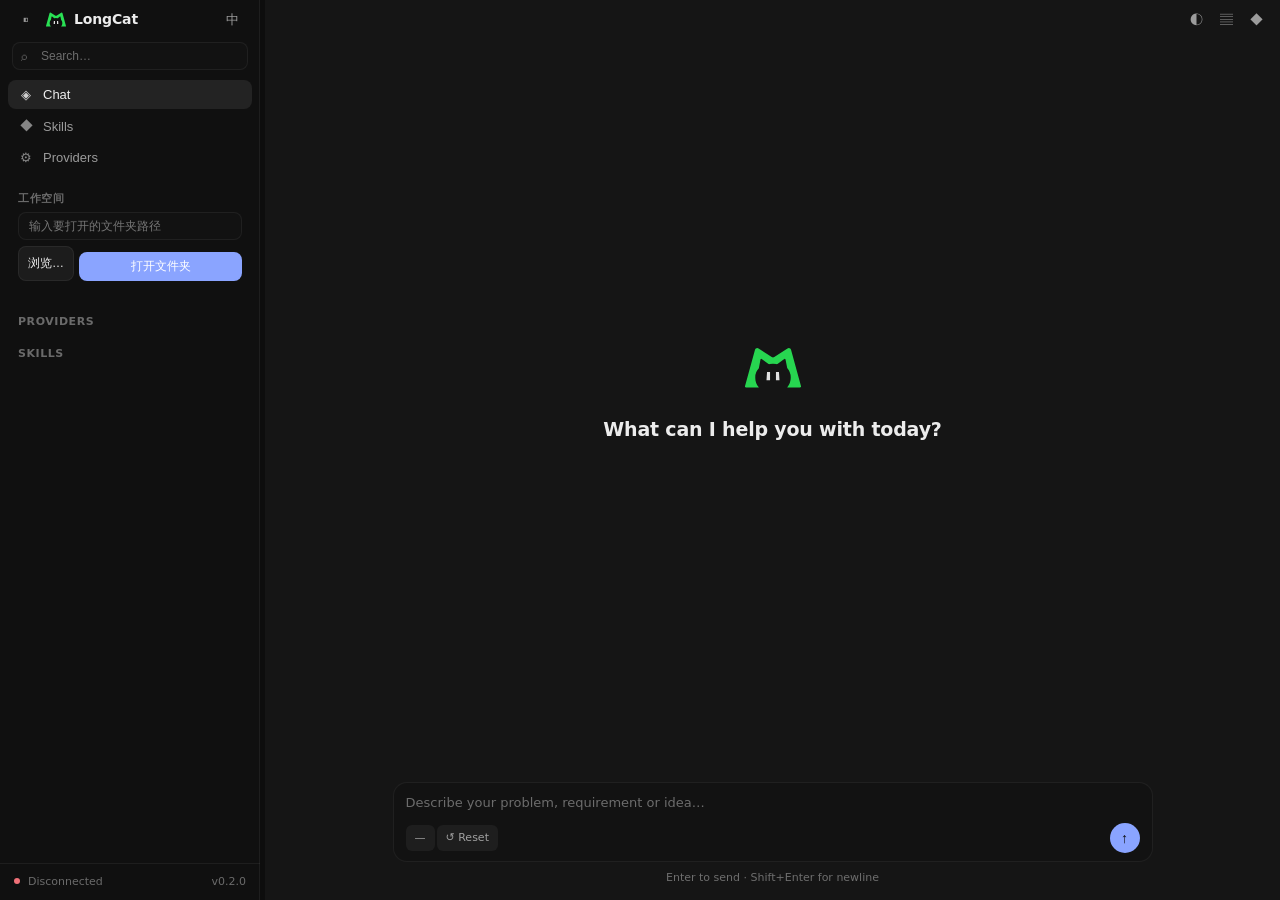
==== internal/server/web/index.html @ cde2fb12 "feat: add function calling and html preview" ====
<!DOCTYPE html>
<html lang="zh-CN" data-theme="dark">
<head>
<meta charset="UTF-8">
<meta name="viewport" content="width=device-width, initial-scale=1.0">
<title data-i18n="appTitle">LongCat</title>
<link rel="icon" type="image/svg+xml" href='data:image/svg+xml,%3Csvg%20viewBox%3D%220%200%2024%2024%22%20xmlns%3D%22http%3A%2F%2Fwww.w3.org%2F2000%2Fsvg%22%3E%3Cpath%20clip-rule%3D%22evenodd%22%20d%3D%22M.507%2019.883a.507.507%200%2001-.489-.642L4.29%203.745a1.013%201.013%200%20011.533-.578l5.622%203.687a1.013%201.013%200%20001.11%200L18.2%203.165a1.013%201.013%200%20011.532.58l4.25%2015.497a.506.506%200%2001-.49.64H18.07a6.297%206.297%200%20001.53-4.115v-.177a6.09%206.09%200%2000-1.513-4.017l-.697-3.495a.438.438%200%2000-.694-.266L14.07%209.781a.748.748%200%2001-.654.121%205.156%205.156%200%2000-2.833%200%20.746.746%200%2001-.653-.121L7.302%207.81a.435.435%200%2000-.688.269l-.675%203.652a5.36%205.36%200%2000-1.539%203.76v.333c0%201.474.527%202.9%201.488%204.02l.032.038H.507z%22%20fill%3D%22%2329E154%22%20fill-rule%3D%22evenodd%22%2F%3E%3C%2Fsvg%3E'>
<style>
/* ============================================================
   Design tokens — aligned with grok-app design-tokens.md
   极深暗色、低对比分隔、克制高亮、圆角无边框壳
   ============================================================ */
:root,[data-theme="dark"]{
  color-scheme:dark;
  --radius-lg:10px;--radius-md:8px;--radius-sm:6px;--radius-full:9999px;
  --sidebar-width:260px;--titlebar-height:40px;--input-min-height:52px;--control-height:32px;
  --font-sans:ui-sans-serif,system-ui,-apple-system,"Segoe UI","Noto Sans SC",sans-serif;
  --font-mono:ui-monospace,"SF Mono","Cascadia Code",Menlo,Consolas,monospace;
  --text-xs:12px;--text-sm:13px;--text-md:14px;--text-lg:16px;
  --motion-fast:120ms;--motion-normal:200ms;

  --bg-app:#0d0d0d;--bg-sidebar:#101010;--bg-main:#151515;
  --bg-elevated:#1a1a1a;--bg-overlay:rgba(0,0,0,.55);
  --bg-hover:rgba(255,255,255,.05);--bg-active:rgba(255,255,255,.08);
  --bg-input:#121212;--bg-code:#0a0a0a;--bg-user-bubble:#2a2a2e;

  --glass-surface:rgba(28,28,30,.72);--glass-border:rgba(255,255,255,.12);
  --glass-blur:48px;--glass-saturate:1.85;
  --glass-shadow:0 0 0 .5px rgba(255,255,255,.08) inset,0 8px 28px rgba(0,0,0,.4),0 24px 64px rgba(0,0,0,.32);

  --border-subtle:rgba(255,255,255,.06);--border-strong:rgba(255,255,255,.12);
  --border-focus:rgba(140,170,255,.55);

  --text-primary:rgba(255,255,255,.92);--text-secondary:rgba(255,255,255,.58);
  --text-tertiary:rgba(255,255,255,.38);--text-inverse:#0d0d0d;

  --accent:#8aa4ff;--accent-muted:rgba(138,164,255,.14);--accent-hover:#a0b6ff;--accent-fg:#0d0d0d;
  --success:#3ecf8e;--success-muted:rgba(62,207,142,.14);
  --warning:#f0993d;--warning-muted:rgba(240,153,61,.16);
  --danger:#f07178;--danger-muted:rgba(240,113,120,.14);
  --info:#6cb6ff;--info-muted:rgba(108,182,255,.14);
  --longcat:#29E154;

  --scrollbar-thumb:rgba(255,255,255,.3);
}
[data-theme="light"]{
  color-scheme:light;
  --bg-app:#f4f4f6;--bg-sidebar:#ececef;--bg-main:#ffffff;
  --bg-elevated:#ffffff;--bg-overlay:rgba(20,20,24,.4);
  --bg-hover:rgba(0,0,0,.04);--bg-active:rgba(0,0,0,.06);
  --bg-input:#ffffff;--bg-code:#f0f0f2;--bg-user-bubble:#e8e8ed;
  --glass-surface:rgba(255,255,255,.72);--glass-border:rgba(0,0,0,.08);
  --glass-shadow:0 0 0 .5px rgba(255,255,255,.7) inset,0 8px 28px rgba(0,0,0,.1),0 20px 48px rgba(0,0,0,.08);
  --border-subtle:rgba(0,0,0,.06);--border-strong:rgba(0,0,0,.1);
  --border-focus:rgba(70,100,220,.55);
  --text-primary:rgba(0,0,0,.88);--text-secondary:rgba(0,0,0,.55);--text-tertiary:rgba(0,0,0,.36);
  --text-inverse:#ffffff;
  --accent:#3d5fd9;--accent-muted:rgba(61,95,217,.1);--accent-hover:#2f4fc4;--accent-fg:#ffffff;
  --success:#1a9f63;--success-muted:rgba(26,159,99,.12);
  --warning:#e07020;--warning-muted:rgba(224,112,32,.12);
  --danger:#d13b45;--danger-muted:rgba(209,59,69,.1);
  --info:#2a7ed4;--info-muted:rgba(42,126,212,.1);
  --scrollbar-thumb:rgba(0,0,0,.24);
}
@media(prefers-reduced-motion:reduce){:root{--motion-fast:0ms;--motion-normal:0ms}}

*{box-sizing:border-box;margin:0;padding:0}
html,body{height:100%}
body{font-family:var(--font-sans);font-size:var(--text-sm);color:var(--text-primary);
  background:var(--bg-app);line-height:1.55;overflow:hidden;
  transition:background var(--motion-normal),color var(--motion-normal)}

/* ============ Layout: 左栏 + 主区（近黑三栏骨架） ============ */
.app{display:flex;height:100vh}

/* ---- Sidebar ---- */
.sidebar{width:var(--sidebar-width);min-width:var(--sidebar-width);background:var(--bg-sidebar);
  display:flex;flex-direction:column;user-select:none;
  box-shadow:inset -1px 0 0 var(--border-subtle);
  transition:width var(--motion-normal),min-width var(--motion-normal),flex var(--motion-normal);
  overflow:hidden;flex-shrink:0}
.sidebar.collapsed{width:0;min-width:0;flex:0;padding:0;box-shadow:none}
.sidebar-toggle{width:24px;height:24px;border:none;background:none;border-radius:var(--radius-sm);
  color:var(--text-secondary);cursor:pointer;display:flex;align-items:center;justify-content:center;
  font-size:11px;transition:background var(--motion-fast),color var(--motion-fast);flex-shrink:0}
.sidebar-toggle:hover{background:var(--bg-hover);color:var(--text-primary)}
.sb-top{height:var(--titlebar-height);display:flex;align-items:center;gap:8px;padding:0 14px;flex-shrink:0}
.sb-logo{display:flex;align-items:center;gap:8px;font-weight:600;font-size:var(--text-md);letter-spacing:-.01em}
.sb-logo svg{width:20px;height:20px;flex-shrink:0}
.sb-top .grow{flex:1}
.icon-btn{width:28px;height:28px;border:none;background:none;border-radius:var(--radius-sm);
  color:var(--text-secondary);cursor:pointer;display:flex;align-items:center;justify-content:center;
  font-size:13px;transition:background var(--motion-fast),color var(--motion-fast)}
.icon-btn:hover{background:var(--bg-hover);color:var(--text-primary)}
.icon-btn:focus-visible{outline:2px solid var(--border-focus);outline-offset:1px}

.sb-search{margin:2px 12px 10px;position:relative}
.sb-search input{width:100%;background:var(--bg-input);border:1px solid var(--border-subtle);
  border-radius:var(--radius-md);padding:6px 10px 6px 28px;font-size:var(--text-xs);
  color:var(--text-primary);outline:none;transition:border var(--motion-fast)}
.sb-search input::placeholder{color:var(--text-tertiary)}
.sb-search input:focus{border-color:var(--border-focus)}
.sb-search .si{position:absolute;left:9px;top:50%;transform:translateY(-50%);
  color:var(--text-tertiary);font-size:12px;pointer-events:none}

.sb-body{flex:1;overflow-y:auto;padding:0 8px}
.sb-nav{display:flex;flex-direction:column;gap:1px;margin-bottom:8px}
.nav-item{display:flex;align-items:center;gap:9px;padding:7px 10px;border-radius:var(--radius-md);
  font-size:var(--text-sm);color:var(--text-secondary);cursor:pointer;border:none;background:none;
  width:100%;text-align:left;transition:background var(--motion-fast),color var(--motion-fast)}
.nav-item:hover{background:var(--bg-hover);color:var(--text-primary)}
.nav-item.active{background:var(--bg-active);color:var(--text-primary);font-weight:500}
.nav-item .ni{width:16px;text-align:center;font-size:13px;flex-shrink:0;opacity:.85}

.sb-title{font-size:11px;font-weight:600;color:var(--text-tertiary);letter-spacing:.05em;
  text-transform:uppercase;padding:10px 10px 5px}

.provider-row{display:flex;align-items:center;gap:8px;padding:6px 10px;border-radius:var(--radius-md);
  cursor:pointer;transition:background var(--motion-fast)}
.provider-row:hover{background:var(--bg-hover)}
.provider-row.active{background:var(--bg-active)}
.pr-dot{width:7px;height:7px;border-radius:var(--radius-full);background:var(--text-tertiary);flex-shrink:0}
.provider-row.active .pr-dot{background:var(--success);box-shadow:0 0 6px var(--success)}
.pr-name{font-size:var(--text-xs);font-weight:500;white-space:nowrap;overflow:hidden;text-overflow:ellipsis}
.pr-info{font-size:10.5px;color:var(--text-tertiary);margin-left:auto;flex-shrink:0}
.sb-empty{font-size:var(--text-xs);color:var(--text-tertiary);padding:4px 10px;line-height:1.6}

.skill-item{display:flex;align-items:center;gap:7px;padding:5px 10px;border-radius:var(--radius-md);
  font-size:var(--text-xs);color:var(--text-secondary);transition:background var(--motion-fast);cursor:default}
.skill-item:hover{background:var(--bg-hover);color:var(--text-primary)}
.skill-item .sd{width:5px;height:5px;border-radius:var(--radius-full);background:var(--longcat);flex-shrink:0;opacity:.7}

.sb-footer{padding:10px 14px;display:flex;align-items:center;gap:8px;
  font-size:11px;color:var(--text-tertiary);box-shadow:inset 0 1px 0 var(--border-subtle)}
.sb-footer .status-dot{width:6px;height:6px;border-radius:var(--radius-full);background:var(--success)}

/* ---- Main ---- */
.main{flex:1;display:flex;flex-direction:column;min-width:0;background:var(--bg-main)}
.titlebar{height:var(--titlebar-height);display:flex;align-items:center;justify-content:flex-end;
  gap:2px;padding:0 10px;flex-shrink:0}

/* Chat area */
.chat-area{flex:1;overflow-y:auto;display:flex;flex-direction:column;align-items:center;padding:12px 32px}

/* Welcome — 线框/单色，克制 */
.welcome{margin:auto;text-align:center;max-width:640px;width:100%;animation:fade .3s ease}
@keyframes fade{from{opacity:0;transform:translateY(10px)}to{opacity:1;transform:none}}
.welcome-logo{width:56px;height:56px;margin:0 auto 18px;opacity:.95}
.welcome-logo svg{width:100%;height:100%}
.welcome h1{font-size:19px;font-weight:600;letter-spacing:-.01em;margin-bottom:6px}

/* Messages */
.msg-list{width:100%;max-width:760px;display:flex;flex-direction:column;gap:18px;padding:12px 0}
.msg{animation:fade .2s ease}
/* 用户气泡：右对齐、elevated 底 */
.msg.user{align-self:flex-end;max-width:85%}
.msg.user .msg-body{background:var(--bg-user-bubble);border-radius:var(--radius-lg);
  padding:10px 14px;font-size:var(--text-sm);white-space:pre-wrap;word-break:break-word}
/* Agent：透明底、无边框（grok 风格） */
.msg.assistant{align-self:stretch}
.msg-head{display:flex;align-items:center;gap:8px;margin-bottom:8px}
.msg-avatar{width:22px;height:22px;border-radius:var(--radius-full);
  display:flex;align-items:center;justify-content:center;flex-shrink:0;background:var(--bg-elevated)}
.msg-avatar svg{width:14px;height:14px}
.msg-who{font-size:var(--text-xs);color:var(--text-tertiary)}
.msg.assistant .msg-body{font-size:var(--text-sm);line-height:1.7;white-space:pre-wrap;word-break:break-word;
  color:var(--text-primary)}
.msg-body pre{background:var(--bg-code);border:1px solid var(--border-subtle);border-radius:var(--radius-md);
  padding:12px 14px;overflow-x:auto;font-family:var(--font-mono);font-size:var(--text-xs);
  white-space:pre;margin:10px 0;line-height:1.6;color:var(--text-secondary)}
/* Code block with header (lang + copy) */
.code-block{margin:10px 0;border:1px solid var(--border-subtle);border-radius:var(--radius-md);
  overflow:hidden;background:var(--bg-code)}
.code-head{display:flex;justify-content:space-between;align-items:center;
  padding:5px 12px;background:var(--bg-elevated);border-bottom:1px solid var(--border-subtle)}
.code-lang{color:var(--accent);font-family:var(--font-mono);font-size:10.5px;font-weight:500}
.code-copy{border:none;background:none;color:var(--text-tertiary);cursor:pointer;
  font-size:10.5px;font-family:inherit;padding:2px 7px;border-radius:var(--radius-sm);
  transition:all var(--motion-fast)}
.code-copy:hover{color:var(--text-primary);background:var(--bg-hover)}
.code-block pre{margin:0;border:none;border-radius:0}
/* Streaming cursor */
.stream-cursor{display:inline-block;width:7px;height:15px;background:var(--accent);
  vertical-align:text-bottom;margin-left:2px;border-radius:1px;animation:blink 1s steps(2) infinite}
@keyframes blink{50%{opacity:0}}
.skill-tags{display:flex;gap:5px;flex-wrap:wrap;margin-bottom:6px}
.st-tag{font-size:10.5px;color:var(--longcat);border:1px solid color-mix(in srgb,var(--longcat) 30%,transparent);
  border-radius:var(--radius-full);padding:1px 8px;background:color-mix(in srgb,var(--longcat) 7%,transparent)}

/* ---- Composer ---- */
.composer-wrap{padding:0 32px 14px;flex-shrink:0;display:flex;flex-direction:column;align-items:center}
.composer-inner{width:100%;max-width:760px}
.context-bar{display:flex;align-items:center;gap:6px;margin-bottom:8px;flex-wrap:wrap;min-height:22px}
.ctx-chip{display:inline-flex;align-items:center;gap:5px;padding:2px 9px;
  background:var(--bg-hover);border-radius:var(--radius-sm);
  font-size:11px;color:var(--text-secondary)}
.composer{display:flex;flex-direction:column;background:var(--bg-input);
  border:1px solid var(--border-subtle);border-radius:14px;
  min-height:var(--input-min-height);padding:10px 12px 8px;
  transition:border var(--motion-fast)}
.composer:focus-within{border-color:var(--border-focus)}
.composer textarea{resize:none;border:none;background:none;color:var(--text-primary);
  font-size:var(--text-sm);font-family:inherit;line-height:1.5;outline:none;
  min-height:22px;max-height:160px;width:100%}
.composer textarea::placeholder{color:var(--text-tertiary)}
.composer-tools{display:flex;align-items:center;gap:2px;margin-top:8px}
.composer-tools .grow{flex:1}
.chip-btn{display:inline-flex;align-items:center;gap:5px;height:26px;padding:0 9px;
  border:none;background:var(--bg-hover);border-radius:var(--radius-sm);
  font-size:11px;color:var(--text-secondary);cursor:pointer;font-family:inherit;
  transition:background var(--motion-fast),color var(--motion-fast)}
.chip-btn:hover{background:var(--bg-active);color:var(--text-primary)}
.send-btn{width:30px;height:30px;border:none;border-radius:var(--radius-full);
  background:var(--accent);color:var(--accent-fg);cursor:pointer;font-size:14px;
  display:flex;align-items:center;justify-content:center;
  transition:background var(--motion-fast),opacity var(--motion-fast)}
.send-btn:hover{background:var(--accent-hover)}
.send-btn:disabled{opacity:.4;cursor:not-allowed}
.stop-btn{width:30px;height:30px;border:none;border-radius:var(--radius-full);background:var(--danger);color:#fff;cursor:pointer;font-size:13px;display:none;align-items:center;justify-content:center}
.composer-hint{font-size:11px;color:var(--text-tertiary);text-align:center;padding:7px 0 0}

/* ---- Preview pane ---- */
.preview-pane{width:42%;min-width:340px;background:var(--bg-sidebar);display:none;flex-direction:column;
  box-shadow:inset 1px 0 0 var(--border-subtle);
  transition:width var(--motion-normal),min-width var(--motion-normal),flex var(--motion-normal);
  overflow:hidden;flex-shrink:0;position:relative}
.preview-pane.open{display:flex}
.preview-pane.fullscreen{position:fixed;top:0;left:0;right:0;bottom:0;width:100%!important;
  min-width:100%!important;max-width:100%!important;z-index:1000;
  box-shadow:0 0 0 1px var(--border-subtle)}
.pp-head{height:var(--titlebar-height);display:flex;align-items:center;justify-content:space-between;
  padding:0 10px;font-size:var(--text-xs);color:var(--text-secondary);flex-shrink:0}
.browser-toolbar{display:flex;align-items:center;gap:4px;padding:5px 8px;background:var(--bg-elevated);border-top:1px solid var(--border-subtle);border-bottom:1px solid var(--border-subtle)}
.browser-nav{width:25px;height:25px;border:0;border-radius:var(--radius-sm);background:transparent;color:var(--text-secondary);cursor:pointer;font-size:13px}
.browser-nav:hover{background:var(--bg-hover);color:var(--text-primary)}
.browser-address{flex:1;min-width:0;height:25px;border:1px solid var(--border-subtle);border-radius:var(--radius-full);background:var(--bg-input);color:var(--text-primary);padding:0 10px;font:11px var(--font-mono);outline:none}
.browser-address:focus{border-color:var(--border-focus)}
.pp-frame{flex:1;border:0;background:#fff;border-radius:var(--radius-md);margin:0 10px 10px}

/* ---- Resize handle ---- */
.resize-handle{width:5px;cursor:col-resize;flex-shrink:0;background:transparent;
  transition:background var(--motion-fast);position:relative;z-index:1}
.resize-handle:hover,.resize-handle.active{background:var(--accent);opacity:.6}
.preview-pane.fullscreen + .resize-handle{display:none!important}

/* ---- Glass Modal（玻璃拟态浮层） ---- */
.overlay{position:fixed;inset:0;background:var(--bg-overlay);display:none;
  align-items:center;justify-content:center;z-index:100}
.overlay.open{display:flex}
.modal{width:680px;max-height:84vh;overflow-y:auto;
  background:var(--glass-surface);border:1px solid var(--glass-border);
  backdrop-filter:blur(var(--glass-blur)) saturate(var(--glass-saturate));
  -webkit-backdrop-filter:blur(var(--glass-blur)) saturate(var(--glass-saturate));
  border-radius:16px;padding:20px 24px;box-shadow:var(--glass-shadow);animation:fade .18s ease}
.modal-head{display:flex;align-items:center;justify-content:space-between;margin-bottom:16px}
.modal-head h2{font-size:var(--text-lg);font-weight:600}

/* Provider table */
.ptable{width:100%;border-collapse:collapse;margin-bottom:18px}
.ptable th{text-align:left;font-size:11px;font-weight:600;color:var(--text-tertiary);
  text-transform:uppercase;letter-spacing:.05em;padding:7px 8px;
  border-bottom:1px solid var(--border-subtle)}
.ptable td{padding:8px;border-bottom:1px solid var(--border-subtle);
  font-size:var(--text-xs);vertical-align:middle}
.ptable tr:hover td{background:var(--bg-hover)}
.p-actions{display:flex;gap:4px}
.p-btn{width:26px;height:26px;border:1px solid var(--border-subtle);background:none;
  border-radius:var(--radius-sm);cursor:pointer;display:flex;align-items:center;justify-content:center;
  font-size:11px;color:var(--text-secondary);transition:all var(--motion-fast)}
.p-btn:hover{border-color:var(--border-strong);color:var(--text-primary);background:var(--bg-hover)}
.p-btn.danger:hover{border-color:var(--danger);color:var(--danger);background:var(--danger-muted)}

/* Form */
.form-label{font-size:11px;font-weight:500;color:var(--text-secondary);margin-bottom:4px;display:block}
.form-input,.form-select{width:100%;background:var(--bg-input);border:1px solid var(--border-subtle);
  color:var(--text-primary);border-radius:var(--radius-md);padding:8px 10px;
  font-size:var(--text-xs);outline:none;font-family:inherit;transition:border var(--motion-fast)}
.form-input::placeholder{color:var(--text-tertiary)}
.form-input:focus,.form-select:focus{border-color:var(--border-focus)}
.form-grid{display:grid;grid-template-columns:1fr 1fr;gap:10px}
.form-grid .full{grid-column:1/-1}
.form-actions{display:flex;justify-content:flex-end;gap:8px;margin-top:16px;
  padding-top:14px;border-top:1px solid var(--border-subtle)}

.btn{border:1px solid var(--border-subtle);background:none;color:var(--text-primary);
  border-radius:var(--radius-md);padding:7px 15px;font-size:var(--text-xs);font-weight:500;
  cursor:pointer;font-family:inherit;transition:all var(--motion-fast)}
.btn:hover{background:var(--bg-hover);border-color:var(--border-strong)}
.btn-primary{background:var(--accent);border-color:transparent;color:var(--accent-fg)}
.btn-primary:hover{background:var(--accent-hover);border-color:transparent}

/* Toast */
.toast{position:fixed;bottom:48px;left:50%;transform:translateX(-50%) translateY(6px);
  background:var(--glass-surface);border:1px solid var(--glass-border);
  backdrop-filter:blur(var(--glass-blur)) saturate(var(--glass-saturate));
  border-radius:var(--radius-lg);padding:9px 18px;font-size:var(--text-xs);
  box-shadow:var(--glass-shadow);opacity:0;pointer-events:none;
  transition:all var(--motion-normal);z-index:200}
.toast.show{opacity:1;transform:translateX(-50%) translateY(0)}

/* ---- Skills Pane ---- */
.skills-pane{flex:1;display:none;flex-direction:column;padding:0 32px;overflow:hidden}
.skills-pane.open{display:flex}
.sp-head{display:flex;align-items:center;gap:12px;padding:14px 0;flex-shrink:0}
.sp-head h2{font-size:var(--text-lg);font-weight:600;flex-shrink:0}
.sp-add{flex:1;display:flex;gap:8px}
.sp-add input{flex:1;background:var(--bg-input);border:1px solid var(--border-subtle);
  border-radius:var(--radius-md);padding:7px 10px;font-size:var(--text-xs);color:var(--text-primary);outline:none;transition:border var(--motion-fast)}
.sp-add input:focus{border-color:var(--border-focus)}
.sp-body{flex:1;overflow-y:auto;padding-bottom:20px}
.repo-card{background:var(--bg-elevated);border:1px solid var(--border-subtle);border-radius:var(--radius-md);
  padding:14px 16px;margin-bottom:10px;cursor:pointer;transition:all var(--motion-fast)}
.repo-card:hover{border-color:var(--border-strong);background:var(--bg-hover)}
.repo-card-head{display:flex;align-items:center;gap:10px;margin-bottom:6px}
.repo-card-title{font-weight:600;font-size:var(--text-md)}
.repo-card-stars{color:var(--warning);font-size:var(--text-xs)}
.repo-card-desc{color:var(--text-secondary);font-size:var(--text-xs);line-height:1.5}
.repo-card-url{color:var(--text-tertiary);font-size:11px;margin-top:4px;font-family:var(--font-mono)}
.skills-grid{display:grid;grid-template-columns:repeat(auto-fill,minmax(240px,1fr));gap:12px;margin-top:12px}
.skill-card{background:var(--bg-elevated);border:1px solid var(--border-subtle);border-radius:var(--radius-md);
  padding:14px;display:flex;flex-direction:column;gap:6px;transition:all var(--motion-fast)}
.skill-card:hover{border-color:var(--border-strong)}
.skill-card.active{border-color:var(--accent);box-shadow:0 0 0 1px var(--accent-muted) inset}
.skill-card-title{font-weight:600;font-size:var(--text-sm);display:flex;align-items:center;justify-content:space-between;gap:8px}
.skill-card-desc{color:var(--text-secondary);font-size:var(--text-xs);line-height:1.5;flex:1}
.skill-card-actions{display:flex;gap:6px;margin-top:4px}
.sp-back{margin-bottom:12px}

/* Skills Popup */
.skills-popup{position:fixed;top:0;left:0;right:0;bottom:0;z-index:2000;display:flex;align-items:center;justify-content:center}
.skills-popup-overlay{position:absolute;top:0;left:0;right:0;bottom:0;background:rgba(0,0,0,0.5);backdrop-filter:blur(4px)}
.skills-popup-content{position:relative;background:var(--bg-primary);border:1px solid var(--border-subtle);border-radius:var(--radius-lg);
  box-shadow:0 10px 40px rgba(0,0,0,0.3);width:90%;max-width:600px;max-height:80vh;display:flex;flex-direction:column}
.skills-popup-header{display:flex;align-items:center;justify-content:space-between;padding:16px 20px;
  border-bottom:1px solid var(--border-subtle)}
.skills-popup-header h3{font-size:var(--text-lg);font-weight:600;margin:0}
.skills-popup-close{background:transparent;border:0;color:var(--text-secondary);font-size:20px;
  cursor:pointer;padding:4px 8px;border-radius:var(--radius-sm);transition:all var(--motion-fast)}
.skills-popup-close:hover{background:var(--bg-hover);color:var(--text-primary)}
.skills-popup-body{flex:1;overflow-y:auto;padding:16px 20px}
.skill-item{display:flex;align-items:center;justify-content:space-between;padding:12px;
  background:var(--bg-elevated);border:1px solid var(--border-subtle);border-radius:var(--radius-md);
  margin-bottom:8px;transition:all var(--motion-fast)}
.skill-item:hover{border-color:var(--border-strong);background:var(--bg-hover)}
.skill-info{flex:1;min-width:0}
.skill-name{font-weight:600;font-size:var(--text-sm);margin-bottom:4px}
.skill-desc{color:var(--text-secondary);font-size:var(--text-xs);line-height:1.4;
  overflow:hidden;text-overflow:ellipsis;display:-webkit-box;-webkit-line-clamp:2;-webkit-box-orient:vertical}
.skill-use-btn{background:var(--accent);color:#fff;border:0;padding:6px 16px;border-radius:var(--radius-md);
  font-size:var(--text-xs);font-weight:500;cursor:pointer;transition:all var(--motion-fast);white-space:nowrap}
.skill-use-btn:hover{background:var(--accent-hover);transform:translateY(-1px)}

/* Scrollbar — overlay style */
::-webkit-scrollbar{width:8px;height:8px}
::-webkit-scrollbar-thumb{background:transparent;border-radius:var(--radius-full)}
:hover::-webkit-scrollbar-thumb,*:hover>::-webkit-scrollbar-thumb{background:var(--scrollbar-thumb)}
::-webkit-scrollbar-track{background:transparent}
</style>
</head>
<body>

<!-- LongCat logo symbol（复用 SVG） -->
<svg style="display:none" xmlns="http://www.w3.org/2000/svg">
  <symbol id="longcat" viewBox="0 0 24 24">
    <path clip-rule="evenodd" d="M.507 19.883a.507.507 0 01-.489-.642L4.29 3.745a1.013 1.013 0 011.533-.578l5.622 3.687a1.013 1.013 0 001.11 0L18.2 3.165a1.013 1.013 0 011.532.58l4.25 15.497a.506.506 0 01-.49.64H18.07a6.297 6.297 0 001.53-4.115v-.177a6.09 6.09 0 00-1.513-4.017l-.697-3.495a.438.438 0 00-.694-.266L14.07 9.781a.748.748 0 01-.654.121 5.156 5.156 0 00-2.833 0 .746.746 0 01-.653-.121L7.302 7.81a.435.435 0 00-.688.269l-.675 3.652a5.36 5.36 0 00-1.539 3.76v.333c0 1.474.527 2.9 1.488 4.02l.032.038H.507z" fill="#29E154" fill-rule="evenodd"/>
    <path d="M9.213 16.843h1.52v-3.546h-1.29l-.23 3.546zm5.573 0h-1.52v-3.546h1.29l.23 3.546z" fill="currentColor"/>
  </symbol>
</svg>

<div class="app">

<!-- ========== Sidebar ========== -->
<aside class="sidebar" id="leftSidebar">
  <div class="sb-top">
    <button class="sidebar-toggle" id="btnSidebarToggle" title="切换侧栏">◧</button>
    <div class="sb-logo">
      <svg><use href="#longcat"/></svg>
      <span data-i18n="appName">LongCat-frontend</span>
    </div>
    <div class="grow"></div>
    <button class="icon-btn" id="btnLang" title="Language">中</button>
  </div>
  <div class="sb-search">
    <span class="si">⌕</span>
    <input type="text" id="sbSearch" data-i18n-ph="searchPlaceholder" placeholder="搜索…">
  </div>
  <div class="sb-body">
    <nav class="sb-nav" id="sbNav"></nav>
    <div class="sb-title">工作空间</div>
    <div style="padding:0 10px;margin-bottom:16px">
      <input type="text" id="workspaceInput" placeholder="输入要打开的文件夹路径"
        style="width:100%;padding:6px 10px;border:1px solid var(--border-subtle);border-radius:var(--radius-md);
        background:var(--bg-input);color:var(--text-primary);font-size:var(--text-xs);outline:none;transition:border var(--motion-fast)">
      <div style="display:flex;gap:5px;margin-top:6px">
      <button id="btnPickWorkspace" style="flex:0 0 auto;padding:6px 9px;background:var(--bg-hover);color:var(--text-primary);border:1px solid var(--border-subtle);border-radius:var(--radius-md);font-size:var(--text-xs);cursor:pointer">浏览…</button>
      <button id="btnSetWorkspace"
        style="width:100%;margin-top:6px;padding:6px;background:var(--accent);color:#fff;border:0;border-radius:var(--radius-md);
        font-size:var(--text-xs);font-weight:500;cursor:pointer;transition:all var(--motion-fast)">打开文件夹</button>
      </div>
      <div style="display:flex;align-items:flex-start;gap:5px;margin-top:6px"><div id="currentWorkspace" style="flex:1;font-size:10.5px;color:var(--text-tertiary);word-break:break-all"></div><button id="btnRevealWorkspace" class="chip-btn" style="display:none;height:22px" title="在文件管理器中打开">↗</button></div>
      <div id="workspaceList" style="margin-top:8px"></div>
      <div id="sessionPanel" style="margin-top:10px"></div>
    </div>
    <div class="sb-title" data-i18n="providersTitle">供应商</div>
    <div id="providerList"></div>
    <div class="sb-title" data-i18n="skillsTitle">技能</div>
    <div id="skillList"></div>
  </div>
  <div class="sb-footer">
    <span class="status-dot" id="connDot"></span>
    <span id="connText" data-i18n="connected">已连接</span>
    <span style="flex:1"></span>
    <span>v0.2.0</span>
  </div>
</aside>
<div class="resize-handle" id="leftResize"></div>

<!-- ========== Main ========== -->
<div class="main">
  <div class="titlebar">
    <button class="icon-btn" id="btnSidebarToggleMain" title="切换侧栏" style="display:none">◧</button>
    <div style="flex:1"></div>
    <button class="icon-btn" id="btnTheme" data-i18n-title="toggleTheme" title="切换主题">◐</button>
    <button class="icon-btn" id="btnPreviewToggle" data-i18n-title="preview" title="预览">▤</button>
    <button class="icon-btn" id="btnSkillsView" title="Skills 市场">◆</button>
  </div>

  <div class="chat-area" id="chatArea">
    <!-- Welcome -->
    <div class="welcome" id="welcome">
      <div class="welcome-logo"><svg><use href="#longcat"/></svg></div>
      <h1 data-i18n="welcomeTitle">今天想构建什么？</h1>
    </div>
    <!-- Messages -->
    <div class="msg-list" id="msgList" style="display:none"></div>
  </div>

  <!-- Skills Pane -->
  <div class="skills-pane" id="skillsPane">
    <div class="sp-head">
      <h2>Skills 市场</h2>
      <div class="sp-add">
        <input id="skillRepoInput" placeholder="owner/repo 或 https://github.com/owner/repo">
        <button class="btn btn-primary" id="btnAddRepo">添加仓库</button>
      </div>
      <button class="icon-btn" onclick="closeSkillsPane()" title="关闭">✕</button>
    </div>
    <div class="sp-body" id="skillsBody"></div>
  </div>

  <!-- Composer -->
  <div class="composer-wrap">
    <div class="composer-inner">
      <div class="context-bar" id="contextBar"></div>
      <div class="composer">
        <textarea id="input" rows="1" data-i18n-ph="inputPlaceholder"
          placeholder="描述你想要的组件、页面或前端问题…"></textarea>
        <div class="composer-tools">
          <button class="chip-btn" id="chipModel">—</button>
          <button class="chip-btn" id="chipReset" data-i18n="resetChip">↺ 重置</button>
          <div class="grow"></div>
          <button class="stop-btn" id="btnStop" title="中断回复">■</button>
          <button class="send-btn" id="btnSend" title="Enter">↑</button>
        </div>
      </div>
      <div class="composer-hint" data-i18n="inputHint">Enter 发送 · Shift+Enter 换行</div>
    </div>
  </div>
</div>

<!-- ========== Preview ========== -->
<div class="preview-pane" id="rightPreview">
  <div class="pp-head">
    <span data-i18n="previewTitle">轻量浏览器</span>
    <div style="display:flex;gap:2px">
      <button class="icon-btn" id="btnPreviewFullscreen" title="全屏切换">⛶</button>
      <button class="icon-btn" onclick="togglePreview()">✕</button>
    </div>
  </div>
  <div class="browser-toolbar">
    <button class="browser-nav" id="previewBack" title="后退">‹</button>
    <button class="browser-nav" id="previewForward" title="前进">›</button>
    <button class="browser-nav" id="previewReload" title="刷新">↻</button>
    <button class="browser-nav" id="previewHome" title="工作区首页">⌂</button>
    <input class="browser-address" id="previewAddress" value="" placeholder="输入本地文件路径或网址" spellcheck="false" aria-label="预览地址">
    <button class="browser-nav" id="previewGo" title="打开">↵</button>
  </div>
  <iframe class="pp-frame" id="previewFrame" sandbox="allow-scripts allow-forms allow-modals"></iframe>
</div>
<div class="resize-handle" id="rightResize"></div>

</div><!-- /app -->

<!-- ========== Provider Modal (glass) ========== -->
<div class="overlay" id="overlay">
  <div class="modal">
    <div class="modal-head">
      <h2 data-i18n="providerModalTitle">LLM 供应商管理</h2>
      <button class="icon-btn" onclick="closeModal()">✕</button>
    </div>
    <table class="ptable">
      <thead><tr>
        <th></th><th data-i18n="thID">ID</th><th data-i18n="thProtocol">协议</th>
        <th data-i18n="thModel">模型</th><th data-i18n="thKey">密钥</th>
        <th style="width:120px" data-i18n="thActions">操作</th>
      </tr></thead>
      <tbody id="ptbody"></tbody>
    </table>
    <div class="sb-title" style="padding-left:0" id="formTitle" data-i18n="addProvider">添加供应商</div>
    <div class="form-grid">
      <div><label class="form-label" data-i18n="lblID">标识符</label>
        <input class="form-input" id="f_id" placeholder="my-openai"></div>
      <div><label class="form-label" data-i18n="lblProtocol">通信协议</label>
        <select class="form-select" id="f_protocol"></select></div>
      <div class="full"><label class="form-label" data-i18n="lblURL">Base URL</label>
        <input class="form-input" id="f_url" placeholder="https://api.openai.com/v1"></div>
      <div class="full"><label class="form-label" data-i18n="lblKey">API Key</label>
        <input class="form-input" id="f_key" type="password" placeholder="sk-..."></div>
      <div><label class="form-label" data-i18n="lblModel">模型名称</label>
        <input class="form-input" id="f_model" placeholder="gpt-4o-mini"></div>
      <div><label class="form-label" data-i18n="lblPriority">优先级</label>
        <input class="form-input" id="f_priority" type="number" value="0"></div>
    </div>
    <div class="form-actions">
      <button class="btn" id="btnResetForm" data-i18n="clearBtn">清空</button>
      <button class="btn btn-primary" id="btnSave" data-i18n="saveBtn">保存</button>
    </div>
  </div>
</div>

<div class="toast" id="toast"></div>

<script>
// ============================================================
// i18n
// ============================================================
const I18N={
 'zh-CN':{
  appName:'LongCat',appTitle:'LongCat — 智能通用 AI 助手',
  searchPlaceholder:'搜索…',
  navChat:'对话',navSkills:'技能',navProviders:'供应商',
  providersTitle:'供应商',skillsTitle:'技能',
  connected:'已连接',disconnected:'未连接',
  welcomeTitle:'今天想做什么？',
  inputPlaceholder:'描述你的问题、需求或想法…',
  inputHint:'Enter 发送 · Shift+Enter 换行',
  resetChip:'↺ 重置',
toggleTheme:'切换主题',preview:'预览',settings:'设置',
   previewTitle:'实时预览',
  providerModalTitle:'LLM 供应商管理',
  thID:'标识',thProtocol:'协议',thModel:'模型',thKey:'密钥',thActions:'操作',
  addProvider:'添加供应商',editProvider:'编辑供应商',
  lblID:'标识符',lblProtocol:'通信协议',lblURL:'Base URL',
  lblKey:'API Key（编辑时留空保留原值）',lblModel:'模型名称',lblPriority:'优先级（小者优先）',
  clearBtn:'清空',saveBtn:'保存',copyBtn:'复制',copiedBtn:'已复制',
  msgYou:'你',msgAgent:'LongCat',
  thinking:'思考中…',sessionReset:'会话已重置',
  noProviders:'暂无供应商，点 ⚙ 添加',
  confirmDelete:'删除供应商 {id}？',
  toastSaved:'已保存',toastDeleted:'已删除',toastSwitched:'已切换到 {id}',
  errorPrefix:'✖ ',
 },
 'en-US':{
  appName:'LongCat',appTitle:'LongCat — Intelligent AI Assistant',
  searchPlaceholder:'Search…',
  navChat:'Chat',navSkills:'Skills',navProviders:'Providers',
  providersTitle:'Providers',skillsTitle:'Skills',
  connected:'Connected',disconnected:'Disconnected',
  welcomeTitle:'What can I help you with today?',
  inputPlaceholder:'Describe your problem, requirement or idea…',
  inputHint:'Enter to send · Shift+Enter for newline',
  resetChip:'↺ Reset',
toggleTheme:'Toggle theme',preview:'Preview',settings:'Settings',
   previewTitle:'Live Preview',
  providerModalTitle:'LLM Provider Management',
  thID:'ID',thProtocol:'Protocol',thModel:'Model',thKey:'Key',thActions:'Actions',
  addProvider:'Add Provider',editProvider:'Edit Provider',
  lblID:'Identifier',lblProtocol:'Protocol',lblURL:'Base URL',
  lblKey:'API Key (leave empty to keep)',lblModel:'Model Name',lblPriority:'Priority (lower first)',
  clearBtn:'Clear',saveBtn:'Save',copyBtn:'Copy',copiedBtn:'Copied',
  msgYou:'You',msgAgent:'LongCat',
  thinking:'Thinking…',sessionReset:'Session reset',
  noProviders:'No providers. Click ⚙ to add.',
  confirmDelete:'Delete provider {id}?',
  toastSaved:'Saved',toastDeleted:'Deleted',toastSwitched:'Switched to {id}',
  errorPrefix:'✖ ',
 }
};
let curLang=(localStorage.getItem('lang'))||((navigator.language||'zh-CN').startsWith('zh')?'zh-CN':'en-US');
function t(k){return (I18N[curLang]||{})[k]??k;}
function tf(k,vars){let s=t(k);for(const[a,b]of Object.entries(vars||{}))s=s.replace('{'+a+'}',b);return s;}
function applyI18n(){
  document.documentElement.lang=curLang;
  document.querySelectorAll('[data-i18n]').forEach(el=>{const k=el.dataset.i18n;if(t(k)!==k)el.textContent=t(k);});
  document.querySelectorAll('[data-i18n-ph]').forEach(el=>{const k=el.dataset.i18nPh;if(t(k)!==k)el.placeholder=t(k);});
  document.querySelectorAll('[data-i18n-title]').forEach(el=>{const k=el.dataset.i18nTitle;if(t(k)!==k)el.title=t(k);});
  $('btnLang').textContent=curLang==='zh-CN'?'EN':'中';
  document.title=t('appTitle');
  renderNav();
}
function toggleLang(){curLang=curLang==='zh-CN'?'en-US':'zh-CN';localStorage.setItem('lang',curLang);applyI18n();refresh();}

// ============================================================
// State & utils
// ============================================================
const $=id=>document.getElementById(id);
let state={providers:[],skills:[],protocols:[]};
let editing=null,busy=false,previewOn=false,activeController=null;
let sidebarCollapsed=false,previewCollapsed=false;
let isFullscreen=false;
function esc(s){return String(s).replace(/&/g,'&amp;').replace(/</g,'&lt;').replace(/>/g,'&gt;');}
function toast(m){const el=$('toast');el.textContent=m;el.classList.add('show');
  setTimeout(()=>el.classList.remove('show'),2000);}
const catAvatar='<svg><use href="#longcat"/></svg>';

// ============================================================
// Render
// ============================================================
function renderNav(){
  $('sbNav').innerHTML=[
    {icon:'◈',key:'navChat',active:true},
    {icon:'◆',key:'navSkills',onclick:'openSkillsPane()'},
    {icon:'⚙',key:'navProviders',onclick:'openModal()'}
  ].map(n=>`<button class="nav-item${n.active?' active':''}" ${n.onclick?`onclick="${n.onclick}"`:''}>
    <span class="ni">${n.icon}</span>${t(n.key)}</button>`).join('');
}


async function refresh(){
  try{
    const r=await fetch('/api/state');state=await r.json();
    $('connDot').style.background='var(--success)';$('connText').textContent=t('connected');
  }catch(e){
    $('connDot').style.background='var(--danger)';$('connText').textContent=t('disconnected');return;
  }
  $('providerList').innerHTML=state.providers.map(p=>
    `<div class="provider-row${p.active?' active':''}" onclick="useProvider('${esc(p.id)}')">
      <span class="pr-dot"></span><span class="pr-name">${esc(p.id)}</span>
      <span class="pr-info">${esc(p.model||p.protocol)}</span></div>`
  ).join('')||`<div class="sb-empty">${t('noProviders')}</div>`;

  $('skillList').innerHTML=state.skills.map(s=>
    `<div class="skill-item" title="${esc(s.description)}"><span class="sd"></span>${esc(s.name)}</div>`).join('');

  $('ptbody').innerHTML=state.providers.map(p=>
    `<tr><td>${p.active?'<span style="color:var(--success)">●</span>':''}</td>
     <td><b>${esc(p.id)}</b></td><td>${esc(p.protocol)}</td>
     <td>${esc(p.model||'—')}</td><td style="color:var(--text-tertiary)">${esc(p.key_redacted)}</td>
     <td><div class="p-actions">
       <button class="p-btn" onclick="useProvider('${esc(p.id)}')">✓</button>
       <button class="p-btn" onclick="editProvider('${esc(p.id)}')">✎</button>
       <button class="p-btn danger" onclick="removeProvider('${esc(p.id)}')">✕</button>
     </div></td></tr>`).join('');
  $('f_protocol').innerHTML=state.protocols.map(p=>`<option>${p}</option>`).join('');

  const act=state.providers.find(p=>p.active);
  $('chipModel').textContent=act?`◇ ${act.model||act.id}`:'◇ —';
  $('contextBar').innerHTML=[
    act?`<span class="ctx-chip">☁ ${esc(act.id)}</span>`:'',
    `<span class="ctx-chip">◆ ${state.skills.length} skills</span>`
  ].join('');

  // 加载工作空间
  loadWorkspace();
}

// ============================================================
// Provider CRUD
// ============================================================
async function useProvider(id){
  await fetch(`/api/providers/${encodeURIComponent(id)}/use`,{method:'POST'});
  toast(tf('toastSwitched',{id}));refresh();
}
function editProvider(id){
  const p=state.providers.find(x=>x.id===id);if(!p)return;
  editing=id;$('formTitle').textContent=t('editProvider')+' — '+id;
  $('f_id').value=p.id;$('f_id').disabled=true;$('f_url').value=p.url;
  $('f_protocol').value=p.protocol;$('f_model').value=p.model;
  $('f_priority').value=p.priority;$('f_key').value='';
}
function resetForm(){
  editing=null;$('formTitle').textContent=t('addProvider');$('f_id').disabled=false;
  ['f_id','f_url','f_key','f_model'].forEach(i=>$(i).value='');$('f_priority').value='0';
}
async function saveProvider(){
  const body={id:$('f_id').value.trim(),url:$('f_url').value.trim(),
    api_key:$('f_key').value,protocol:$('f_protocol').value,
    model:$('f_model').value.trim(),priority:+$('f_priority').value};
  const url=editing?`/api/providers/${encodeURIComponent(editing)}`:'/api/providers';
  const r=await fetch(url,{method:editing?'PUT':'POST',
    headers:{'Content-Type':'application/json'},body:JSON.stringify(body)});
  const j=await r.json();
  if(j.error){toast(t('errorPrefix')+j.error);return;}
  toast(t('toastSaved'));resetForm();refresh();
}
async function removeProvider(id){
  if(!confirm(tf('confirmDelete',{id})))return;
  await fetch(`/api/providers/${encodeURIComponent(id)}`,{method:'DELETE'});
  toast(t('toastDeleted'));refresh();
}

// ============================================================
// Chat
// ============================================================
function addMsg(role){
  $('welcome').style.display='none';
  $('msgList').style.display='flex';
  const el=document.createElement('div');el.className='msg '+role;
  if(role==='user'){
    el.innerHTML='<div class="msg-body"></div>';
  }else{
    el.innerHTML=`<div class="msg-head"><div class="msg-avatar">${catAvatar}</div>
      <span class="msg-who">${t('msgAgent')}</span></div>
      <div class="skill-tags"></div><div class="msg-body"></div>`;
  }
  $('msgList').appendChild(el);return el;
}
function renderMd(el,text){
  const parts=text.split('```');let html='';
  parts.forEach((p,i)=>{
    if(i%2===1){const nl=p.indexOf('\n');
      const lang=nl>=0?p.slice(0,nl).trim():'';
      const code=nl>=0?p.slice(nl+1):p;
      const copyTxt=t('copyBtn');
      html+=`<div class="code-block"><div class="code-head"><span class="code-lang">${esc(lang)}</span><button class="code-copy" onclick="copyCode(this)">${esc(copyTxt)}</button></div><pre>${esc(code)}</pre></div>`;}
    else html+=esc(p);
  });el.innerHTML=html;
}
function copyCode(btn){
  const code=btn.closest('.code-block').querySelector('pre').textContent;
  navigator.clipboard.writeText(code).then(()=>{
    btn.textContent=t('copiedBtn');
    setTimeout(()=>btn.textContent=t('copyBtn'),1500);
  });
}
async function send(){
  const input=$('input');const text=input.value.trim();
  if(!text||busy)return;

  // 检测 /skills 命令
  if(text==='/skills'){
    input.value='';
    showInstalledSkillsPopup();
    return;
  }

  busy=true;activeController=new AbortController();$('btnSend').style.display='none';$('btnStop').style.display='flex';input.value='';autoGrow();
  const u=addMsg('user');u.querySelector('.msg-body').textContent=text;
  const a=addMsg('assistant');
  const body=a.querySelector('.msg-body');
  body.innerHTML=`<span style="color:var(--text-tertiary)">${t('thinking')}</span>`;
  let acc='';
  try{
    const resp=await fetch('/api/chat',{method:'POST',signal:activeController.signal,
      headers:{'Content-Type':'application/json'},body:JSON.stringify({message:text})});
    const reader=resp.body.getReader();const dec=new TextDecoder();let buf='';
    for(;;){
      const{done,value}=await reader.read();if(done)break;
      buf+=dec.decode(value,{stream:true});let idx;
      while((idx=buf.indexOf('\n\n'))>=0){
        const chunk=buf.slice(0,idx);buf=buf.slice(idx+2);
        const ev=/event: (\w+)/.exec(chunk)?.[1];
        const dl=chunk.split('\n').find(l=>l.startsWith('data: '));
        if(!ev||!dl)continue;
        const data=JSON.parse(dl.slice(6));
        if(ev==='delta'){acc+=data;renderMd(body,acc);
          const sc=document.createElement('span');sc.className='stream-cursor';body.appendChild(sc);
          scrollBottom();}
        else if(ev==='skills'){a.querySelector('.skill-tags').innerHTML=
          data.map(n=>`<span class="st-tag">◆ ${esc(n)}</span>`).join('');}
        else if(ev==='error'){body.innerHTML=`<span style="color:var(--danger)">${t('errorPrefix')}${esc(data)}</span>`;}
        else if(ev==='stopped'){body.innerHTML+='<div style="color:var(--text-tertiary);font-size:11px">已中断</div>';}
      }
    }
    renderMd(body,acc);
    updatePreview(acc);
  }catch(e){
    if(e.name!=='AbortError') body.innerHTML=`<span style="color:var(--danger)">${t('errorPrefix')}${esc(String(e))}</span>`;
  }
  busy=false;activeController=null;$('btnSend').style.display='flex';$('btnStop').style.display='none';$('btnSend').disabled=false;scrollBottom();
}
async function stopReply(){
  if(!busy)return;
  try{await fetch('/api/chat/stop',{method:'POST'});}catch(e){}
  if(activeController)activeController.abort();
}
function scrollBottom(){const c=$('chatArea');c.scrollTop=c.scrollHeight;}

// ============================================================
// Preview
// ============================================================
let previewUrl='';
function normalizePreviewUrl(raw){
  let value=String(raw||'').trim();
  if(!value)return '';
  if(/^https?:\/\//i.test(value)||value.startsWith('/api/'))return value;
  if(/^[A-Za-z]:[\\/]/.test(value)||value.startsWith('\\\\')||value.startsWith('/'))return '/api/preview-file?path='+encodeURIComponent(value);
  return '/api/preview/'+value.replace(/^\.\//,'');
}
function navigatePreview(raw){
  const input=String(raw||'').trim();
  if(!input){ previewUrl=''; $('previewAddress').value=''; $('previewFrame').src=''; $('previewFrame').srcdoc=''; return; }
  previewUrl=normalizePreviewUrl(input);
  $('previewAddress').value=input;
  $('previewFrame').srcdoc='';
  $('previewFrame').src=previewUrl;
}
function loadWorkspacePreview(){
  if(!previewOn || !previewUrl)return;
  navigatePreview(previewUrl);
}
function updatePreview(text){
  if(!previewOn)return;
  const m=[...text.matchAll(/```(?:html)?\n([\s\S]*?)```/g)];
  const code=m.length?m[m.length-1][1]:null;
  if(code&&/<[a-z][\s\S]*>/i.test(code)){
    previewUrl='generated://response';
    $('previewAddress').value='生成的 HTML';
    $('previewFrame').src='';
    $('previewFrame').srcdoc=code;
  }else{
    loadWorkspacePreview();
  }
}
function previewHistory(method){
  try{ $('previewFrame').contentWindow.history[method](); }catch(e){ }
}

// ============================================================
// Interactions
// ============================================================
function openModal(){resetForm();$('overlay').classList.add('open');}
function closeModal(){$('overlay').classList.remove('open');}
$('btnTheme').onclick=()=>{
  const d=document.documentElement;
  const dark=d.dataset.theme==='dark';
  d.dataset.theme=dark?'light':'dark';
  localStorage.setItem('theme',d.dataset.theme);
};
$('btnLang').onclick=toggleLang;
$('btnSkillsView').onclick=openSkillsPane;
$('btnAddRepo').onclick=async()=>{
  const inp=$('skillRepoInput');const url=inp.value.trim();
  if(!url)return;
  toast('拉取中…（首次需调 GitHub API）');
  const r=await fetch('/api/skills/repo/add',{method:'POST',headers:{'Content-Type':'application/json'},body:JSON.stringify({url})});
  const j=await r.json();
  if(j.error){toast(t('errorPrefix')+j.error);return;}
  inp.value='';toast('已添加');loadSkillsView();
};
$('btnSend').onclick=send;
$('btnStop').onclick=stopReply;
$('btnResetForm').onclick=resetForm;
$('btnSave').onclick=saveProvider;
$('overlay').onclick=e=>{if(e.target===$('overlay'))closeModal();};
$('chipReset').onclick=async()=>{
  await fetch('/api/reset',{method:'POST'});
  $('msgList').innerHTML='';$('msgList').style.display='none';
  $('welcome').style.display='';toast(t('sessionReset'));
};
const inputEl=$('input');
function autoGrow(){inputEl.style.height='auto';inputEl.style.height=Math.min(inputEl.scrollHeight,160)+'px';}
inputEl.addEventListener('input',()=>{
  autoGrow();
  // 检测 /skills 命令，实时显示弹窗
  const val=inputEl.value.trim();
  if(val==='/skills'){
    showInstalledSkillsPopup();
    inputEl.value=''; // 清空输入框
  }
});
inputEl.addEventListener('keydown',e=>{
  if(e.key==='Enter'&&!e.shiftKey){e.preventDefault();send();}
});
document.addEventListener('keydown',e=>{
  if(e.key==='Escape' && isFullscreen){
    togglePreviewFullscreen();
  }else if(e.key==='Escape'){
    closeModal();
  }
});

// ============================================================
// Skills 市场
// ============================================================
let skillsViewRepo=null;
function openSkillsPane(){
  $('skillsPane').classList.add('open');
  $('chatArea').style.display='none';
  document.querySelector('.composer-wrap').style.display='none';
  skillsViewRepo=null;loadSkillsView();
}
function closeSkillsPane(){
  $('skillsPane').classList.remove('open');
  $('chatArea').style.display='';
  document.querySelector('.composer-wrap').style.display='';
}
async function loadSkillsView(){
  const body=$('skillsBody');
  body.innerHTML='<div style="color:var(--text-tertiary);padding:20px">加载中…</div>';
  try{
    const r=await fetch('/api/skills/state');const s=await r.json();
    if(skillsViewRepo){await browseRepo(skillsViewRepo);return;}
    renderRepos(s);
  }catch(e){body.innerHTML='<div style="color:var(--danger)">加载失败</div>';}
}
function renderRepos(s){
  const body=$('skillsBody');
  if(!s.repos||s.repos.length===0){
    body.innerHTML=`<div style="color:var(--text-tertiary);padding:40px 0;text-align:center">
      <p>暂无收藏的仓库</p><p style="font-size:12px;margin-top:8px">在上方输入 <code>owner/repo</code> 或 GitHub URL 添加</p></div>`;
    return;
  }
  body.innerHTML=s.repos.map(r=>`
    <div class="repo-card" onclick="browseRepo('${esc(r.url)}')">
      <div class="repo-card-head">
        <span class="repo-card-title">${esc(r.owner)}/${esc(r.name)}</span>
        <span class="repo-card-stars">★ ${r.stars}</span>
      </div>
      <div class="repo-card-desc">${esc(r.description||'（无描述）')}</div>
      <div class="repo-card-url">${esc(r.url)}</div>
    </div>`).join('');
}
async function browseRepo(url){
  skillsViewRepo=url;
  const body=$('skillsBody');
  body.innerHTML='<div style="color:var(--text-tertiary);padding:20px">拉取中…（首次访问仓库需调 GitHub API）</div>';
  try{
    const r=await fetch('/api/skills/browse',{method:'POST',headers:{'Content-Type':'application/json'},body:JSON.stringify({url})});
    const j=await r.json();
    if(j.error){body.innerHTML=`<div style="color:var(--danger)">${esc(j.error)}</div>`;return;}
    const s=await (await fetch('/api/skills/state')).json();
    renderSkillsGrid(url,s,j.repo,j.skills);
  }catch(e){body.innerHTML='<div style="color:var(--danger)">拉取失败</div>';}
}
function renderSkillsGrid(url,s,repo,skills){
  const body=$('skillsBody');
  const installed=new Set(s.installed||[]);
  let html=`<button class="btn sp-back" onclick="skillsViewRepo=null;loadSkillsView()">← 返回仓库列表</button>`;
  if(repo){
    html+=`<div class="repo-card-head" style="margin-bottom:10px">
      <span class="repo-card-title">${esc(repo.owner)}/${esc(repo.name)}</span>
      <span class="repo-card-stars">★ ${repo.stars}</span>
      <span style="color:var(--text-tertiary);font-size:11px">${esc(repo.description||'')}</span></div>`;
  }
  if(!skills||skills.length===0){
    body.innerHTML=html+'<div style="color:var(--text-tertiary);padding:20px">仓库内未找到 skills/&lt;name&gt;/SKILL.md</div>';return;
  }
  html+='<div class="skills-grid">';
  for(const sk of skills){
    const isInst=installed.has(sk.name),isActive=s.active===sk.name;
    html+=`<div class="skill-card${isActive?' active':''}">
      <div class="skill-card-title">${esc(sk.title||sk.name)}
        ${isActive?'<span style="color:var(--accent);font-size:11px">● 已激活</span>':''}
        ${isInst&&!isActive?'<span style="color:var(--success);font-size:11px">✓ 已安装</span>':''}
      </div>
      <div class="skill-card-desc">${esc(sk.description||'（无描述）')}</div>
      <div class="skill-card-actions">
        ${isInst?
          `<button class="chip-btn" onclick="useSkill('${esc(sk.name)}')">激活</button>
           <button class="chip-btn" onclick="uninstallSkill('${esc(sk.name)}')">卸载</button>`:
          `<button class="chip-btn" style="background:var(--accent);color:var(--accent-fg)" onclick="installSkill('${esc(url)}','${esc(sk.name)}')">安装</button>`}
      </div></div>`;
  }
  html+='</div>';
  body.innerHTML=html;
}
async function installSkill(url,name){
  toast('安装中…');
  const r=await fetch('/api/skills/install',{method:'POST',headers:{'Content-Type':'application/json'},body:JSON.stringify({url,name})});
  const j=await r.json();
  if(j.error){toast(t('errorPrefix')+j.error);return;}
  toast('已安装 '+name);loadSkillsView();
}
async function uninstallSkill(name){
  if(!confirm('卸载 '+name+'？'))return;
  await fetch('/api/skills/uninstall',{method:'POST',headers:{'Content-Type':'application/json'},body:JSON.stringify({name})});
  toast('已卸载');loadSkillsView();
}
async function useSkill(name){
  await fetch('/api/skills/use',{method:'POST',headers:{'Content-Type':'application/json'},body:JSON.stringify({name})});
  toast('已激活 '+name+'（下次对话生效）');loadSkillsView();
}

// ============================================================
// Installed Skills Popup
// ============================================================
async function showInstalledSkillsPopup(){
  try{
    const r=await fetch('/api/skills/state');
    const s=await r.json();
    const installed=s.installed||[];
    if(installed.length===0){
      toast('暂无已安装的技能');
      return;
    }
    // 创建弹窗
    const popup=document.createElement('div');
    popup.className='skills-popup';
    popup.innerHTML=`
      <div class="skills-popup-overlay"></div>
      <div class="skills-popup-content">
        <div class="skills-popup-header">
          <h3>已安装的技能</h3>
          <button class="skills-popup-close">✕</button>
        </div>
        <div class="skills-popup-body">
          ${installed.map(skillName=>`
            <div class="skill-item" data-skill="${esc(skillName)}">
              <div class="skill-info">
                <div class="skill-name">${esc(skillName)}</div>
              </div>
              <button class="skill-use-btn">使用</button>
            </div>
          `).join('')}
        </div>
      </div>
    `;
    document.body.appendChild(popup);
    // 关闭弹窗
    const closePopup=()=>{popup.remove();};
    popup.querySelector('.skills-popup-close').onclick=closePopup;
    popup.querySelector('.skills-popup-overlay').onclick=closePopup;
    // 使用技能
    popup.querySelectorAll('.skill-use-btn').forEach(btn=>{
      btn.onclick=()=>{
        const item=btn.closest('.skill-item');
        const skillName=item.dataset.skill;
        const input=$('input');
        input.value=`/${skillName} `;
        input.focus();
        closePopup();
      };
    });
  }catch(e){
    toast('加载技能列表失败');
  }
}

// ============================================================
// Workspace
// ============================================================
async function loadWorkspace(){
  try{
    const r=await fetch('/api/workspace'); const data=await r.json();
    renderWorkspaces(data.workspaces||[], data.workspace_info?.id);
    if(data.workspace){ $('workspaceInput').value=data.workspace; $('currentWorkspace').textContent='已打开: '+data.workspace; $('btnRevealWorkspace').style.display='inline-flex'; $('btnRevealWorkspace').dataset.path=data.workspace; renderSessions(data.sessions||[],data.active_session_id); if(previewOn && previewUrl!=='generated://response')loadWorkspacePreview(); }
    else { $('currentWorkspace').textContent='尚未打开文件夹'; $('sessionPanel').innerHTML=''; $('btnRevealWorkspace').style.display='none'; }
  }catch(e){
    $('currentWorkspace').textContent='加载失败';
  }
}

async function setWorkspace(){
  const path=$('workspaceInput').value.trim();
  if(!path){ toast('请输入要打开的文件夹路径'); return; }
  try{
    const r=await fetch('/api/workspaces/open',{
      method:'POST',
      headers:{'Content-Type':'application/json'},
      body:JSON.stringify({path})
    });
    const data=await r.json();
    if(data.error){ toast('打开失败: '+data.error); } else { toast('文件夹已打开'); loadWorkspace(); resetChatView(); }
  }catch(e){
    toast('打开文件夹失败');
  }
}
async function pickWorkspace(){
  try{
    const invoke=window.__TAURI__?.core?.invoke || window.__TAURI_INTERNALS__?.invoke;
    if(!invoke){ toast('浏览器模式不支持原生选择器，请输入文件夹路径'); return; }
    const path=await invoke('pick_folder'); if(path){ $('workspaceInput').value=path; await setWorkspace(); }
  }catch(e){ toast('选择文件夹失败'); }
}
async function revealWorkspace(){
  const path=$('btnRevealWorkspace').dataset.path; if(!path)return;
  try{
    const invoke=window.__TAURI__?.core?.invoke || window.__TAURI_INTERNALS__?.invoke;
    if(!invoke){ toast('请使用桌面版打开文件夹位置'); return; }
    await invoke('reveal_folder',{path});
  }catch(e){ toast('打开文件夹位置失败'); }
}

function renderSessions(list,active){
  const p=$('sessionPanel');
  let html='<div style="display:flex;align-items:center;justify-content:space-between;margin-bottom:5px;color:var(--text-secondary);font-size:10px"><span>会话</span><button class="chip-btn" onclick="newSession()">＋ 新建</button></div>';
  if(!list.length){ html+='<div style="font-size:10px;color:var(--text-tertiary)">打开文件夹后创建会话</div>'; p.innerHTML=html; return; }
  html+='<div style="display:flex;flex-direction:column;gap:3px">'+list.map(s=>`<button onclick="useSession('${esc(s.id)}')" style="text-align:left;padding:6px 8px;border:1px solid ${s.id===active?'var(--accent)':'var(--border-subtle)'};border-radius:5px;background:${s.id===active?'var(--bg-hover)':'transparent'};color:var(--text-primary);cursor:pointer;font-size:11px;overflow:hidden;text-overflow:ellipsis;white-space:nowrap">${esc(s.title)}</button>`).join('')+'</div>';
  p.innerHTML=html;
}
function renderWorkspaces(list,active){
  const p=$('workspaceList'); if(!list.length){p.innerHTML='';return;}
  p.innerHTML='<div style="color:var(--text-tertiary);font-size:10px;margin-bottom:4px">最近打开</div>'+list.slice(0,6).map(w=>`<button onclick="openExistingWorkspace('${esc(w.path)}')" style="display:block;width:100%;text-align:left;padding:5px 7px;margin-bottom:3px;border:1px solid ${w.id===active?'var(--accent)':'var(--border-subtle)'};border-radius:5px;background:transparent;color:var(--text-secondary);cursor:pointer;font-size:10px;overflow:hidden;text-overflow:ellipsis;white-space:nowrap" title="${esc(w.path)}">${esc(w.name)}</button>`).join('');
}
async function openExistingWorkspace(path){ $('workspaceInput').value=path; await setWorkspace(); }
async function newSession(){
  const title=prompt('会话名称（可选）','新会话'); if(title===null)return;
  const r=await fetch('/api/sessions',{method:'POST',headers:{'Content-Type':'application/json'},body:JSON.stringify({title})}); const d=await r.json();
  if(d.error){toast(d.error);return;} resetChatView(); loadWorkspace();
}
async function useSession(id){
  const r=await fetch('/api/sessions/'+encodeURIComponent(id)+'/use',{method:'POST'}); const d=await r.json();
  if(d.error){toast(d.error);return;} resetChatView(); loadWorkspace();
}
function resetChatView(){ $('msgList').innerHTML=''; $('msgList').style.display='none'; $('welcome').style.display=''; }

// ============================================================
// Resize handles
// ============================================================
function initResize(handleId,panelId,side){
  const handle=$(handleId);if(!handle)return;
  let startX=0,startWidth=0;
  const onStart=e=>{
    e.preventDefault();
    startX=e.clientX||e.touches[0].clientX;
    const panel=$(panelId);
    startWidth=panel.getBoundingClientRect().width;
    handle.classList.add('active');
    document.addEventListener('mousemove',onMove);
    document.addEventListener('mouseup',onEnd);
    document.addEventListener('touchmove',onMove);
    document.addEventListener('touchend',onEnd);
  };
  const onMove=e=>{
    const x=e.clientX||e.touches?.[0]?.clientX;
    if(!x)return;
    const dx=x-startX;
    const panel=$(panelId);
    if(side==='left'){
      const newWidth=Math.max(0,Math.min(startWidth+dx,window.innerWidth*0.5));
      panel.style.width=newWidth+'px';panel.style.minWidth=newWidth+'px';
    }else{
      const newWidth=Math.max(200,Math.min(startWidth-dx,window.innerWidth*0.7));
      panel.style.width=newWidth+'px';panel.style.minWidth=newWidth+'px';
    }
  };
  const onEnd=()=>{
    handle.classList.remove('active');
    document.removeEventListener('mousemove',onMove);
    document.removeEventListener('mouseup',onEnd);
    document.removeEventListener('touchmove',onMove);
    document.removeEventListener('touchend',onEnd);
    const panel=$(panelId);
    localStorage.setItem(panelId,panel.getBoundingClientRect().width);
  };
  handle.addEventListener('mousedown',onStart);
  handle.addEventListener('touchstart',onStart);
}
function toggleSidebar(){
  sidebarCollapsed=!sidebarCollapsed;
  const el=$('leftSidebar');
  const mainToggle=$('btnSidebarToggleMain');
  if(sidebarCollapsed){
    el.style.width='0';el.style.minWidth='0';el.style.flex='0';
    mainToggle.style.display='flex';
  }else{
    el.style.width='';el.style.minWidth='';el.style.flex='';
    mainToggle.style.display='none';
  }
  $('leftResize').style.display=sidebarCollapsed?'none':'';
  localStorage.setItem('leftSidebarCollapsed',sidebarCollapsed);
}
function togglePreview(){
  previewOn=!previewOn;
  const preview=$('rightPreview');
  preview.classList.toggle('open',previewOn);
  $('rightResize').style.display=previewOn?'':'none';
  if(previewOn && previewUrl)loadWorkspacePreview();
  localStorage.setItem('previewOpen',previewOn);
}
function togglePreviewFullscreen(){
  isFullscreen=!isFullscreen;
  const preview=$('rightPreview');
  preview.classList.toggle('fullscreen',isFullscreen);
  if(!previewOn){
    previewOn=true;
    preview.classList.add('open');
  }
}

// Init — 深色默认，记住用户选择
const savedTheme=localStorage.getItem('theme');
if(savedTheme)document.documentElement.dataset.theme=savedTheme;

// Restore sidebar/preview state
sidebarCollapsed=localStorage.getItem('leftSidebarCollapsed')==='true';
const sbEl=$('leftSidebar');
const mainToggle=$('btnSidebarToggleMain');
if(sidebarCollapsed){
  sbEl.style.width='0';sbEl.style.minWidth='0';sbEl.style.flex='0';
  mainToggle.style.display='flex';
}else{
  mainToggle.style.display='none';
}
$('leftResize').style.display=sidebarCollapsed?'none':'';
previewOn=localStorage.getItem('previewOpen')==='true';
$('rightPreview').classList.toggle('open',previewOn);
$('rightResize').style.display=previewOn?'':'none';

applyI18n();refresh();

// Restore panel widths
['leftSidebar','rightPreview'].forEach(id=>{
  const w=localStorage.getItem(id);
  if(w){const el=$(id);if(el){el.style.width=w;el.style.minWidth=w;}}
});

// Init resize handles
initResize('leftResize','leftSidebar','left');
initResize('rightResize','rightPreview','right');

// Wire toggle buttons
$('btnSidebarToggle').onclick=toggleSidebar;
$('btnSidebarToggleMain').onclick=toggleSidebar;
$('btnPreviewToggle').onclick=togglePreview;
$('btnPreviewFullscreen').onclick=togglePreviewFullscreen;
$('previewBack').onclick=()=>previewHistory('back');
$('previewForward').onclick=()=>previewHistory('forward');
$('previewReload').onclick=()=>{try{$('previewFrame').contentWindow.location.reload();}catch(e){$('previewFrame').src=previewUrl;}};
$('previewHome').onclick=()=>navigatePreview('/api/preview/index.html');
$('previewGo').onclick=()=>navigatePreview($('previewAddress').value);
$('previewAddress').addEventListener('keydown',e=>{if(e.key==='Enter')navigatePreview(e.target.value);});
$('btnSetWorkspace').onclick=setWorkspace;
if($('btnPickWorkspace')) $('btnPickWorkspace').onclick=pickWorkspace;
if($('btnRevealWorkspace')) $('btnRevealWorkspace').onclick=revealWorkspace;

applyI18n();refresh();
</script>
</body>
</html>
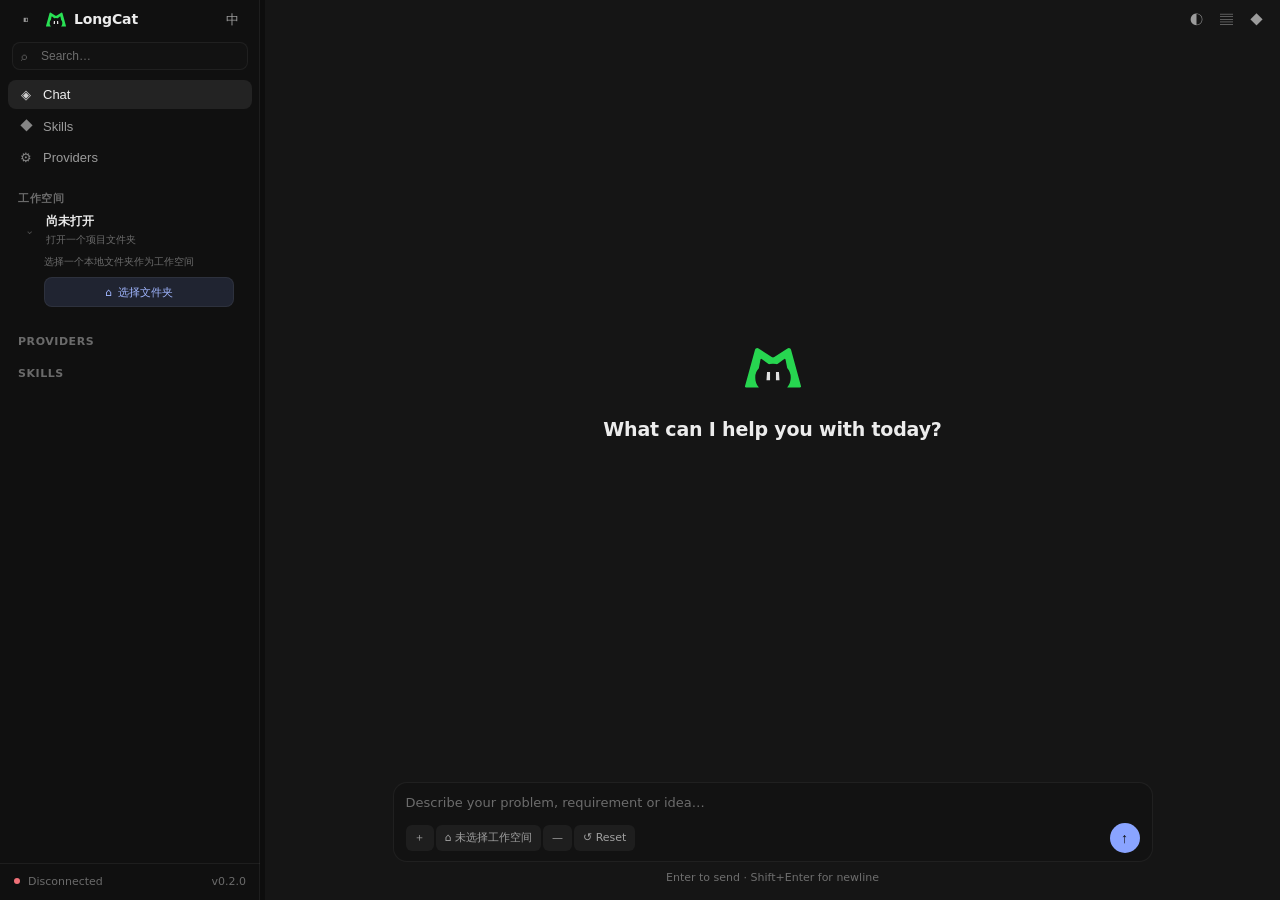
==== commit d876c88e: "feat: feat: support complete Markdown rendering and code copying" ====
--- a/internal/server/web/index.html
+++ b/internal/server/web/index.html
@@ -125,6 +125,50 @@
 .pr-info{font-size:10.5px;color:var(--text-tertiary);margin-left:auto;flex-shrink:0}
 .sb-empty{font-size:var(--text-xs);color:var(--text-tertiary);padding:4px 10px;line-height:1.6}
 
+/* Workspace/session tree — compact project navigation inspired by grok-app. */
+.workspace-current{display:flex;align-items:center;gap:6px;min-height:34px;padding:0 4px 0 2px;border-radius:var(--radius-md);color:var(--text-secondary)}
+.workspace-current:hover{background:var(--bg-hover)}
+.workspace-caret{width:22px;height:26px;border:0;background:none;color:var(--text-tertiary);border-radius:var(--radius-sm);cursor:pointer;font-size:13px;flex-shrink:0}
+.workspace-caret:hover{background:var(--bg-active);color:var(--text-primary)}
+.workspace-current-main{min-width:0;flex:1;display:flex;flex-direction:column;gap:1px;text-align:left}
+.workspace-current-name{font-size:12px;font-weight:600;white-space:nowrap;overflow:hidden;text-overflow:ellipsis;color:var(--text-primary)}
+.workspace-current-path{font-size:10px;color:var(--text-tertiary);white-space:nowrap;overflow:hidden;text-overflow:ellipsis}
+.workspace-actions{display:flex;align-items:center;gap:1px;opacity:0;transition:opacity var(--motion-fast)}
+.workspace-current:hover .workspace-actions,.workspace-current:focus-within .workspace-actions{opacity:1}
+.workspace-action{width:24px;height:24px;border:0;background:none;border-radius:var(--radius-sm);color:var(--text-tertiary);cursor:pointer}
+.workspace-action:hover{background:var(--bg-active);color:var(--text-primary)}
+.workspace-open-panel{padding:4px 10px 0 28px}
+.workspace-open-panel.is-collapsed{display:none}
+.workspace-picker-copy{padding:4px 0 8px;color:var(--text-tertiary);font-size:10px;line-height:1.4}
+.workspace-picker-button{display:flex;align-items:center;justify-content:center;gap:6px;width:100%;height:30px;border:1px solid var(--border-subtle);border-radius:var(--radius-md);background:var(--accent-muted);color:var(--accent-hover);font:500 11px var(--font-sans);cursor:pointer;transition:background var(--motion-fast),border-color var(--motion-fast),color var(--motion-fast)}
+.workspace-picker-button:hover{background:var(--bg-active);border-color:var(--border-strong);color:var(--text-primary)}
+.workspace-list{margin-top:8px}
+.workspace-list-label{font-size:10px;color:var(--text-tertiary);padding:4px 8px}
+.workspace-recent{display:block;width:100%;padding:5px 8px;border:0;border-radius:var(--radius-sm);background:none;color:var(--text-secondary);cursor:pointer;text-align:left;font-size:10.5px;white-space:nowrap;overflow:hidden;text-overflow:ellipsis}
+.workspace-recent:hover{background:var(--bg-hover);color:var(--text-primary)}
+.workspace-recent.active{background:var(--bg-active);color:var(--text-primary);font-weight:600}
+.session-panel{margin-top:10px;padding-left:8px}
+.session-panel-head{display:flex;align-items:center;justify-content:space-between;height:24px;color:var(--text-tertiary);font-size:10px;font-weight:600;letter-spacing:.02em}
+.session-new{width:24px;height:24px;border:0;border-radius:var(--radius-sm);background:none;color:var(--text-tertiary);cursor:pointer;font-size:14px}
+.session-new:hover{background:var(--bg-active);color:var(--text-primary)}
+.session-list{display:flex;flex-direction:column;gap:2px}
+.session-group{display:flex;flex-direction:column;gap:2px}
+.session-group+.session-group{margin-top:6px}
+.session-group-label{height:20px;padding:3px 8px 0;color:var(--text-tertiary);font-size:10px;user-select:none}
+.session-row{display:flex;align-items:center;gap:7px;width:100%;height:30px;min-height:30px;padding:0 7px 0 9px;border:0;border-radius:var(--radius-md);background:none;color:var(--text-secondary);cursor:pointer;text-align:left;font:inherit;font-size:11px;transition:background var(--motion-fast),color var(--motion-fast)}
+.session-row:hover{background:var(--bg-hover);color:var(--text-primary)}
+.session-row.active{background:var(--bg-active);color:var(--text-primary);font-weight:600}
+.session-row-actions{display:flex;align-items:center;gap:1px;opacity:0;transition:opacity var(--motion-fast);margin-left:auto}
+.session-row:hover .session-row-actions,.session-row:focus-within .session-row-actions,.session-row.active .session-row-actions{opacity:1}
+.session-action{width:22px;height:22px;border:0;border-radius:var(--radius-sm);background:none;color:var(--text-tertiary);cursor:pointer;font-size:11px}
+.session-action:hover{background:var(--bg-active);color:var(--text-primary)}
+.session-action.danger:hover{color:var(--danger);background:var(--danger-muted)}
+.session-row-marker{width:6px;height:6px;border-radius:50%;background:var(--text-tertiary);opacity:.55;flex-shrink:0}
+.session-row.active .session-row-marker{background:var(--accent);opacity:1;box-shadow:0 0 0 3px var(--accent-muted)}
+.session-row-title{min-width:0;flex:1;overflow:hidden;text-overflow:ellipsis;white-space:nowrap}
+.session-row-time{font-size:9px;color:var(--text-tertiary);flex-shrink:0}
+.session-empty{padding:5px 8px;color:var(--text-tertiary);font-size:10px;line-height:1.5}
+
 .skill-item{display:flex;align-items:center;gap:7px;padding:5px 10px;border-radius:var(--radius-md);
   font-size:var(--text-xs);color:var(--text-secondary);transition:background var(--motion-fast);cursor:default}
 .skill-item:hover{background:var(--bg-hover);color:var(--text-primary)}
@@ -163,8 +207,26 @@
   display:flex;align-items:center;justify-content:center;flex-shrink:0;background:var(--bg-elevated)}
 .msg-avatar svg{width:14px;height:14px}
 .msg-who{font-size:var(--text-xs);color:var(--text-tertiary)}
-.msg.assistant .msg-body{font-size:var(--text-sm);line-height:1.7;white-space:pre-wrap;word-break:break-word;
+.msg.assistant .msg-body{font-size:var(--text-sm);line-height:1.7;white-space:normal;word-break:break-word;
   color:var(--text-primary)}
+.md-body{min-width:0;overflow-wrap:anywhere}
+.md-body p{margin:0 0 11px}.md-body p:last-child{margin-bottom:0}
+.md-body h1,.md-body h2,.md-body h3,.md-body h4,.md-body h5,.md-body h6{margin:18px 0 8px;line-height:1.3;letter-spacing:-.02em;color:var(--text-primary)}
+.md-body h1{font-size:23px}.md-body h2{font-size:19px}.md-body h3{font-size:16px}.md-body h4,.md-body h5,.md-body h6{font-size:14px}
+.md-body ul,.md-body ol{margin:7px 0 12px;padding-left:24px}.md-body li{padding-left:3px;margin:3px 0}.md-body li::marker{color:var(--text-tertiary)}
+.md-body blockquote{margin:10px 0;padding:7px 13px;border-left:3px solid var(--accent);background:var(--accent-muted);color:var(--text-secondary);border-radius:0 var(--radius-sm) var(--radius-sm) 0}
+.md-body a{color:var(--accent-hover);text-decoration:none;border-bottom:1px solid color-mix(in srgb,var(--accent) 36%,transparent)}
+.md-body a:hover{border-bottom-color:var(--accent-hover)}
+.md-body hr{border:0;border-top:1px solid var(--border-strong);margin:16px 0}
+.md-body__code-inline{padding:2px 5px;border-radius:4px;background:var(--bg-code);border:1px solid var(--border-subtle);font:11px var(--font-mono);color:var(--accent-hover)}
+.md-table-wrap{max-width:100%;overflow:auto;margin:10px 0 13px;border:1px solid var(--border-subtle);border-radius:var(--radius-md)}
+.md-table-wrap table{border-collapse:collapse;min-width:100%;font-size:12px}.md-table-wrap th,.md-table-wrap td{padding:7px 10px;text-align:left;border-bottom:1px solid var(--border-subtle);white-space:normal}.md-table-wrap th{background:var(--bg-elevated);font-weight:600;color:var(--text-primary)}.md-table-wrap tr:last-child td{border-bottom:0}
+.md-image{display:block;max-width:min(100%,520px);max-height:440px;object-fit:contain;border:1px solid var(--border-subtle);border-radius:var(--radius-md);margin:10px 0;cursor:zoom-in;background:var(--bg-code)}
+.md-body--streaming .md-image{cursor:default}
+.msg-attachments{display:flex;flex-wrap:wrap;gap:7px;margin:0 0 8px}.msg.user .msg-attachments{justify-content:flex-end}
+.attachment-card{display:flex;align-items:center;gap:8px;min-width:0;max-width:270px;padding:6px 8px;border:1px solid var(--border-subtle);border-radius:var(--radius-md);background:var(--bg-elevated);color:var(--text-secondary)}
+.attachment-card-image{width:42px;height:42px;object-fit:cover;border-radius:var(--radius-sm);background:var(--bg-code);flex-shrink:0}.attachment-card-icon{width:32px;height:32px;display:flex;align-items:center;justify-content:center;border-radius:var(--radius-sm);background:var(--accent-muted);color:var(--accent-hover);font-size:15px;flex-shrink:0}
+.attachment-card-copy{min-width:0;display:flex;flex-direction:column;gap:1px}.attachment-card-name{font-size:11px;color:var(--text-primary);white-space:nowrap;overflow:hidden;text-overflow:ellipsis}.attachment-card-meta{font-size:10px;color:var(--text-tertiary);white-space:nowrap}
 .msg-body pre{background:var(--bg-code);border:1px solid var(--border-subtle);border-radius:var(--radius-md);
   padding:12px 14px;overflow-x:auto;font-family:var(--font-mono);font-size:var(--text-xs);
   white-space:pre;margin:10px 0;line-height:1.6;color:var(--text-secondary)}
@@ -186,6 +248,26 @@
 .skill-tags{display:flex;gap:5px;flex-wrap:wrap;margin-bottom:6px}
 .st-tag{font-size:10.5px;color:var(--longcat);border:1px solid color-mix(in srgb,var(--longcat) 30%,transparent);
   border-radius:var(--radius-full);padding:1px 8px;background:color-mix(in srgb,var(--longcat) 7%,transparent)}
+/* Tool calls: compact progress cards, collapsed until the user asks for detail. */
+.tool-trace{display:flex;flex-direction:column;gap:5px;margin:0 0 10px;max-width:100%}
+.tool-call{border:1px solid var(--border-subtle);border-radius:var(--radius-md);background:color-mix(in srgb,var(--bg-elevated) 72%,transparent);overflow:hidden}
+.tool-call[open]{border-color:var(--border-strong)}
+.tool-call summary{display:flex;align-items:center;gap:8px;min-height:31px;padding:6px 9px;cursor:pointer;list-style:none;color:var(--text-secondary);font-size:11px;user-select:none}
+.tool-call summary:focus-visible{outline:2px solid var(--longcat);outline-offset:-2px;border-radius:var(--radius-md)}
+.tool-call summary::-webkit-details-marker{display:none}
+.tool-call summary::before{content:'›';width:12px;color:var(--text-tertiary);font-size:16px;line-height:1;text-align:center;transition:transform var(--motion-fast)}
+.tool-call[open] summary::before{transform:rotate(90deg)}
+.tool-call-name{font-family:var(--font-mono);color:var(--text-primary);font-size:11px}
+.tool-call-status{margin-left:auto;display:inline-flex;align-items:center;gap:5px;color:var(--text-tertiary);white-space:nowrap}
+.tool-call-status::before{content:'';width:6px;height:6px;border-radius:var(--radius-full);background:currentColor}
+.tool-call-status.running{color:var(--warning)}
+.tool-call-status.success{color:var(--success)}
+.tool-call-status.error{color:var(--danger)}
+.tool-call-body{display:grid;grid-template-columns:minmax(0,1fr) minmax(0,1fr);gap:8px;padding:0 9px 9px}
+.tool-call-section{min-width:0}
+.tool-call-label{display:block;margin:0 0 4px;color:var(--text-tertiary);font-size:10px}
+.tool-call pre{margin:0;max-height:220px;overflow:auto;padding:8px;background:var(--bg-code);border:1px solid var(--border-subtle);border-radius:var(--radius-sm);color:var(--text-secondary);font:10.5px/1.5 var(--font-mono);white-space:pre-wrap;word-break:break-word}
+@media(max-width:640px){.tool-call-body{grid-template-columns:1fr}}
 
 /* ---- Composer ---- */
 .composer-wrap{padding:0 32px 14px;flex-shrink:0;display:flex;flex-direction:column;align-items:center}
@@ -199,10 +281,16 @@
   min-height:var(--input-min-height);padding:10px 12px 8px;
   transition:border var(--motion-fast)}
 .composer:focus-within{border-color:var(--border-focus)}
+.composer.is-dragging{border-color:var(--accent);background:var(--accent-muted)}
 .composer textarea{resize:none;border:none;background:none;color:var(--text-primary);
   font-size:var(--text-sm);font-family:inherit;line-height:1.5;outline:none;
   min-height:22px;max-height:160px;width:100%}
 .composer textarea::placeholder{color:var(--text-tertiary)}
+.composer-attachments{display:flex;flex-wrap:wrap;gap:7px;margin:0 0 7px;padding-top:1px}
+.composer-attachments:empty{display:none}
+.attachment-chip{display:flex;align-items:center;gap:6px;max-width:220px;padding:4px 6px 4px 5px;border:1px solid var(--border-subtle);border-radius:var(--radius-md);background:var(--bg-elevated);color:var(--text-secondary)}
+.attachment-chip img{width:26px;height:26px;object-fit:cover;border-radius:4px;background:var(--bg-code);flex-shrink:0}.attachment-chip-icon{width:26px;height:26px;display:flex;align-items:center;justify-content:center;color:var(--accent-hover);background:var(--accent-muted);border-radius:4px;font-size:12px;flex-shrink:0}.attachment-chip-copy{min-width:0;display:flex;flex-direction:column;line-height:1.2}.attachment-chip-name{font-size:10.5px;white-space:nowrap;overflow:hidden;text-overflow:ellipsis;color:var(--text-primary)}.attachment-chip-meta{font-size:9px;color:var(--text-tertiary)}.attachment-remove{width:19px;height:19px;border:0;border-radius:var(--radius-sm);background:none;color:var(--text-tertiary);cursor:pointer;flex-shrink:0}.attachment-remove:hover{background:var(--danger-muted);color:var(--danger)}
+.attach-btn{font-size:17px;font-weight:400;padding:0;width:28px;justify-content:center}
 .composer-tools{display:flex;align-items:center;gap:2px;margin-top:8px}
 .composer-tools .grow{flex:1}
 .chip-btn{display:inline-flex;align-items:center;gap:5px;height:26px;padding:0 9px;
@@ -216,6 +304,7 @@
   transition:background var(--motion-fast),opacity var(--motion-fast)}
 .send-btn:hover{background:var(--accent-hover)}
 .send-btn:disabled{opacity:.4;cursor:not-allowed}
+.workspace-chip{max-width:210px;overflow:hidden;text-overflow:ellipsis;white-space:nowrap}
 .stop-btn{width:30px;height:30px;border:none;border-radius:var(--radius-full);background:var(--danger);color:#fff;cursor:pointer;font-size:13px;display:none;align-items:center;justify-content:center}
 .composer-hint{font-size:11px;color:var(--text-tertiary);text-align:center;padding:7px 0 0}
 
@@ -387,19 +476,24 @@
   <div class="sb-body">
     <nav class="sb-nav" id="sbNav"></nav>
     <div class="sb-title">工作空间</div>
-    <div style="padding:0 10px;margin-bottom:16px">
-      <input type="text" id="workspaceInput" placeholder="输入要打开的文件夹路径"
-        style="width:100%;padding:6px 10px;border:1px solid var(--border-subtle);border-radius:var(--radius-md);
-        background:var(--bg-input);color:var(--text-primary);font-size:var(--text-xs);outline:none;transition:border var(--motion-fast)">
-      <div style="display:flex;gap:5px;margin-top:6px">
-      <button id="btnPickWorkspace" style="flex:0 0 auto;padding:6px 9px;background:var(--bg-hover);color:var(--text-primary);border:1px solid var(--border-subtle);border-radius:var(--radius-md);font-size:var(--text-xs);cursor:pointer">浏览…</button>
-      <button id="btnSetWorkspace"
-        style="width:100%;margin-top:6px;padding:6px;background:var(--accent);color:#fff;border:0;border-radius:var(--radius-md);
-        font-size:var(--text-xs);font-weight:500;cursor:pointer;transition:all var(--motion-fast)">打开文件夹</button>
+    <div style="padding:0 8px;margin-bottom:16px">
+      <div class="workspace-current" id="workspaceCurrentRow">
+        <button class="workspace-caret" id="btnWorkspaceDisclosure" title="展开工作空间">⌄</button>
+        <div class="workspace-current-main">
+          <div class="workspace-current-name" id="currentWorkspaceName">尚未打开</div>
+          <div class="workspace-current-path" id="currentWorkspace">打开一个项目文件夹</div>
+        </div>
+        <div class="workspace-actions">
+          <button class="workspace-action" id="btnNewSession" title="新建会话">＋</button>
+          <button class="workspace-action" id="btnRevealWorkspace" style="display:none" title="在文件管理器中打开">↗</button>
+        </div>
       </div>
-      <div style="display:flex;align-items:flex-start;gap:5px;margin-top:6px"><div id="currentWorkspace" style="flex:1;font-size:10.5px;color:var(--text-tertiary);word-break:break-all"></div><button id="btnRevealWorkspace" class="chip-btn" style="display:none;height:22px" title="在文件管理器中打开">↗</button></div>
-      <div id="workspaceList" style="margin-top:8px"></div>
-      <div id="sessionPanel" style="margin-top:10px"></div>
+      <div class="workspace-open-panel" id="workspaceOpenPanel">
+        <div class="workspace-picker-copy">选择一个本地文件夹作为工作空间</div>
+        <button id="btnPickWorkspace" class="workspace-picker-button"><span>⌂</span> 选择文件夹</button>
+      </div>
+      <div class="workspace-list" id="workspaceList"></div>
+      <div class="session-panel" id="sessionPanel"></div>
     </div>
     <div class="sb-title" data-i18n="providersTitle">供应商</div>
     <div id="providerList"></div>
@@ -452,10 +546,14 @@
   <div class="composer-wrap">
     <div class="composer-inner">
       <div class="context-bar" id="contextBar"></div>
-      <div class="composer">
+      <div class="composer" id="composer">
         <textarea id="input" rows="1" data-i18n-ph="inputPlaceholder"
           placeholder="描述你想要的组件、页面或前端问题…"></textarea>
+        <div class="composer-attachments" id="composerAttachments" aria-live="polite"></div>
         <div class="composer-tools">
+          <input id="fileInput" type="file" multiple hidden>
+          <button class="chip-btn attach-btn" id="btnAttach" title="上传文件" aria-label="上传文件">＋</button>
+          <button class="chip-btn workspace-chip" id="chipWorkspace" title="当前工作空间">⌂ 未选择工作空间</button>
           <button class="chip-btn" id="chipModel">—</button>
           <button class="chip-btn" id="chipReset" data-i18n="resetChip">↺ 重置</button>
           <div class="grow"></div>
@@ -544,6 +642,9 @@
   welcomeTitle:'今天想做什么？',
   inputPlaceholder:'描述你的问题、需求或想法…',
   inputHint:'Enter 发送 · Shift+Enter 换行',
+  attachFiles:'上传文件',removeAttachment:'移除附件',
+  fileTooLarge:'文件过大（单个不超过 15 MB）',attachmentsTooMany:'最多上传 10 个文件',
+  attachmentsTotalTooLarge:'附件总大小不能超过 48 MB',
   resetChip:'↺ 重置',
 toggleTheme:'切换主题',preview:'预览',settings:'设置',
    previewTitle:'实时预览',
@@ -555,6 +656,7 @@
   clearBtn:'清空',saveBtn:'保存',copyBtn:'复制',copiedBtn:'已复制',
   msgYou:'你',msgAgent:'LongCat',
   thinking:'思考中…',sessionReset:'会话已重置',
+  toolRunning:'执行中',toolSuccess:'已完成',toolError:'失败',toolArguments:'参数',toolResult:'结果',
   noProviders:'暂无供应商，点 ⚙ 添加',
   confirmDelete:'删除供应商 {id}？',
   toastSaved:'已保存',toastDeleted:'已删除',toastSwitched:'已切换到 {id}',
@@ -569,6 +671,9 @@
   welcomeTitle:'What can I help you with today?',
   inputPlaceholder:'Describe your problem, requirement or idea…',
   inputHint:'Enter to send · Shift+Enter for newline',
+  attachFiles:'Upload files',removeAttachment:'Remove attachment',
+  fileTooLarge:'File is too large (15 MB max)',attachmentsTooMany:'Up to 10 files',
+  attachmentsTotalTooLarge:'Attachments must be 48 MB or less in total',
   resetChip:'↺ Reset',
 toggleTheme:'Toggle theme',preview:'Preview',settings:'Settings',
    previewTitle:'Live Preview',
@@ -580,6 +685,7 @@
   clearBtn:'Clear',saveBtn:'Save',copyBtn:'Copy',copiedBtn:'Copied',
   msgYou:'You',msgAgent:'LongCat',
   thinking:'Thinking…',sessionReset:'Session reset',
+  toolRunning:'Running',toolSuccess:'Completed',toolError:'Failed',toolArguments:'Arguments',toolResult:'Result',
   noProviders:'No providers. Click ⚙ to add.',
   confirmDelete:'Delete provider {id}?',
   toastSaved:'Saved',toastDeleted:'Deleted',toastSwitched:'Switched to {id}',
@@ -608,6 +714,11 @@
 let editing=null,busy=false,previewOn=false,activeController=null;
 let sidebarCollapsed=false,previewCollapsed=false;
 let isFullscreen=false;
+let workspaceExpanded=false;
+let pendingAttachments=[];
+const MAX_ATTACHMENT_BYTES=15*1024*1024;
+const MAX_ATTACHMENT_COUNT=10;
+const MAX_ATTACHMENT_TOTAL=48*1024*1024;
 function esc(s){return String(s).replace(/&/g,'&amp;').replace(/</g,'&lt;').replace(/>/g,'&gt;');}
 function toast(m){const el=$('toast');el.textContent=m;el.classList.add('show');
   setTimeout(()=>el.classList.remove('show'),2000);}
@@ -707,24 +818,158 @@
   $('msgList').style.display='flex';
   const el=document.createElement('div');el.className='msg '+role;
   if(role==='user'){
-    el.innerHTML='<div class="msg-body"></div>';
+    el.innerHTML='<div class="msg-attachments"></div><div class="msg-body"></div>';
   }else{
     el.innerHTML=`<div class="msg-head"><div class="msg-avatar">${catAvatar}</div>
       <span class="msg-who">${t('msgAgent')}</span></div>
-      <div class="skill-tags"></div><div class="msg-body"></div>`;
+      <div class="msg-attachments"></div><div class="skill-tags"></div><div class="tool-trace" aria-live="polite"></div><div class="msg-body"></div>`;
   }
   $('msgList').appendChild(el);return el;
 }
+function isImageAttachment(a){return /^image\//i.test(a?.mime_type||'')&&!!a?.data;}
+function formatBytes(n){n=Number(n)||0;if(n<1024)return n+' B';if(n<1024*1024)return (n/1024).toFixed(1)+' KB';return (n/1024/1024).toFixed(1)+' MB';}
+function attachmentMeta(a){return [a?.mime_type||'file',a?.size?formatBytes(a.size):''].filter(Boolean).join(' · ');}
+function renderAttachmentCards(container,attachments,removable=false){
+  if(!container)return;
+  container.innerHTML='';
+  (Array.isArray(attachments)?attachments:[]).forEach((a,index)=>{
+    const card=document.createElement('div');card.className=removable?'attachment-chip':'attachment-card';
+    if(isImageAttachment(a)){
+      const img=document.createElement('img');img.src=a.data;img.alt=a.name||'image';img.loading='lazy';
+      card.appendChild(img);
+    }else{
+      const icon=document.createElement('span');icon.className=removable?'attachment-chip-icon':'attachment-card-icon';icon.textContent=/pdf/i.test(a?.mime_type||'')?'▧':'▤';card.appendChild(icon);
+    }
+    const copy=document.createElement('span');copy.className=removable?'attachment-chip-copy':'attachment-card-copy';
+    const name=document.createElement('span');name.className=removable?'attachment-chip-name':'attachment-card-name';name.textContent=a.name||'attachment';name.title=a.name||'';
+    const meta=document.createElement('span');meta.className=removable?'attachment-chip-meta':'attachment-card-meta';meta.textContent=attachmentMeta(a);
+    copy.append(name,meta);card.appendChild(copy);
+    if(removable){
+      const remove=document.createElement('button');remove.type='button';remove.className='attachment-remove';remove.title=t('removeAttachment');remove.setAttribute('aria-label',t('removeAttachment'));remove.textContent='×';
+      remove.onclick=()=>{pendingAttachments.splice(index,1);renderPendingAttachments();};card.appendChild(remove);
+    }
+    container.appendChild(card);
+  });
+}
+function renderPendingAttachments(){renderAttachmentCards($('composerAttachments'),pendingAttachments,true);}
+function restoreMessages(messages){
+  const list=Array.isArray(messages)?messages:[];
+  $('msgList').innerHTML='';
+  const visible=list.filter(m=>m&&((m.role==='user')||(m.role==='assistant')));
+  if(!visible.length){
+    $('msgList').style.display='none';
+    $('welcome').style.display='';
+    return;
+  }
+  visible.forEach(message=>{
+    const el=addMsg(message.role);
+    const body=el.querySelector('.msg-body');
+    renderAttachmentCards(el.querySelector('.msg-attachments'),message.attachments||[]);
+    if(message.role==='user')body.textContent=message.content||'';
+    else renderMd(body,message.content||'');
+  });
+  scrollBottom();
+}
+function formatToolPayload(value){
+  if(value===undefined||value===null||value==='')return '—';
+  try{return JSON.stringify(typeof value==='string'?JSON.parse(value):value,null,2);}
+  catch(e){return String(value);}
+}
+function toolStatusText(status){
+  return status==='running'?t('toolRunning'):status==='error'?t('toolError'):t('toolSuccess');
+}
+function renderToolEvent(msg,event){
+  const trace=msg.querySelector('.tool-trace');
+  if(!trace||!event)return;
+  const id=String(event.id||`tool-${trace.children.length+1}`);
+  let card=[...trace.querySelectorAll('.tool-call')].find(el=>el.dataset.toolId===id);
+  if(!card){
+    card=document.createElement('details');
+    card.className='tool-call';
+    card.dataset.toolId=id;
+    // Tool traces are intentionally quiet by default; users can expand one on demand.
+    card.open=false;
+    card.innerHTML=`<summary><span class="tool-call-name"></span><span class="tool-call-status"></span></summary>
+      <div class="tool-call-body">
+        <div class="tool-call-section"><span class="tool-call-label">${esc(t('toolArguments'))}</span><pre class="tool-call-arguments"></pre></div>
+        <div class="tool-call-section"><span class="tool-call-label">${esc(t('toolResult'))}</span><pre class="tool-call-result"></pre></div>
+      </div>`;
+    trace.appendChild(card);
+  }
+  card.querySelector('.tool-call-name').textContent=event.name||'tool';
+  const status=event.status||'success';
+  const statusEl=card.querySelector('.tool-call-status');
+  statusEl.className=`tool-call-status ${status}`;
+  statusEl.textContent=toolStatusText(status);
+  card.querySelector('.tool-call-arguments').textContent=formatToolPayload(event.arguments);
+  if(event.result!==undefined)card.querySelector('.tool-call-result').textContent=formatToolPayload(event.result);
+  if(event.name==='preview_file'&&status==='success'){
+    try{
+      const args=typeof event.arguments==='string'?JSON.parse(event.arguments):event.arguments;
+      if(args?.path){
+        if(!previewOn)togglePreview();
+        navigatePreview(args.path);
+      }
+    }catch(e){/* malformed tool arguments are already shown in the card */}
+  }
+}
+function safeMarkdownHref(raw,image=false){
+  const value=String(raw||'').trim().replace(/^<|>$/g,'');
+  if(!value||/^javascript:/i.test(value)||/^data:(?!image\/)/i.test(value))return '';
+  if(/^https?:\/\//i.test(value)||/^mailto:/i.test(value)||value.startsWith('#'))return value;
+  if(image)return normalizePreviewUrl(value);
+  return '';
+}
+function inlineMd(raw){
+  let source=String(raw??''),stash=[];
+  const put=html=>{const token=`\u0000MD${stash.length}\u0000`;stash.push(html);return token;};
+  source=source.replace(/!\[([^\]]*)\]\((<[^>]+>|[^)\s]+)(?:\s+["'][^"']*["'])?\)/g,(_,alt,url)=>{
+    const src=safeMarkdownHref(url,true);return src?put(`<img class="md-image" loading="lazy" src="${esc(src)}" alt="${esc(alt)}">`):'';
+  });
+  source=source.replace(/\[([^\]]+)\]\((<[^>]+>|[^)\s]+)(?:\s+["'][^"']*["'])?\)/g,(_,label,url)=>{
+    const href=safeMarkdownHref(url,false);return href?put(`<a href="${esc(href)}" target="_blank" rel="noreferrer noopener">${esc(label)}</a>`):esc(label);
+  });
+  source=source.replace(/`([^`\n]+)`/g,(_,code)=>put(`<code class="md-body__code-inline">${esc(code)}</code>`));
+  let out=esc(source).replace(/\*\*([^*\n]+)\*\*|__([^_\n]+)__/g,(_,a,b)=>`<strong>${a||b}</strong>`);
+  out=out.replace(/~~([^~\n]+)~~/g,'<del>$1</del>');
+  out=out.replace(/(^|[^*])\*([^*\n]+)\*(?!\*)/g,'$1<em>$2</em>');
+  out=out.replace(/(^|[^_])_([^_\n]+)_(?!_)/g,'$1<em>$2</em>');
+  out=out.replace(/\n/g,'<br>');
+  return out.replace(/\u0000MD(\d+)\u0000/g,(_,i)=>stash[Number(i)]||'');
+}
+function markdownTableCells(line){
+  let value=String(line||'').trim();if(value.startsWith('|'))value=value.slice(1);if(value.endsWith('|'))value=value.slice(0,-1);
+  return value.split('|').map(x=>x.trim());
+}
+function isMarkdownTableSeparator(line){return markdownTableCells(line).length>0&&markdownTableCells(line).every(x=>/^:?-{3,}:?$/.test(x));}
+function isMarkdownBlockStart(lines,i){
+  const line=lines[i]||'';
+  return /^\s*(```|#{1,6}\s|>\s?|[-*_])/.test(line)||/^\s*(?:[-+*]|\d+[.)])\s+/.test(line)||(i+1<lines.length&&line.includes('|')&&isMarkdownTableSeparator(lines[i+1]));
+}
 function renderMd(el,text){
-  const parts=text.split('```');let html='';
-  parts.forEach((p,i)=>{
-    if(i%2===1){const nl=p.indexOf('\n');
-      const lang=nl>=0?p.slice(0,nl).trim():'';
-      const code=nl>=0?p.slice(nl+1):p;
-      const copyTxt=t('copyBtn');
-      html+=`<div class="code-block"><div class="code-head"><span class="code-lang">${esc(lang)}</span><button class="code-copy" onclick="copyCode(this)">${esc(copyTxt)}</button></div><pre>${esc(code)}</pre></div>`;}
-    else html+=esc(p);
-  });el.innerHTML=html;
+  const lines=String(text??'').replace(/\r\n?/g,'\n').split('\n');let html='',i=0;
+  while(i<lines.length){
+    const line=lines[i];
+    if(!line.trim()){i++;continue;}
+    const fence=/^\s*```\s*([^ ]*)\s*$/.exec(line);
+    if(fence){
+      const lang=fence[1]||'';i++;let code=[];while(i<lines.length&&!/^\s*```\s*$/.test(lines[i]))code.push(lines[i++]);if(i<lines.length)i++;
+      html+=`<div class="code-block"><div class="code-head"><span class="code-lang">${esc(lang)}</span><button class="code-copy" onclick="copyCode(this)">${esc(t('copyBtn'))}</button></div><pre>${esc(code.join('\n'))}</pre></div>`;continue;
+    }
+    const heading=/^\s*(#{1,6})\s+(.+?)\s*#*\s*$/.exec(line);
+    if(heading){const level=heading[1].length;html+=`<h${level}>${inlineMd(heading[2])}</h${level}>`;i++;continue;}
+    if(/^\s{0,3}([-*_])(?:\s*\1){2,}\s*$/.test(line)){html+='<hr>';i++;continue;}
+    if(i+1<lines.length&&line.includes('|')&&isMarkdownTableSeparator(lines[i+1])){
+      const head=markdownTableCells(line),align=markdownTableCells(lines[i+1]);i+=2;let rows=[];
+      while(i<lines.length&&lines[i].trim()&&lines[i].includes('|')){rows.push(markdownTableCells(lines[i++]));}
+      html+='<div class="md-table-wrap"><table><thead><tr>'+head.map((c,n)=>`<th>${inlineMd(c)}</th>`).join('')+'</tr></thead><tbody>'+rows.map(row=>'<tr>'+head.map((_,n)=>`<td>${inlineMd(row[n]||'')}</td>`).join('')+'</tr>').join('')+'</tbody></table></div>';continue;
+    }
+    if(/^\s*>/.test(line)){let quote=[];while(i<lines.length&&/^\s*>/.test(lines[i]))quote.push(lines[i++].replace(/^\s*>\s?/,''));html+=`<blockquote>${inlineMd(quote.join('\n'))}</blockquote>`;continue;}
+    const listMatch=/^\s*([-+*]|\d+[.)])\s+(.+)$/.exec(line);
+    if(listMatch){const ordered=/^\d/.test(listMatch[1]);let items=[];while(i<lines.length){const m=/^\s*([-+*]|\d+[.)])\s+(.+)$/.exec(lines[i]);if(!m||/^\d/.test(m[1])!==ordered)break;items.push(m[2]);i++;}const tag=ordered?'ol':'ul';html+=`<${tag}>${items.map(item=>`<li>${inlineMd(item)}</li>`).join('')}</${tag}>`;continue;}
+    let para=[line];i++;while(i<lines.length&&lines[i].trim()&&!isMarkdownBlockStart(lines,i)){para.push(lines[i++]);}html+=`<p>${inlineMd(para.join('\n'))}</p>`;
+  }
+  el.innerHTML=html;
 }
 function copyCode(btn){
   const code=btn.closest('.code-block').querySelector('pre').textContent;
@@ -733,26 +978,57 @@
     setTimeout(()=>btn.textContent=t('copyBtn'),1500);
   });
 }
+function guessMime(file){
+  if(file.type)return file.type;
+  const ext=(file.name.split('.').pop()||'').toLowerCase();
+  const map={md:'text/markdown',markdown:'text/markdown',txt:'text/plain',json:'application/json',js:'text/javascript',ts:'text/typescript',tsx:'text/typescript',jsx:'text/javascript',py:'text/x-python',go:'text/x-go',rs:'text/x-rust',java:'text/x-java',css:'text/css',scss:'text/x-scss',html:'text/html',xml:'application/xml',yaml:'text/yaml',yml:'text/yaml',csv:'text/csv',pdf:'application/pdf'};
+  return map[ext]||'application/octet-stream';
+}
+function isTextAttachment(file,mime){
+  return /^text\//i.test(mime)||/^(application\/(json|xml|javascript)|text\/markdown)$/i.test(mime)||/\.(md|markdown|txt|json|js|ts|tsx|jsx|py|go|rs|java|css|scss|html|xml|yaml|yml|csv)$/i.test(file.name);
+}
+function readFileAs(file,method){return new Promise((resolve,reject)=>{const reader=new FileReader();reader.onload=()=>resolve(String(reader.result||''));reader.onerror=()=>reject(reader.error||new Error('read failed'));reader[method](file);});}
+async function fileToAttachment(file){
+  if(file.size>MAX_ATTACHMENT_BYTES)throw new Error(t('fileTooLarge'));
+  const mime=guessMime(file),base={name:file.name,mime_type:mime,size:file.size};
+  if(isTextAttachment(file,mime))return {...base,text:await readFileAs(file,'readAsText')};
+  return {...base,data:await readFileAs(file,'readAsDataURL')};
+}
+async function addFiles(fileList){
+  const files=Array.from(fileList||[]);if(!files.length)return;
+  if(pendingAttachments.length+files.length>MAX_ATTACHMENT_COUNT){toast(t('attachmentsTooMany'));return;}
+  let added=0;
+  for(const file of files){
+    try{
+      const attachment=await fileToAttachment(file);
+      const total=pendingAttachments.reduce((sum,a)=>sum+(Number(a.size)||0),0)+(Number(attachment.size)||0);
+      if(total>MAX_ATTACHMENT_TOTAL){toast(t('attachmentsTotalTooLarge'));break;}
+      if(!pendingAttachments.some(a=>a.name===attachment.name&&a.size===attachment.size))pendingAttachments.push(attachment),added++;
+    }catch(e){toast(String(e.message||e));}
+  }
+  if(added)renderPendingAttachments();
+}
 async function send(){
   const input=$('input');const text=input.value.trim();
-  if(!text||busy)return;
+  if((!text&&!pendingAttachments.length)||busy)return;
 
   // 检测 /skills 命令
-  if(text==='/skills'){
+  if(text==='/skills'&&!pendingAttachments.length){
     input.value='';
     showInstalledSkillsPopup();
     return;
   }
 
+  const attachments=pendingAttachments.slice();pendingAttachments=[];renderPendingAttachments();
   busy=true;activeController=new AbortController();$('btnSend').style.display='none';$('btnStop').style.display='flex';input.value='';autoGrow();
-  const u=addMsg('user');u.querySelector('.msg-body').textContent=text;
+  const u=addMsg('user');renderAttachmentCards(u.querySelector('.msg-attachments'),attachments);u.querySelector('.msg-body').textContent=text;
   const a=addMsg('assistant');
   const body=a.querySelector('.msg-body');
   body.innerHTML=`<span style="color:var(--text-tertiary)">${t('thinking')}</span>`;
   let acc='';
   try{
     const resp=await fetch('/api/chat',{method:'POST',signal:activeController.signal,
-      headers:{'Content-Type':'application/json'},body:JSON.stringify({message:text})});
+      headers:{'Content-Type':'application/json'},body:JSON.stringify({message:text,attachments})});
     const reader=resp.body.getReader();const dec=new TextDecoder();let buf='';
     for(;;){
       const{done,value}=await reader.read();if(done)break;
@@ -768,6 +1044,7 @@
           scrollBottom();}
         else if(ev==='skills'){a.querySelector('.skill-tags').innerHTML=
           data.map(n=>`<span class="st-tag">◆ ${esc(n)}</span>`).join('');}
+        else if(ev==='tool'){renderToolEvent(a,data);scrollBottom();}
         else if(ev==='error'){body.innerHTML=`<span style="color:var(--danger)">${t('errorPrefix')}${esc(data)}</span>`;}
         else if(ev==='stopped'){body.innerHTML+='<div style="color:var(--text-tertiary);font-size:11px">已中断</div>';}
       }
@@ -778,6 +1055,9 @@
     if(e.name!=='AbortError') body.innerHTML=`<span style="color:var(--danger)">${t('errorPrefix')}${esc(String(e))}</span>`;
   }
   busy=false;activeController=null;$('btnSend').style.display='flex';$('btnStop').style.display='none';$('btnSend').disabled=false;scrollBottom();
+  // Refresh the sidebar title/timestamp without replacing the live transcript
+  // (tool cards are intentionally richer than the persisted message shape).
+  await loadWorkspace(false);
 }
 async function stopReply(){
   if(!busy)return;
@@ -799,10 +1079,12 @@
 }
 function navigatePreview(raw){
   const input=String(raw||'').trim();
-  if(!input){ previewUrl=''; $('previewAddress').value=''; $('previewFrame').src=''; $('previewFrame').srcdoc=''; return; }
+  if(!input){ previewUrl=''; $('previewAddress').value=''; $('previewFrame').removeAttribute('srcdoc'); $('previewFrame').src=''; return; }
   previewUrl=normalizePreviewUrl(input);
   $('previewAddress').value=input;
-  $('previewFrame').srcdoc='';
+  // An empty srcdoc attribute is still a valid document and takes precedence
+  // over src in browsers. Remove it completely before loading a workspace URL.
+  $('previewFrame').removeAttribute('srcdoc');
   $('previewFrame').src=previewUrl;
 }
 function loadWorkspacePreview(){
@@ -850,11 +1132,17 @@
 };
 $('btnSend').onclick=send;
 $('btnStop').onclick=stopReply;
+$('btnAttach').onclick=()=>{if(!busy)$('fileInput').click();};
+$('fileInput').onchange=e=>{addFiles(e.target.files);e.target.value='';};
+$('composer').addEventListener('dragover',e=>{e.preventDefault();$('composer').classList.add('is-dragging');});
+$('composer').addEventListener('dragleave',e=>{if(e.target===$('composer'))$('composer').classList.remove('is-dragging');});
+$('composer').addEventListener('drop',e=>{e.preventDefault();$('composer').classList.remove('is-dragging');if(!busy)addFiles(e.dataTransfer.files);});
 $('btnResetForm').onclick=resetForm;
 $('btnSave').onclick=saveProvider;
 $('overlay').onclick=e=>{if(e.target===$('overlay'))closeModal();};
 $('chipReset').onclick=async()=>{
   await fetch('/api/reset',{method:'POST'});
+  pendingAttachments=[];renderPendingAttachments();
   $('msgList').innerHTML='';$('msgList').style.display='none';
   $('welcome').style.display='';toast(t('sessionReset'));
 };
@@ -864,10 +1152,14 @@
   autoGrow();
   // 检测 /skills 命令，实时显示弹窗
   const val=inputEl.value.trim();
-  if(val==='/skills'){
+  if(val==='/skills'&&!pendingAttachments.length){
     showInstalledSkillsPopup();
     inputEl.value=''; // 清空输入框
   }
+});
+inputEl.addEventListener('paste',e=>{
+  const files=Array.from(e.clipboardData?.files||[]).filter(file=>/^image\//i.test(file.type));
+  if(files.length){e.preventDefault();addFiles(files);}
 });
 inputEl.addEventListener('keydown',e=>{
   if(e.key==='Enter'&&!e.shiftKey){e.preventDefault();send();}
@@ -1040,20 +1332,41 @@
 // ============================================================
 // Workspace
 // ============================================================
-async function loadWorkspace(){
+async function loadWorkspace(restore=true){
   try{
     const r=await fetch('/api/workspace'); const data=await r.json();
     renderWorkspaces(data.workspaces||[], data.workspace_info?.id);
-    if(data.workspace){ $('workspaceInput').value=data.workspace; $('currentWorkspace').textContent='已打开: '+data.workspace; $('btnRevealWorkspace').style.display='inline-flex'; $('btnRevealWorkspace').dataset.path=data.workspace; renderSessions(data.sessions||[],data.active_session_id); if(previewOn && previewUrl!=='generated://response')loadWorkspacePreview(); }
-    else { $('currentWorkspace').textContent='尚未打开文件夹'; $('sessionPanel').innerHTML=''; $('btnRevealWorkspace').style.display='none'; }
+    if(data.workspace){
+      const name=data.workspace_info?.name||data.workspace.split(/[\\/]/).pop()||data.workspace;
+      $('currentWorkspaceName').textContent=name;
+      $('currentWorkspace').textContent=data.workspace;
+      $('chipWorkspace').textContent='⌂ '+name;
+      $('chipWorkspace').title=data.workspace;
+      $('btnRevealWorkspace').style.display='inline-flex';
+      $('btnRevealWorkspace').dataset.path=data.workspace;
+      $('workspaceOpenPanel').classList.toggle('is-collapsed',!workspaceExpanded);
+      renderSessions(data.sessions||[],data.active_session_id);
+      if(restore)restoreMessages(data.messages||[]);
+      if(previewOn && previewUrl!=='generated://response')loadWorkspacePreview();
+    }else{
+      $('currentWorkspaceName').textContent='尚未打开';
+      $('currentWorkspace').textContent='打开一个项目文件夹';
+      $('chipWorkspace').textContent='⌂ 未选择工作空间';
+      $('chipWorkspace').title='选择一个工作空间后开始';
+      $('workspaceOpenPanel').classList.remove('is-collapsed');
+      $('sessionPanel').innerHTML='';
+      $('btnRevealWorkspace').style.display='none';
+      if(restore)restoreMessages([]);
+    }
   }catch(e){
-    $('currentWorkspace').textContent='加载失败';
-  }
-}
-
-async function setWorkspace(){
-  const path=$('workspaceInput').value.trim();
-  if(!path){ toast('请输入要打开的文件夹路径'); return; }
+    $('currentWorkspaceName').textContent='加载失败';
+    $('currentWorkspace').textContent='无法连接工作空间服务';
+  }
+}
+
+async function setWorkspace(path){
+  path=String(path||'').trim();
+  if(!path){ toast('请先选择一个文件夹'); return; }
   try{
     const r=await fetch('/api/workspaces/open',{
       method:'POST',
@@ -1061,7 +1374,7 @@
       body:JSON.stringify({path})
     });
     const data=await r.json();
-    if(data.error){ toast('打开失败: '+data.error); } else { toast('文件夹已打开'); loadWorkspace(); resetChatView(); }
+    if(data.error){ toast('打开失败: '+data.error); } else { workspaceExpanded=false; toast('文件夹已打开'); await loadWorkspace(true); }
   }catch(e){
     toast('打开文件夹失败');
   }
@@ -1069,8 +1382,8 @@
 async function pickWorkspace(){
   try{
     const invoke=window.__TAURI__?.core?.invoke || window.__TAURI_INTERNALS__?.invoke;
-    if(!invoke){ toast('浏览器模式不支持原生选择器，请输入文件夹路径'); return; }
-    const path=await invoke('pick_folder'); if(path){ $('workspaceInput').value=path; await setWorkspace(); }
+    if(!invoke){ toast('请在桌面端使用“选择文件夹”打开工作空间'); return; }
+    const path=await invoke('pick_folder'); if(path){ await setWorkspace(path); }
   }catch(e){ toast('选择文件夹失败'); }
 }
 async function revealWorkspace(){
@@ -1082,28 +1395,76 @@
   }catch(e){ toast('打开文件夹位置失败'); }
 }
 
+function sessionGroupLabel(value){
+  const date=new Date(value);
+  if(Number.isNaN(date.getTime()))return '更早';
+  const now=new Date();
+  const start=d=>new Date(d.getFullYear(),d.getMonth(),d.getDate()).getTime();
+  const diff=Math.round((start(now)-start(date))/86400000);
+  if(diff<=0)return '今天';
+  if(diff===1)return '昨天';
+  if(date.getFullYear()===now.getFullYear())return `${date.getMonth()+1}月${date.getDate()}日`;
+  return `${date.getFullYear()}/${String(date.getMonth()+1).padStart(2,'0')}/${String(date.getDate()).padStart(2,'0')}`;
+}
+function sessionTime(value){
+  const date=new Date(value);
+  return Number.isNaN(date.getTime())?'':date.toLocaleTimeString([], {hour:'2-digit',minute:'2-digit'});
+}
 function renderSessions(list,active){
   const p=$('sessionPanel');
-  let html='<div style="display:flex;align-items:center;justify-content:space-between;margin-bottom:5px;color:var(--text-secondary);font-size:10px"><span>会话</span><button class="chip-btn" onclick="newSession()">＋ 新建</button></div>';
-  if(!list.length){ html+='<div style="font-size:10px;color:var(--text-tertiary)">打开文件夹后创建会话</div>'; p.innerHTML=html; return; }
-  html+='<div style="display:flex;flex-direction:column;gap:3px">'+list.map(s=>`<button onclick="useSession('${esc(s.id)}')" style="text-align:left;padding:6px 8px;border:1px solid ${s.id===active?'var(--accent)':'var(--border-subtle)'};border-radius:5px;background:${s.id===active?'var(--bg-hover)':'transparent'};color:var(--text-primary);cursor:pointer;font-size:11px;overflow:hidden;text-overflow:ellipsis;white-space:nowrap">${esc(s.title)}</button>`).join('')+'</div>';
+  let html='<div class="session-panel-head"><span>会话</span><button class="session-new" onclick="newSession()" title="新建会话">＋</button></div>';
+  if(!list.length){ html+='<div class="session-empty">还没有会话，点击右侧 ＋ 开始</div>'; p.innerHTML=html; return; }
+  const groups=[];
+  const byGroup=new Map();
+  list.forEach(s=>{
+    const key=sessionGroupLabel(s.updated_at);
+    if(!byGroup.has(key)){const group={label:key,sessions:[]};byGroup.set(key,group);groups.push(group);}
+    byGroup.get(key).sessions.push(s);
+  });
+  html+='<div class="session-list">'+groups.map(group=>`<div class="session-group">
+    <div class="session-group-label">${esc(group.label)}</div>
+    ${group.sessions.map(s=>`<div class="session-row${s.id===active?' active':''}" role="button" tabindex="0" onclick="useSession('${esc(s.id)}')" onkeydown="if(event.key==='Enter'||event.key===' '){event.preventDefault();useSession('${esc(s.id)}')}" title="${esc(s.title)}">
+      <span class="session-row-marker"></span><span class="session-row-title">${esc(s.title||'新会话')}</span><span class="session-row-time">${esc(sessionTime(s.updated_at))}</span>
+      <span class="session-row-actions"><button class="session-action" title="重命名" onclick="renameSession('${esc(s.id)}',event)">✎</button><button class="session-action danger" title="删除" onclick="deleteSession('${esc(s.id)}',event)">×</button></span>
+    </div>`).join('')}
+  </div>`).join('')+'</div>';
   p.innerHTML=html;
 }
 function renderWorkspaces(list,active){
   const p=$('workspaceList'); if(!list.length){p.innerHTML='';return;}
-  p.innerHTML='<div style="color:var(--text-tertiary);font-size:10px;margin-bottom:4px">最近打开</div>'+list.slice(0,6).map(w=>`<button onclick="openExistingWorkspace('${esc(w.path)}')" style="display:block;width:100%;text-align:left;padding:5px 7px;margin-bottom:3px;border:1px solid ${w.id===active?'var(--accent)':'var(--border-subtle)'};border-radius:5px;background:transparent;color:var(--text-secondary);cursor:pointer;font-size:10px;overflow:hidden;text-overflow:ellipsis;white-space:nowrap" title="${esc(w.path)}">${esc(w.name)}</button>`).join('');
-}
-async function openExistingWorkspace(path){ $('workspaceInput').value=path; await setWorkspace(); }
+  p.innerHTML='<div class="workspace-list-label">最近打开</div>'+list.slice(0,6).map(w=>`<button class="workspace-recent${w.id===active?' active':''}" onclick="openExistingWorkspace(decodeURIComponent('${encodeURIComponent(w.path)}'))" title="${esc(w.path)}">${esc(w.name)}</button>`).join('');
+}
+async function openExistingWorkspace(path){ await setWorkspace(path); }
 async function newSession(){
-  const title=prompt('会话名称（可选）','新会话'); if(title===null)return;
-  const r=await fetch('/api/sessions',{method:'POST',headers:{'Content-Type':'application/json'},body:JSON.stringify({title})}); const d=await r.json();
-  if(d.error){toast(d.error);return;} resetChatView(); loadWorkspace();
+  const r=await fetch('/api/sessions',{method:'POST',headers:{'Content-Type':'application/json'},body:JSON.stringify({title:''})}); const d=await r.json();
+  if(d.error){toast(d.error);return;} await loadWorkspace(true);
+}
+async function renameSession(id,event){
+  event?.stopPropagation();
+  const row=event?.currentTarget?.closest('.session-row');
+  const current=row?.querySelector('.session-row-title')?.textContent||'新会话';
+  const title=prompt('重命名会话',current);
+  if(title===null||!title.trim())return;
+  const r=await fetch('/api/sessions/'+encodeURIComponent(id),{method:'PUT',headers:{'Content-Type':'application/json'},body:JSON.stringify({title:title.trim()})});
+  const d=await r.json();
+  if(d.error){toast(t('errorPrefix')+d.error);return;}
+  await loadWorkspace(false);
+}
+async function deleteSession(id,event){
+  event?.stopPropagation();
+  const row=event?.currentTarget?.closest('.session-row');
+  const title=row?.querySelector('.session-row-title')?.textContent||'这个会话';
+  if(!confirm('删除「'+title+'」？此操作不可撤销。'))return;
+  const r=await fetch('/api/sessions/'+encodeURIComponent(id),{method:'DELETE'});
+  const d=await r.json();
+  if(d.error){toast(t('errorPrefix')+d.error);return;}
+  await loadWorkspace(true);
 }
 async function useSession(id){
   const r=await fetch('/api/sessions/'+encodeURIComponent(id)+'/use',{method:'POST'}); const d=await r.json();
-  if(d.error){toast(d.error);return;} resetChatView(); loadWorkspace();
-}
-function resetChatView(){ $('msgList').innerHTML=''; $('msgList').style.display='none'; $('welcome').style.display=''; }
+  if(d.error){toast(d.error);return;} await loadWorkspace(true);
+}
+function resetChatView(){ restoreMessages([]); }
 
 // ============================================================
 // Resize handles
@@ -1221,9 +1582,14 @@
 $('previewHome').onclick=()=>navigatePreview('/api/preview/index.html');
 $('previewGo').onclick=()=>navigatePreview($('previewAddress').value);
 $('previewAddress').addEventListener('keydown',e=>{if(e.key==='Enter')navigatePreview(e.target.value);});
-$('btnSetWorkspace').onclick=setWorkspace;
 if($('btnPickWorkspace')) $('btnPickWorkspace').onclick=pickWorkspace;
 if($('btnRevealWorkspace')) $('btnRevealWorkspace').onclick=revealWorkspace;
+if($('btnNewSession')) $('btnNewSession').onclick=newSession;
+if($('btnWorkspaceDisclosure')) $('btnWorkspaceDisclosure').onclick=()=>{
+  workspaceExpanded=!workspaceExpanded;
+  $('workspaceOpenPanel').classList.toggle('is-collapsed',!workspaceExpanded);
+  $('btnWorkspaceDisclosure').textContent=workspaceExpanded?'⌃':'⌄';
+};
 
 applyI18n();refresh();
 </script>
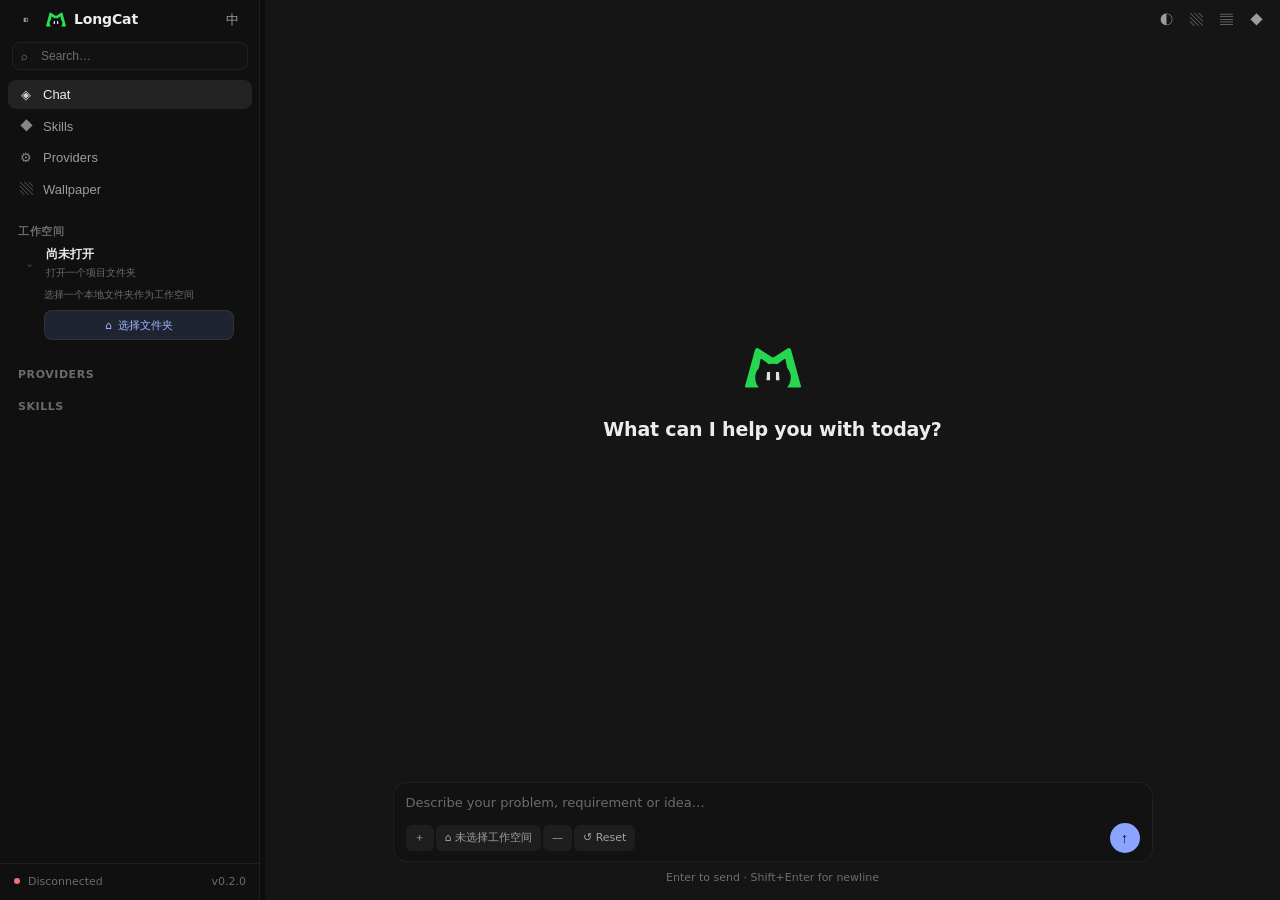
==== commit 50348d44: "feat: add wallpaper" ====
--- a/internal/server/web/index.html
+++ b/internal/server/web/index.html
@@ -72,6 +72,17 @@
 
 /* ============ Layout: 左栏 + 主区（近黑三栏骨架） ============ */
 .app{display:flex;height:100vh}
+.app{position:relative;z-index:1;background:transparent}
+.wallpaper-layer{position:fixed;inset:0;z-index:0;overflow:hidden;display:none;pointer-events:none;background:var(--bg-app)}
+.wallpaper-layer.active{display:block}
+.wallpaper-media{position:absolute;inset:0;width:100%;height:100%;object-fit:cover;object-position:center;display:none}
+.wallpaper-media.active{display:block}
+.wallpaper-scrim{position:absolute;inset:0;background:linear-gradient(105deg,color-mix(in srgb,var(--bg-app) 88%,transparent) 0%,color-mix(in srgb,var(--bg-app) 62%,transparent) 42%,color-mix(in srgb,var(--bg-app) 24%,transparent) 100%);opacity:var(--wallpaper-scrim-opacity,.58);transition:opacity var(--motion-normal)}
+html[data-wallpaper="1"] .app{background:transparent}
+html[data-wallpaper="1"] .sidebar{background:color-mix(in srgb,var(--bg-sidebar) var(--wallpaper-pane-mix,72%),transparent)!important;backdrop-filter:blur(var(--wallpaper-blur,18px)) saturate(1.2);-webkit-backdrop-filter:blur(var(--wallpaper-blur,18px)) saturate(1.2)}
+html[data-wallpaper="1"] .main{background:color-mix(in srgb,var(--bg-main) var(--wallpaper-pane-mix,72%),transparent)!important;box-shadow:none}
+html[data-wallpaper="1"] .preview-pane{background:color-mix(in srgb,var(--bg-sidebar) var(--wallpaper-pane-mix,72%),transparent)!important;backdrop-filter:blur(var(--wallpaper-blur,18px));-webkit-backdrop-filter:blur(var(--wallpaper-blur,18px))}
+html[data-wallpaper="1"] .composer{background:color-mix(in srgb,var(--bg-input) 88%,transparent)}
 
 /* ---- Sidebar ---- */
 .sidebar{width:var(--sidebar-width);min-width:var(--sidebar-width);background:var(--bg-sidebar);
@@ -341,6 +352,14 @@
   backdrop-filter:blur(var(--glass-blur)) saturate(var(--glass-saturate));
   -webkit-backdrop-filter:blur(var(--glass-blur)) saturate(var(--glass-saturate));
   border-radius:16px;padding:20px 24px;box-shadow:var(--glass-shadow);animation:fade .18s ease}
+.wallpaper-modal{width:min(620px,calc(100vw - 32px));padding:18px 20px}
+.wallpaper-preview{position:relative;height:190px;overflow:hidden;border:1px solid var(--border-strong);border-radius:var(--radius-lg);background:radial-gradient(circle at 30% 20%,color-mix(in srgb,var(--accent) 30%,transparent),transparent 48%),var(--bg-code);display:flex;align-items:center;justify-content:center;margin-bottom:14px}
+.wallpaper-preview img,.wallpaper-preview video{width:100%;height:100%;object-fit:cover;display:none}.wallpaper-preview img.active,.wallpaper-preview video.active{display:block}
+.wallpaper-preview::after{content:'';position:absolute;inset:0;pointer-events:none;background:linear-gradient(105deg,rgba(0,0,0,.52),rgba(0,0,0,.08));opacity:var(--wallpaper-preview-scrim,.58)}
+.wallpaper-preview-empty{position:absolute;z-index:1;color:var(--text-tertiary);font-size:12px;text-align:center}.wallpaper-preview.has-media .wallpaper-preview-empty{display:none}
+.wallpaper-file-row{display:flex;align-items:center;gap:8px;min-height:26px;margin-bottom:12px}.wallpaper-file-name{min-width:0;flex:1;color:var(--text-secondary);font-size:11px;white-space:nowrap;overflow:hidden;text-overflow:ellipsis}.wallpaper-file-meta{color:var(--text-tertiary);font-size:10px;white-space:nowrap}
+.wallpaper-actions{display:flex;align-items:center;gap:7px}.wallpaper-actions .btn{height:30px}.wallpaper-actions .btn-danger{color:var(--danger);border-color:var(--danger-muted);background:var(--danger-muted)}
+.wallpaper-control{padding:12px 0 2px;border-top:1px solid var(--border-subtle);margin-top:14px}.wallpaper-control-head{display:flex;align-items:center;justify-content:space-between;margin-bottom:7px;color:var(--text-secondary);font-size:11px}.wallpaper-control-value{color:var(--accent-hover);font-variant-numeric:tabular-nums}.wallpaper-range{width:100%;accent-color:var(--accent);cursor:pointer}.wallpaper-hint{color:var(--text-tertiary);font-size:10px;line-height:1.5;margin-top:10px}
 .modal-head{display:flex;align-items:center;justify-content:space-between;margin-bottom:16px}
 .modal-head h2{font-size:var(--text-lg);font-weight:600}
 
@@ -455,6 +474,12 @@
     <path d="M9.213 16.843h1.52v-3.546h-1.29l-.23 3.546zm5.573 0h-1.52v-3.546h1.29l.23 3.546z" fill="currentColor"/>
   </symbol>
 </svg>
+
+<div class="wallpaper-layer" id="wallpaperLayer" aria-hidden="true">
+  <img class="wallpaper-media" id="wallpaperImage" alt="">
+  <video class="wallpaper-media" id="wallpaperVideo" muted loop playsinline></video>
+  <div class="wallpaper-scrim"></div>
+</div>
 
 <div class="app">
 
@@ -515,6 +540,7 @@
     <button class="icon-btn" id="btnSidebarToggleMain" title="切换侧栏" style="display:none">◧</button>
     <div style="flex:1"></div>
     <button class="icon-btn" id="btnTheme" data-i18n-title="toggleTheme" title="切换主题">◐</button>
+    <button class="icon-btn" id="btnWallpaper" data-i18n-title="wallpaper" title="背景">▧</button>
     <button class="icon-btn" id="btnPreviewToggle" data-i18n-title="preview" title="预览">▤</button>
     <button class="icon-btn" id="btnSkillsView" title="Skills 市场">◆</button>
   </div>
@@ -626,6 +652,43 @@
   </div>
 </div>
 
+<!-- ========== Wallpaper Modal ========== -->
+<div class="overlay" id="wallpaperOverlay">
+  <div class="modal wallpaper-modal">
+    <div class="modal-head">
+      <h2 data-i18n="wallpaperTitle">背景</h2>
+      <button class="icon-btn" id="btnCloseWallpaper" title="关闭">✕</button>
+    </div>
+    <div class="wallpaper-preview" id="wallpaperPreview">
+      <img id="wallpaperPreviewImage" alt="">
+      <video id="wallpaperPreviewVideo" muted loop playsinline></video>
+      <div class="wallpaper-preview-empty" data-i18n="wallpaperEmpty">选择一张图片或视频，让工作台拥有自己的气氛</div>
+    </div>
+    <div class="wallpaper-file-row">
+      <span class="wallpaper-file-name" id="wallpaperFileName" data-i18n="wallpaperNone">尚未设置壁纸</span>
+      <span class="wallpaper-file-meta" id="wallpaperFileMeta"></span>
+    </div>
+    <div class="wallpaper-actions">
+      <input id="wallpaperInput" type="file" hidden accept="image/*,video/*">
+      <button class="btn btn-primary" id="btnChooseWallpaper" data-i18n="chooseWallpaper">选择壁纸</button>
+      <button class="btn btn-danger" id="btnClearWallpaper" data-i18n="clearWallpaper">恢复默认</button>
+    </div>
+    <div class="wallpaper-control">
+      <div class="wallpaper-control-head"><span data-i18n="wallpaperScrim">可读性遮罩</span><span class="wallpaper-control-value" id="wallpaperScrimValue">58%</span></div>
+      <input class="wallpaper-range" id="wallpaperScrim" type="range" min="0" max="0.9" step="0.01" value="0.58">
+    </div>
+    <div class="wallpaper-control">
+      <div class="wallpaper-control-head"><span data-i18n="wallpaperPane">面板不透明度</span><span class="wallpaper-control-value" id="wallpaperPaneValue">72%</span></div>
+      <input class="wallpaper-range" id="wallpaperPane" type="range" min="0.3" max="1" step="0.01" value="0.72">
+    </div>
+    <div class="wallpaper-control">
+      <div class="wallpaper-control-head"><span data-i18n="wallpaperBlur">侧栏与预览模糊</span><span class="wallpaper-control-value" id="wallpaperBlurValue">18px</span></div>
+      <input class="wallpaper-range" id="wallpaperBlur" type="range" min="0" max="32" step="1" value="18">
+    </div>
+    <div class="wallpaper-hint" data-i18n="wallpaperHint">壁纸只保存在本机应用数据中，不会上传到模型服务。图片、GIF 和静音循环视频均可使用。</div>
+  </div>
+</div>
+
 <div class="toast" id="toast"></div>
 
 <script>
@@ -642,6 +705,7 @@
   welcomeTitle:'今天想做什么？',
   inputPlaceholder:'描述你的问题、需求或想法…',
   inputHint:'Enter 发送 · Shift+Enter 换行',
+  wallpaper:'背景',wallpaperTitle:'背景',wallpaperEmpty:'选择一张图片或视频，让工作台拥有自己的气氛',wallpaperNone:'尚未设置壁纸',chooseWallpaper:'选择壁纸',clearWallpaper:'恢复默认',wallpaperScrim:'可读性遮罩',wallpaperPane:'面板不透明度',wallpaperBlur:'侧栏与预览模糊',wallpaperHint:'壁纸只保存在本机应用数据中，不会上传到模型服务。图片、GIF 和静音循环视频均可使用。',wallpaperTooLarge:'壁纸不能超过 40 MB',wallpaperUnsupported:'请选择图片或视频文件',
   attachFiles:'上传文件',removeAttachment:'移除附件',
   fileTooLarge:'文件过大（单个不超过 15 MB）',attachmentsTooMany:'最多上传 10 个文件',
   attachmentsTotalTooLarge:'附件总大小不能超过 48 MB',
@@ -671,6 +735,7 @@
   welcomeTitle:'What can I help you with today?',
   inputPlaceholder:'Describe your problem, requirement or idea…',
   inputHint:'Enter to send · Shift+Enter for newline',
+  wallpaper:'Wallpaper',wallpaperTitle:'Custom wallpaper',wallpaperEmpty:'Choose an image or video to give the workbench its own atmosphere',wallpaperNone:'No wallpaper selected',chooseWallpaper:'Choose wallpaper',clearWallpaper:'Reset to default',wallpaperScrim:'Readability scrim',wallpaperPane:'Pane opacity',wallpaperBlur:'Sidebar and preview blur',wallpaperHint:'The wallpaper stays in this app’s local data and is never uploaded to a model service. Images, GIFs and muted looping videos are supported.',wallpaperTooLarge:'Wallpaper must be 40 MB or smaller',wallpaperUnsupported:'Choose an image or video file',
   attachFiles:'Upload files',removeAttachment:'Remove attachment',
   fileTooLarge:'File is too large (15 MB max)',attachmentsTooMany:'Up to 10 files',
   attachmentsTotalTooLarge:'Attachments must be 48 MB or less in total',
@@ -725,13 +790,57 @@
 const catAvatar='<svg><use href="#longcat"/></svg>';
 
 // ============================================================
+// Wallpaper — media in IndexedDB, small preferences in localStorage
+// ============================================================
+const WALLPAPER_DB='longcat-frontend-wallpaper';
+const WALLPAPER_STORE='media';
+const WALLPAPER_META_KEY='wallpaperMeta';
+const WALLPAPER_PREF_KEY='wallpaperPrefs';
+const MAX_WALLPAPER_BYTES=40*1024*1024;
+let wallpaperDBPromise=null;
+let wallpaperState={meta:null,url:'',prefs:{scrim:.58,pane:.72,blur:18}};
+function wallpaperDB(){
+  if(wallpaperDBPromise)return wallpaperDBPromise;
+  wallpaperDBPromise=new Promise((resolve,reject)=>{
+    if(!window.indexedDB){reject(new Error('IndexedDB unavailable'));return;}
+    const req=indexedDB.open(WALLPAPER_DB,1);
+    req.onupgradeneeded=()=>{if(!req.result.objectStoreNames.contains(WALLPAPER_STORE))req.result.createObjectStore(WALLPAPER_STORE);};
+    req.onsuccess=()=>resolve(req.result);req.onerror=()=>reject(req.error||new Error('IndexedDB unavailable'));
+  });
+  return wallpaperDBPromise;
+}
+function wallpaperGet(){return wallpaperDB().then(db=>new Promise((resolve,reject)=>{const req=db.transaction(WALLPAPER_STORE,'readonly').objectStore(WALLPAPER_STORE).get('current');req.onsuccess=()=>resolve(req.result);req.onerror=()=>reject(req.error||new Error('wallpaper read failed'));}));}
+function wallpaperSave(blob){return wallpaperDB().then(db=>new Promise((resolve,reject)=>{const req=db.transaction(WALLPAPER_STORE,'readwrite').objectStore(WALLPAPER_STORE).put(blob,'current');req.onsuccess=()=>resolve();req.onerror=()=>reject(req.error||new Error('wallpaper save failed'));}));}
+function wallpaperDelete(){return wallpaperDB().then(db=>new Promise((resolve,reject)=>{const tx=db.transaction(WALLPAPER_STORE,'readwrite'),req=tx.objectStore(WALLPAPER_STORE).delete('current');req.onsuccess=()=>resolve();req.onerror=()=>reject(req.error||new Error('wallpaper delete failed'));}));}
+function wallpaperKind(meta){return /^video\//i.test(meta?.type||'')||/\.(mp4|webm|mov|m4v|ogv|avi)$/i.test(meta?.name||'')?'video':'image';}
+function loadWallpaperPrefs(){try{const raw=JSON.parse(localStorage.getItem(WALLPAPER_PREF_KEY)||'{}');wallpaperState.prefs={scrim:Number.isFinite(+raw.scrim)?Math.max(0,Math.min(.9,+raw.scrim)):.58,pane:Number.isFinite(+raw.pane)?Math.max(.3,Math.min(1,+raw.pane)):.72,blur:Number.isFinite(+raw.blur)?Math.max(0,Math.min(32,+raw.blur)):18};}catch(e){}applyWallpaperPrefs();}
+function applyWallpaperPrefs(){const p=wallpaperState.prefs,d=document.documentElement;d.style.setProperty('--wallpaper-scrim-opacity',p.scrim);d.style.setProperty('--wallpaper-pane-mix',Math.round(p.pane*100)+'%');d.style.setProperty('--wallpaper-blur',p.blur+'px');if($('wallpaperScrim')){$('wallpaperScrim').value=p.scrim;$('wallpaperPane').value=p.pane;$('wallpaperBlur').value=p.blur;$('wallpaperScrimValue').textContent=Math.round(p.scrim*100)+'%';$('wallpaperPaneValue').textContent=Math.round(p.pane*100)+'%';$('wallpaperBlurValue').textContent=p.blur+'px';$('wallpaperPreview').style.setProperty('--wallpaper-preview-scrim',p.scrim);}}
+function saveWallpaperPrefs(){localStorage.setItem(WALLPAPER_PREF_KEY,JSON.stringify(wallpaperState.prefs));applyWallpaperPrefs();}
+function readWallpaperMeta(){try{return JSON.parse(localStorage.getItem(WALLPAPER_META_KEY)||'null');}catch(e){return null;}}
+function wallpaperMediaReady(){const meta=wallpaperState.meta,layer=$('wallpaperLayer'),image=$('wallpaperImage'),video=$('wallpaperVideo'),preview=$('wallpaperPreview'),previewImage=$('wallpaperPreviewImage'),previewVideo=$('wallpaperPreviewVideo');
+  document.documentElement.dataset.wallpaper=meta?'1':'0';layer.classList.toggle('active',!!meta&&!!wallpaperState.url);preview.classList.toggle('has-media',!!meta&&!!wallpaperState.url);
+  [image,video,previewImage,previewVideo].forEach(el=>{el.classList.remove('active');if(el.tagName==='VIDEO'){el.pause();el.removeAttribute('src');el.load();}else el.removeAttribute('src');});
+  if(!meta||!wallpaperState.url){$('wallpaperFileName').textContent=t('wallpaperNone');$('wallpaperFileMeta').textContent='';return;}
+  const isVideo=wallpaperKind(meta)==='video';
+  [isVideo?video:image,isVideo?previewVideo:previewImage].forEach(el=>{el.src=wallpaperState.url;el.classList.add('active');if(el.tagName==='VIDEO'){el.load();el.play().catch(()=>{});}});
+  $('wallpaperFileName').textContent=meta.name||t('wallpaperTitle');$('wallpaperFileName').title=meta.name||'';$('wallpaperFileMeta').textContent=[meta.type,meta.size?formatBytes(meta.size):''].filter(Boolean).join(' · ');
+}
+async function setWallpaperBlob(blob,meta){if(wallpaperState.url)URL.revokeObjectURL(wallpaperState.url);wallpaperState.url=URL.createObjectURL(blob);wallpaperState.meta=meta;localStorage.setItem(WALLPAPER_META_KEY,JSON.stringify(meta));wallpaperMediaReady();}
+async function restoreWallpaper(){loadWallpaperPrefs();const meta=readWallpaperMeta();if(!meta)return;try{const blob=await wallpaperGet();if(blob)await setWallpaperBlob(blob,meta);else localStorage.removeItem(WALLPAPER_META_KEY);}catch(e){localStorage.removeItem(WALLPAPER_META_KEY);}}
+async function chooseWallpaper(file){if(!file)return;if(file.size>MAX_WALLPAPER_BYTES){toast(t('wallpaperTooLarge'));return;}if(!/^image\//i.test(file.type)&&!/^video\//i.test(file.type)&&!wallpaperKind(file)){toast(t('wallpaperUnsupported'));return;}try{await wallpaperSave(file);await setWallpaperBlob(file,{name:file.name,type:file.type||'application/octet-stream',size:file.size,updatedAt:Date.now()});toast(t('chooseWallpaper'));}catch(e){toast(t('errorPrefix')+String(e.message||e));}}
+async function clearWallpaper(){if(wallpaperState.url)URL.revokeObjectURL(wallpaperState.url);wallpaperState.url='';wallpaperState.meta=null;localStorage.removeItem(WALLPAPER_META_KEY);try{await wallpaperDelete();}catch(e){}wallpaperMediaReady();toast(t('clearWallpaper'));}
+function openWallpaper(){applyWallpaperPrefs();$('wallpaperOverlay').classList.add('open');}
+function closeWallpaper(){$('wallpaperOverlay').classList.remove('open');}
+
+// ============================================================
 // Render
 // ============================================================
 function renderNav(){
   $('sbNav').innerHTML=[
     {icon:'◈',key:'navChat',active:true},
     {icon:'◆',key:'navSkills',onclick:'openSkillsPane()'},
-    {icon:'⚙',key:'navProviders',onclick:'openModal()'}
+    {icon:'⚙',key:'navProviders',onclick:'openModal()'},
+    {icon:'▧',key:'wallpaper',onclick:'openWallpaper()'}
   ].map(n=>`<button class="nav-item${n.active?' active':''}" ${n.onclick?`onclick="${n.onclick}"`:''}>
     <span class="ni">${n.icon}</span>${t(n.key)}</button>`).join('');
 }
@@ -1113,6 +1222,13 @@
 // ============================================================
 function openModal(){resetForm();$('overlay').classList.add('open');}
 function closeModal(){$('overlay').classList.remove('open');}
+$('btnWallpaper').onclick=openWallpaper;
+$('btnCloseWallpaper').onclick=closeWallpaper;
+$('btnChooseWallpaper').onclick=()=>$('wallpaperInput').click();
+$('wallpaperInput').onchange=e=>{const file=e.target.files?.[0];chooseWallpaper(file);e.target.value='';};
+$('btnClearWallpaper').onclick=clearWallpaper;
+$('wallpaperOverlay').onclick=e=>{if(e.target===$('wallpaperOverlay'))closeWallpaper();};
+[['wallpaperScrim','scrim'],['wallpaperPane','pane'],['wallpaperBlur','blur']].forEach(([id,key])=>$(id).addEventListener('input',e=>{wallpaperState.prefs[key]=Number(e.target.value);saveWallpaperPrefs();}));
 $('btnTheme').onclick=()=>{
   const d=document.documentElement;
   const dark=d.dataset.theme==='dark';
@@ -1168,7 +1284,7 @@
   if(e.key==='Escape' && isFullscreen){
     togglePreviewFullscreen();
   }else if(e.key==='Escape'){
-    closeModal();
+    closeModal();closeWallpaper();
   }
 });
 
@@ -1592,6 +1708,7 @@
 };
 
 applyI18n();refresh();
+restoreWallpaper();
 </script>
 </body>
 </html>
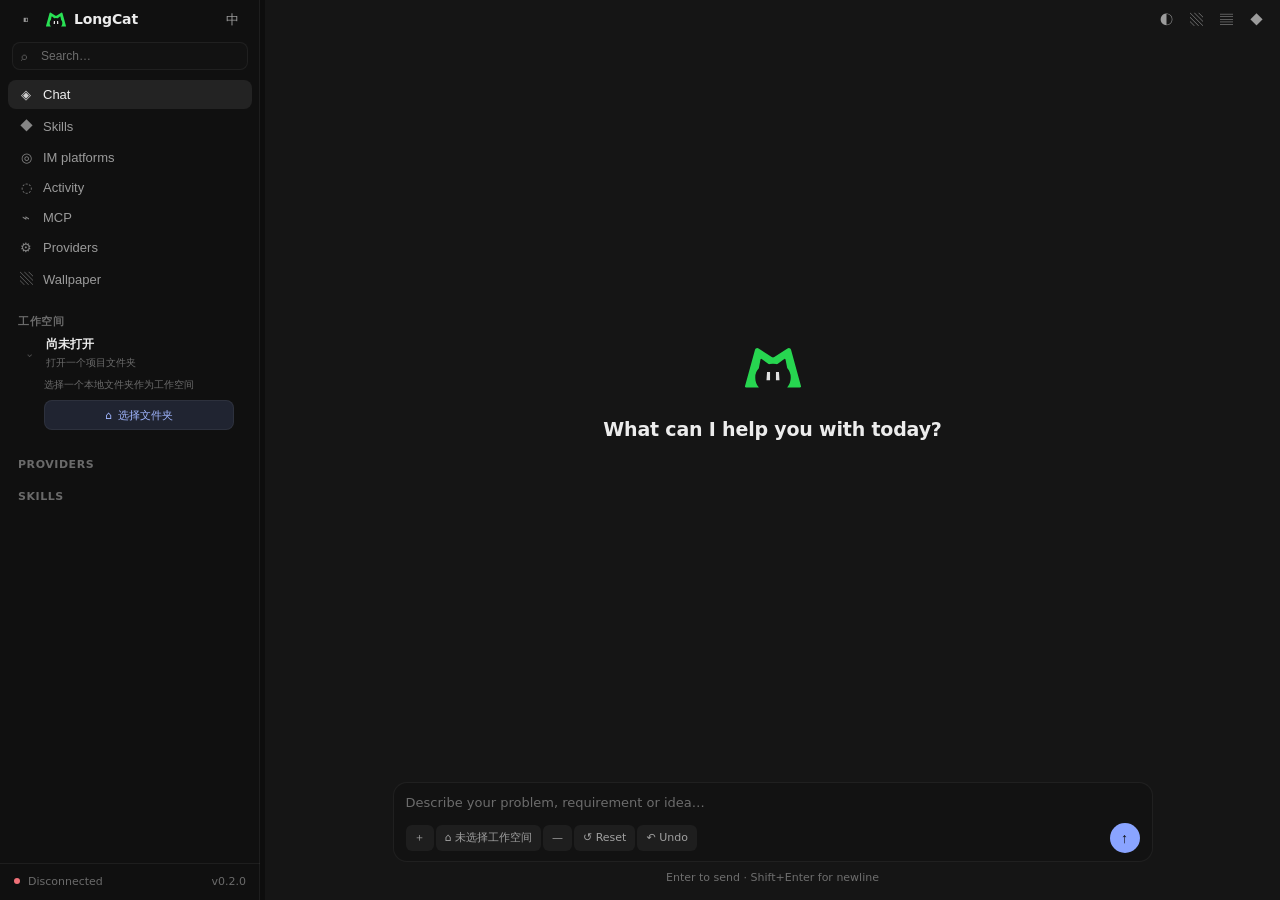
==== commit d444a381: "feat: add mcp and im bridge" ====
--- a/internal/server/web/index.html
+++ b/internal/server/web/index.html
@@ -362,6 +362,23 @@
 .wallpaper-control{padding:12px 0 2px;border-top:1px solid var(--border-subtle);margin-top:14px}.wallpaper-control-head{display:flex;align-items:center;justify-content:space-between;margin-bottom:7px;color:var(--text-secondary);font-size:11px}.wallpaper-control-value{color:var(--accent-hover);font-variant-numeric:tabular-nums}.wallpaper-range{width:100%;accent-color:var(--accent);cursor:pointer}.wallpaper-hint{color:var(--text-tertiary);font-size:10px;line-height:1.5;margin-top:10px}
 .modal-head{display:flex;align-items:center;justify-content:space-between;margin-bottom:16px}
 .modal-head h2{font-size:var(--text-lg);font-weight:600}
+.control-modal{width:min(780px,calc(100vw - 28px));max-height:88vh;padding:18px 20px}
+.control-kicker{color:var(--text-tertiary);font-size:10px;letter-spacing:.08em;text-transform:uppercase;margin-top:-10px;margin-bottom:14px}
+.control-section{border-top:1px solid var(--border-subtle);padding:13px 0 3px}
+.control-section-head{display:flex;align-items:center;gap:8px;margin-bottom:8px}
+.control-section-head h3{font-size:12px;font-weight:600;margin:0;color:var(--text-primary)}
+.control-section-head .grow{flex:1}.control-section-head small{font-size:10px;color:var(--text-tertiary)}
+.signal-row{display:flex;align-items:center;gap:9px;min-height:32px;padding:6px 8px;border-radius:var(--radius-md);background:color-mix(in srgb,var(--bg-elevated) 75%,transparent);margin-bottom:5px}
+.signal-rail{width:3px;align-self:stretch;min-height:19px;border-radius:var(--radius-full);background:var(--text-tertiary);flex-shrink:0}
+.signal-rail.ok{background:var(--success);box-shadow:0 0 7px color-mix(in srgb,var(--success) 55%,transparent)}
+.signal-rail.warn{background:var(--warning)}.signal-rail.fail{background:var(--danger)}.signal-rail.auth{background:#b48cff}
+.signal-main{min-width:0;flex:1}.signal-title{display:block;color:var(--text-primary);font-size:11px;font-weight:600;white-space:nowrap;overflow:hidden;text-overflow:ellipsis}.signal-meta{display:block;color:var(--text-tertiary);font-size:10px;white-space:nowrap;overflow:hidden;text-overflow:ellipsis;margin-top:2px}.signal-action{flex-shrink:0}
+.control-empty{color:var(--text-tertiary);font-size:11px;padding:7px 8px;border:1px dashed var(--border-subtle);border-radius:var(--radius-md)}
+.control-actions{display:flex;align-items:center;gap:7px;flex-wrap:wrap}.control-actions .form-select{width:auto;min-width:120px;padding:6px 8px}.control-actions .form-input{width:auto;min-width:150px;padding:6px 8px}
+.control-status{font-size:11px;color:var(--text-secondary);margin-left:auto}.control-status.ok{color:var(--success)}.control-status.warn{color:var(--warning)}.control-status.fail{color:var(--danger)}
+.control-qr{display:none;align-items:center;gap:14px;margin-top:10px;padding:10px;border:1px solid var(--border-subtle);border-radius:var(--radius-md);background:var(--bg-elevated)}
+.control-qr.open{display:flex}.control-qr img{width:150px;height:150px;background:#fff;border-radius:5px;padding:5px;image-rendering:auto}.control-qr-copy{min-width:0;flex:1;color:var(--text-secondary);font-size:11px;line-height:1.5}.control-qr-copy strong{display:block;color:var(--text-primary);margin-bottom:4px}.control-qr-copy code{font:10px var(--font-mono);word-break:break-all;color:var(--accent-hover)}
+.control-diff{display:none;max-height:180px;overflow:auto;margin:8px 0 0;padding:10px;background:var(--bg-code);border:1px solid var(--border-subtle);border-radius:var(--radius-md);font:10px/1.45 var(--font-mono);color:var(--text-secondary);white-space:pre-wrap}.control-diff.open{display:block}
 
 /* Provider table */
 .ptable{width:100%;border-collapse:collapse;margin-bottom:18px}
@@ -433,6 +450,32 @@
 .skill-card-desc{color:var(--text-secondary);font-size:var(--text-xs);line-height:1.5;flex:1}
 .skill-card-actions{display:flex;gap:6px;margin-top:4px}
 .sp-back{margin-bottom:12px}
+
+/* IM platform onboarding */
+.im-pane{flex:1;display:none;flex-direction:column;padding:0 32px;overflow-y:auto}
+.im-pane.open{display:flex}
+.im-pane-head{display:flex;align-items:flex-start;gap:14px;padding:22px 0 12px}
+.im-pane-head h2{font-size:20px;letter-spacing:-.02em;margin:0 0 5px}
+.im-pane-kicker{color:var(--text-tertiary);font:10px var(--font-mono);letter-spacing:.08em;text-transform:uppercase}
+.im-pane-intro{max-width:650px;color:var(--text-secondary);font-size:12px;line-height:1.6;margin:0 0 18px}
+.im-platform-grid{display:grid;grid-template-columns:repeat(3,minmax(0,1fr));gap:10px;margin-bottom:18px}
+.im-platform-card{position:relative;min-height:148px;padding:14px;border:1px solid var(--border-subtle);border-radius:var(--radius-lg);background:linear-gradient(145deg,color-mix(in srgb,var(--bg-elevated) 88%,transparent),color-mix(in srgb,var(--bg-code) 70%,transparent));overflow:hidden;transition:border var(--motion-fast),transform var(--motion-fast),background var(--motion-fast)}
+.im-platform-card::before{content:'';position:absolute;inset:0 auto 0 0;width:3px;background:var(--text-tertiary);opacity:.65}
+.im-platform-card:hover,.im-platform-card.selected{border-color:var(--accent);background:color-mix(in srgb,var(--accent-muted) 22%,var(--bg-elevated));transform:translateY(-1px)}
+.im-platform-card.selected::before{background:var(--accent);opacity:1;box-shadow:0 0 12px var(--accent)}
+.im-platform-top{display:flex;align-items:center;gap:9px;margin-bottom:12px}
+.im-platform-mark{display:grid;place-items:center;width:28px;height:28px;border-radius:8px;background:var(--bg-active);color:var(--accent-hover);font-size:12px;font-weight:700}
+.im-platform-name{font-size:13px;font-weight:650}.im-platform-state{margin-left:auto;color:var(--text-tertiary);font-size:10px}
+.im-platform-state.ok{color:var(--success)}.im-platform-state.warn{color:var(--warning)}
+.im-platform-copy{min-height:38px;color:var(--text-secondary);font-size:11px;line-height:1.5;margin-bottom:12px}
+.im-platform-meta{color:var(--text-tertiary);font:10px var(--font-mono);margin-bottom:10px}
+.im-connect-card{border-top:1px solid var(--border-subtle);padding:17px 0 19px}
+.im-connect-head{display:flex;align-items:baseline;gap:10px;margin-bottom:10px}.im-connect-head h3{font-size:13px;margin:0}.im-connect-head span{color:var(--text-tertiary);font-size:10px}
+.im-connect-actions{display:flex;align-items:center;gap:8px;flex-wrap:wrap}.im-connect-actions .form-select{min-width:145px}.im-connect-actions .form-input{min-width:180px;flex:1}
+.im-pane-qr{display:none;align-items:center;gap:15px;margin-top:12px;padding:12px;border:1px solid var(--border-subtle);border-radius:var(--radius-lg);background:var(--bg-elevated)}
+.im-pane-qr.open{display:flex}.im-pane-qr img{width:156px;height:156px;padding:6px;border-radius:7px;background:#fff}.im-pane-qr-copy{min-width:0;color:var(--text-secondary);font-size:11px;line-height:1.55}.im-pane-qr-copy strong{display:block;color:var(--text-primary);font-size:12px;margin-bottom:5px}.im-pane-qr-copy code{display:block;color:var(--accent-hover);font:10px/1.45 var(--font-mono);word-break:break-all;margin-top:6px}
+.im-pane-instances{border-top:1px solid var(--border-subtle);padding:15px 0 28px}.im-pane-instances-head{display:flex;align-items:center;justify-content:space-between;margin-bottom:8px}.im-pane-instances-head h3{font-size:13px;margin:0}.im-pane-bridge-state{font-size:10px;color:var(--text-tertiary)}.im-pane-bridge-state.ok{color:var(--success)}
+@media(max-width:760px){.im-platform-grid{grid-template-columns:1fr}.im-pane{padding:0 18px}.im-pane-qr{align-items:flex-start}.im-pane-qr img{width:128px;height:128px}}
 
 /* Skills Popup */
 .skills-popup{position:fixed;top:0;left:0;right:0;bottom:0;z-index:2000;display:flex;align-items:center;justify-content:center}
@@ -568,6 +611,52 @@
     <div class="sp-body" id="skillsBody"></div>
   </div>
 
+  <!-- IM Platform Pane -->
+  <div class="im-pane" id="imPane">
+    <div class="im-pane-head">
+      <div>
+        <div class="im-pane-kicker" data-i18n="imPaneKicker">REMOTE CHANNELS / ONBOARDING</div>
+        <h2 data-i18n="imPaneTitle">IM 平台</h2>
+        <p class="im-pane-intro" data-i18n="imPaneIntro">选择一个平台，使用二维码完成接入。凭据会保存在本机，Agent 可以通过桥接服务响应对应会话。</p>
+      </div>
+      <span class="grow"></span>
+      <button class="icon-btn" onclick="closeIMPane()" title="关闭">✕</button>
+    </div>
+    <div class="im-platform-grid">
+      <article class="im-platform-card" data-platform-card="feishu">
+        <div class="im-platform-top"><span class="im-platform-mark">飞</span><span class="im-platform-name">Feishu</span><span class="im-platform-state" id="imPaneStateFeishu">—</span></div>
+        <div class="im-platform-copy" data-i18n="imFeishuDesc">飞书个人 Agent：扫码授权并自动创建应用凭据。</div>
+        <div class="im-platform-meta">PersonalAgent · OAuth QR</div>
+        <button class="btn" onclick="selectIMChannel('feishu')" data-i18n="configureIM">配置接入</button>
+      </article>
+      <article class="im-platform-card" data-platform-card="lark">
+        <div class="im-platform-top"><span class="im-platform-mark">L</span><span class="im-platform-name">Lark</span><span class="im-platform-state" id="imPaneStateLark">—</span></div>
+        <div class="im-platform-copy" data-i18n="imLarkDesc">Lark Personal Agent：使用国际版账号体系扫码登录。</div>
+        <div class="im-platform-meta">PersonalAgent · OAuth QR</div>
+        <button class="btn" onclick="selectIMChannel('lark')" data-i18n="configureIM">配置接入</button>
+      </article>
+      <article class="im-platform-card" data-platform-card="weixin">
+        <div class="im-platform-top"><span class="im-platform-mark">微</span><span class="im-platform-name">微信</span><span class="im-platform-state" id="imPaneStateWeixin">—</span></div>
+        <div class="im-platform-copy" data-i18n="imWeixinDesc">微信 iLink Bot：扫码确认机器人登录，二维码过期会自动刷新。</div>
+        <div class="im-platform-meta">iLink Bot · QR refresh</div>
+        <button class="btn" onclick="selectIMChannel('weixin')" data-i18n="configureIM">配置接入</button>
+      </article>
+    </div>
+    <section class="im-connect-card">
+      <div class="im-connect-head"><h3 data-i18n="imConnectTitle">接入平台</h3><span data-i18n="imConnectHint">扫码完成后会保存为一个 IM 实例</span></div>
+      <div class="im-connect-actions">
+        <select class="form-select" id="imPaneChannel" aria-label="IM 渠道"><option value="feishu">Feishu</option><option value="lark">Lark</option><option value="weixin">微信</option></select>
+        <input class="form-input" id="imPaneName" data-i18n-ph="imInstancePlaceholder" placeholder="实例名称（可选）">
+        <button class="btn btn-primary" id="btnImPaneScan" data-i18n="scanLogin">扫码登录</button>
+      </div>
+      <div class="im-pane-qr" id="imPaneQrBox"><img id="imPaneQrImage" alt="IM QR"><div class="im-pane-qr-copy"><strong id="imPaneQrTitle" data-i18n="imScanTitle">请使用对应 App 扫描二维码</strong><span id="imPaneQrHint" data-i18n="scanWaiting">等待扫码确认…</span><code id="imPaneQrCode"></code></div></div>
+    </section>
+    <section class="im-pane-instances">
+      <div class="im-pane-instances-head"><h3 data-i18n="imInstancesTitle">已接入实例</h3><span class="im-pane-bridge-state" id="imPaneBridgeState">—</span></div>
+      <div id="imPaneInstances"></div>
+    </section>
+  </div>
+
   <!-- Composer -->
   <div class="composer-wrap">
     <div class="composer-inner">
@@ -582,6 +671,7 @@
           <button class="chip-btn workspace-chip" id="chipWorkspace" title="当前工作空间">⌂ 未选择工作空间</button>
           <button class="chip-btn" id="chipModel">—</button>
           <button class="chip-btn" id="chipReset" data-i18n="resetChip">↺ 重置</button>
+          <button class="chip-btn" id="btnUndo" data-i18n="undoLast" title="撤销最近一次 Agent 文件修改">↶ 撤销</button>
           <div class="grow"></div>
           <button class="stop-btn" id="btnStop" title="中断回复">■</button>
           <button class="send-btn" id="btnSend" title="Enter">↑</button>
@@ -689,6 +779,40 @@
   </div>
 </div>
 
+<!-- ========== Capability Control Room ========== -->
+<div class="overlay" id="controlOverlay">
+  <div class="modal control-modal">
+    <div class="modal-head">
+      <h2 data-i18n="controlRoomTitle">MCP 控制室</h2>
+      <button class="icon-btn" onclick="closeControlRoom()" title="关闭">✕</button>
+    </div>
+    <div class="control-kicker" data-i18n="controlRoomKicker">连接、活动与变更</div>
+    <section class="control-section">
+      <div class="control-section-head"><h3 data-i18n="mcpSection">MCP 服务</h3><span class="grow"></span><button class="btn" id="btnMcpRefresh" data-i18n="refreshBtn">刷新</button></div>
+      <div id="mcpRows"></div>
+    </section>
+  </div>
+</div>
+
+<!-- ========== Activity Room ========== -->
+<div class="overlay" id="activityOverlay">
+  <div class="modal control-modal activity-modal">
+    <div class="modal-head">
+      <h2 data-i18n="activityRoomTitle">工作区活动</h2>
+      <button class="icon-btn" onclick="closeActivityRoom()" title="关闭">✕</button>
+    </div>
+    <div class="control-kicker" data-i18n="activityRoomKicker">Agent 运行与文件变更</div>
+    <section class="control-section">
+      <div class="control-section-head"><h3 data-i18n="agentActivitySection">Agent 活动</h3><span class="grow"></span><small data-i18n="agentActivityHint">实时子 Agent 任务</small></div>
+      <div id="agentActivityRows"></div>
+    </section>
+    <section class="control-section">
+      <div class="control-section-head"><h3 data-i18n="changesSection">工作区变更</h3><span class="grow"></span><button class="btn" id="btnActivityUndo" data-i18n="undoLast">↶ 撤销</button></div>
+      <div id="changeRows"></div><pre class="control-diff" id="activityDiff"></pre>
+    </section>
+  </div>
+</div>
+
 <div class="toast" id="toast"></div>
 
 <script>
@@ -710,6 +834,8 @@
   fileTooLarge:'文件过大（单个不超过 15 MB）',attachmentsTooMany:'最多上传 10 个文件',
   attachmentsTotalTooLarge:'附件总大小不能超过 48 MB',
   resetChip:'↺ 重置',
+  undoLast:'↶ 撤销',workspaceChanged:'工作区文件已变化：{path}',
+  mcpMenu:'MCP',activityMenu:'活动',imMenu:'IM 平台',imPaneKicker:'REMOTE CHANNELS / ONBOARDING',imPaneTitle:'IM 平台',imPaneIntro:'选择一个平台，使用二维码完成接入。凭据会保存在本机，Agent 可以通过桥接服务响应对应会话。',imFeishuDesc:'飞书个人 Agent：扫码授权并自动创建应用凭据。',imLarkDesc:'Lark Personal Agent：使用国际版账号体系扫码登录。',imWeixinDesc:'微信 iLink Bot：扫码确认机器人登录，二维码过期会自动刷新。',configureIM:'配置接入',imConnectTitle:'接入平台',imConnectHint:'扫码完成后会保存为一个 IM 实例',imInstancePlaceholder:'实例名称（可选）',imScanTitle:'请使用对应 App 扫描二维码',imInstancesTitle:'已接入实例',imNotConnected:'未接入',imConfigured:'已配置',imActive:'运行中',controlRoomTitle:'MCP 控制室',controlRoomKicker:'服务状态与工具',activityRoomTitle:'工作区活动',activityRoomKicker:'Agent 运行与文件变更',mcpSection:'MCP 服务',imSection:'IM Bridge',agentActivitySection:'Agent 活动',agentActivityHint:'实时子 Agent 任务',changesSection:'工作区变更',refreshBtn:'刷新',scanLogin:'扫码登录',emptyMcp:'尚未配置 MCP 服务',emptyIm:'尚未配置 IM 实例',emptyActivity:'当前没有运行中的子 Agent',emptyChanges:'暂无 Agent 文件变更',imStopped:'已停止',imRunning:'运行中',imDegraded:'需要处理',scanWaiting:'等待扫码确认…',scanDone:'登录完成，凭据已保存',scanError:'扫码失败：{error}',diffBtn:'查看 Diff',openBtn:'打开',
 toggleTheme:'切换主题',preview:'预览',settings:'设置',
    previewTitle:'实时预览',
   providerModalTitle:'LLM 供应商管理',
@@ -740,6 +866,8 @@
   fileTooLarge:'File is too large (15 MB max)',attachmentsTooMany:'Up to 10 files',
   attachmentsTotalTooLarge:'Attachments must be 48 MB or less in total',
   resetChip:'↺ Reset',
+  undoLast:'↶ Undo',workspaceChanged:'Workspace file changed: {path}',
+  mcpMenu:'MCP',activityMenu:'Activity',imMenu:'IM platforms',imPaneKicker:'REMOTE CHANNELS / ONBOARDING',imPaneTitle:'IM platforms',imPaneIntro:'Choose a platform and complete onboarding with a QR code. Credentials stay on this device so the Agent can respond through the bridge.',imFeishuDesc:'Feishu Personal Agent: authorize by QR and create app credentials automatically.',imLarkDesc:'Lark Personal Agent: sign in with the international account flow.',imWeixinDesc:'Weixin iLink Bot: confirm the bot login by QR; expired codes refresh automatically.',configureIM:'Configure',imConnectTitle:'Connect a platform',imConnectHint:'A new IM instance is saved after QR confirmation',imInstancePlaceholder:'Instance name (optional)',imScanTitle:'Scan with the matching app',imInstancesTitle:'Connected instances',imNotConnected:'Not connected',imConfigured:'Configured',imActive:'Running',controlRoomTitle:'MCP control room',controlRoomKicker:'Service status and tools',activityRoomTitle:'Workspace activity',activityRoomKicker:'Agent runs and file changes',mcpSection:'MCP servers',imSection:'IM Bridge',agentActivitySection:'Agent activity',agentActivityHint:'Live sub-agent tasks',changesSection:'Workspace changes',refreshBtn:'Refresh',scanLogin:'Scan to sign in',emptyMcp:'No MCP servers configured',emptyIm:'No IM instances configured',emptyActivity:'No sub-agents are running',emptyChanges:'No Agent file changes yet',imStopped:'Stopped',imRunning:'Running',imDegraded:'Needs attention',scanWaiting:'Waiting for scan confirmation…',scanDone:'Signed in; credentials saved',scanError:'Scan failed: {error}',diffBtn:'View Diff',openBtn:'Open',
 toggleTheme:'Toggle theme',preview:'Preview',settings:'Settings',
    previewTitle:'Live Preview',
   providerModalTitle:'LLM Provider Management',
@@ -757,7 +885,8 @@
   errorPrefix:'✖ ',
  }
 };
-let curLang=(localStorage.getItem('lang'))||((navigator.language||'zh-CN').startsWith('zh')?'zh-CN':'en-US');
+I18N['zh-TW']={...I18N['zh-CN'],appTitle:'LongCat — 智慧通用 AI 助手',welcomeTitle:'今天想做什麼？',inputPlaceholder:'描述你的問題、需求或想法…',inputHint:'Enter 傳送 · Shift+Enter 換行',previewTitle:'即時預覽',settings:'設定',navChat:'對話',navSkills:'技能',navProviders:'供應商',imMenu:'IM 平台',imPaneTitle:'IM 平台',imPaneIntro:'選擇一個平台，使用 QR Code 完成接入。憑據會保存在本機，Agent 可以透過橋接服務回應對應會話。',configureIM:'設定接入',imConnectTitle:'接入平台',imInstancesTitle:'已接入實例',connected:'已連線',disconnected:'未連線',undoLast:'↶ 復原'};
+let curLang=(localStorage.getItem('lang'))||((navigator.language||'zh-CN').startsWith('zh')?(navigator.language||'').toLowerCase().includes('hant')?'zh-TW':'zh-CN':'en-US');
 function t(k){return (I18N[curLang]||{})[k]??k;}
 function tf(k,vars){let s=t(k);for(const[a,b]of Object.entries(vars||{}))s=s.replace('{'+a+'}',b);return s;}
 function applyI18n(){
@@ -765,11 +894,11 @@
   document.querySelectorAll('[data-i18n]').forEach(el=>{const k=el.dataset.i18n;if(t(k)!==k)el.textContent=t(k);});
   document.querySelectorAll('[data-i18n-ph]').forEach(el=>{const k=el.dataset.i18nPh;if(t(k)!==k)el.placeholder=t(k);});
   document.querySelectorAll('[data-i18n-title]').forEach(el=>{const k=el.dataset.i18nTitle;if(t(k)!==k)el.title=t(k);});
-  $('btnLang').textContent=curLang==='zh-CN'?'EN':'中';
+  $('btnLang').textContent=curLang==='en-US'?'中':'EN';
   document.title=t('appTitle');
   renderNav();
 }
-function toggleLang(){curLang=curLang==='zh-CN'?'en-US':'zh-CN';localStorage.setItem('lang',curLang);applyI18n();refresh();}
+function toggleLang(){curLang=curLang==='en-US'?'zh-CN':'en-US';localStorage.setItem('lang',curLang);fetch('/api/settings/locale',{method:'PUT',headers:{'Content-Type':'application/json'},body:JSON.stringify({locale:curLang==='en-US'?'en':'zh'})}).catch(()=>{});applyI18n();refresh();}
 
 // ============================================================
 // State & utils
@@ -781,6 +910,7 @@
 let isFullscreen=false;
 let workspaceExpanded=false;
 let pendingAttachments=[];
+let workspaceEvents=null;
 const MAX_ATTACHMENT_BYTES=15*1024*1024;
 const MAX_ATTACHMENT_COUNT=10;
 const MAX_ATTACHMENT_TOTAL=48*1024*1024;
@@ -788,6 +918,43 @@
 function toast(m){const el=$('toast');el.textContent=m;el.classList.add('show');
   setTimeout(()=>el.classList.remove('show'),2000);}
 const catAvatar='<svg><use href="#longcat"/></svg>';
+
+// ============================================================
+// Capability control room — shared desktop/browser surface
+// ============================================================
+let controlOpen=false,activityOpen=false,imScanTimer=null,imScanState=null;
+function openControlRoom(){if(activityOpen)closeActivityRoom();closeMainPanes();controlOpen=true;$('controlOverlay').classList.add('open');loadControlRoom();}
+function closeControlRoom(){controlOpen=false;$('controlOverlay').classList.remove('open');}
+function openActivityRoom(){if(controlOpen)closeControlRoom();closeMainPanes();activityOpen=true;$('activityOverlay').classList.add('open');renderNav();loadActivityRoom();}
+function closeActivityRoom(){activityOpen=false;$('activityOverlay').classList.remove('open');renderNav();}
+function controlTone(tone,healthy){if(tone==='auth_required'||tone==='auth_expired')return'auth';if(tone==='error'||healthy===false)return'fail';if(tone==='warn')return'warn';if(tone==='ok'||healthy===true)return'ok';return'';}
+function signalRow(title,meta,tone,action){return `<div class="signal-row"><span class="signal-rail ${tone||''}"></span><div class="signal-main"><span class="signal-title">${esc(title)}</span><span class="signal-meta">${esc(meta||'')}</span></div>${action||''}</div>`;}
+async function loadControlRoom(){
+  await refresh();
+  renderMcpRows(state.mcp||[]);
+}
+async function loadActivityRoom(){
+  await refresh();
+  let changes=[];
+  try{const r=await fetch('/api/workspace/undo');if(r.ok)changes=await r.json();}catch(e){}
+  renderAgentActivity(state.agent_activity||[]);renderChangeRows(changes);
+}
+function renderMcpRows(list){
+  const p=$('mcpRows');if(!list.length){p.innerHTML=`<div class="control-empty">${esc(t('emptyMcp'))}</div>`;return;}
+  p.innerHTML=list.map(s=>{const tone=controlTone(s.tone,s.healthy),meta=[s.protocol,s.tools?.length?`${s.tools.length} tools`: '0 tools',s.last_error||s.hint].filter(Boolean).join(' · ');return signalRow(s.name||s.id,meta,tone,'');}).join('');
+}
+function renderAgentActivity(rows){const p=$('agentActivityRows');if(!rows.length){p.innerHTML=`<div class="control-empty">${esc(t('emptyActivity'))}</div>`;return;}p.innerHTML=rows.map(a=>signalRow(a.agent||a.id,[a.status,a.current_tool||a.task].filter(Boolean).join(' · '),a.status==='error'?'fail':a.status==='running'?'ok':'')).join('');}
+function renderChangeRows(rows){const p=$('changeRows');if(!rows.length){p.innerHTML=`<div class="control-empty">${esc(t('emptyChanges'))}</div>`;return;}const list=[...rows].reverse().slice(0,8);p.innerHTML=list.map(e=>signalRow(e.file,e.action||e.timestamp,'warn',`<button class="btn signal-action" onclick="showDiff('${encodeURIComponent(e.file)}')">${esc(t('diffBtn'))}</button>`)).join('');}
+async function refreshMcp(){try{await fetch('/api/mcp/refresh',{method:'POST'});await loadControlRoom();}catch(e){toast(t('errorPrefix')+String(e));}}
+function imScanRefs(){return {name:'imPaneName',box:'imPaneQrBox',image:'imPaneQrImage',hint:'imPaneQrHint',code:'imPaneQrCode'};}
+async function beginImScan(channel,surface){
+  if(imScanTimer)clearTimeout(imScanTimer);
+  imScanState={channel,deviceCode:'',surface};const ui=imScanRefs();$(ui.box).classList.remove('open');
+  try{const r=await fetch('/api/im/scan/begin',{method:'POST',headers:{'Content-Type':'application/json'},body:JSON.stringify({channel,options:{}})}),d=await r.json();if(d.error){toast(d.error);return;}imScanState.deviceCode=d.device_code;$(ui.image).src=d.verification_uri;$(ui.code).textContent=d.device_code;$(ui.hint).textContent=t('scanWaiting');$(ui.box).classList.add('open');pollImScan(Math.max(1000,Number(d.interval_sec||3)*1000));}catch(e){toast(t('errorPrefix')+String(e));}
+}
+function startImPaneScan(){beginImScan($('imPaneChannel').value,'pane');}
+function pollImScan(delay){imScanTimer=setTimeout(async()=>{if(!imScanState)return;const ui=imScanRefs();try{const r=await fetch('/api/im/scan/poll',{method:'POST',headers:{'Content-Type':'application/json'},body:JSON.stringify({channel:imScanState.channel,device_code:imScanState.deviceCode})}),d=await r.json();if(d.error&&!d.status){toast(tf('scanError',{error:d.error}));return;}if(d.verification_uri){$(ui.image).src=d.verification_uri;}if(d.device_code){imScanState.deviceCode=d.device_code;$(ui.code).textContent=d.device_code;}if(d.status==='completed'){const channel=d.platform||imScanState.channel;const name=$(ui.name).value.trim()||channel;const secrets={app_id:d.app_id||'',app_secret:d.app_secret||''};const payload={instance:{id:'',channel,name,enabled:true,options:{},acl:{},project_scope:'current',presenter:'off',status:'configured'},secrets,connect_after_save:true};const saved=await fetch('/api/im/instances',{method:'POST',headers:{'Content-Type':'application/json'},body:JSON.stringify(payload)});if(!saved.ok){const err=await saved.json();toast(err.error||'保存失败');return;}$(ui.hint).textContent=t('scanDone');imScanState=null;if(document.getElementById('imPane')?.classList.contains('open'))await loadIMPane();else await loadControlRoom();return;}if(d.status==='denied'||d.status==='expired'||d.status==='error'){toast(tf('scanError',{error:d.error||d.status}));return;}pollImScan(2000);}catch(e){toast(t('errorPrefix')+String(e));}},delay);}
+async function showDiff(encoded){const path=decodeURIComponent(encoded);try{const r=await fetch('/api/workspace/diff?path='+encodeURIComponent(path)),d=await r.json();if(d.error){toast(d.error);return;}$('activityDiff').textContent=d.unified||`${d.before||''}\n→\n${d.after||''}`;$('activityDiff').classList.add('open');}catch(e){toast(t('errorPrefix')+String(e));}}
 
 // ============================================================
 // Wallpaper — media in IndexedDB, small preferences in localStorage
@@ -836,12 +1003,16 @@
 // Render
 // ============================================================
 function renderNav(){
+  const imOpen=$('imPane')?.classList.contains('open'),skillsOpen=$('skillsPane')?.classList.contains('open'),activityIsOpen=$('activityOverlay')?.classList.contains('open');
   $('sbNav').innerHTML=[
-    {icon:'◈',key:'navChat',active:true},
-    {icon:'◆',key:'navSkills',onclick:'openSkillsPane()'},
+    {icon:'◈',key:'navChat',active:!imOpen&&!skillsOpen&&!activityIsOpen,onclick:'closeMainPanes()'},
+    {icon:'◆',key:'navSkills',active:skillsOpen,onclick:'openSkillsPane()'},
+    {icon:'◎',key:'imMenu',active:imOpen,onclick:'openIMPane()'},
+    {icon:'◌',key:'activityMenu',active:activityIsOpen,onclick:'openActivityRoom()'},
+    {icon:'⌁',key:'mcpMenu',active:false,onclick:'openControlRoom()'},
     {icon:'⚙',key:'navProviders',onclick:'openModal()'},
     {icon:'▧',key:'wallpaper',onclick:'openWallpaper()'}
-  ].map(n=>`<button class="nav-item${n.active?' active':''}" ${n.onclick?`onclick="${n.onclick}"`:''}>
+  ].map(n=>`<button class="nav-item${n.active?' active':''}" data-nav-key="${n.key}" ${n.onclick?`onclick="${n.onclick}"`:''}>
     <span class="ni">${n.icon}</span>${t(n.key)}</button>`).join('');
 }
 
@@ -849,6 +1020,7 @@
 async function refresh(){
   try{
     const r=await fetch('/api/state');state=await r.json();
+    if(!localStorage.getItem('lang')&&state.locale){curLang=state.locale==='en'?'en-US':state.locale==='zh-TW'?'zh-TW':'zh-CN';applyI18n();}
     $('connDot').style.background='var(--success)';$('connText').textContent=t('connected');
   }catch(e){
     $('connDot').style.background='var(--danger)';$('connText').textContent=t('disconnected');return;
@@ -1195,6 +1367,7 @@
   // over src in browsers. Remove it completely before loading a workspace URL.
   $('previewFrame').removeAttribute('srcdoc');
   $('previewFrame').src=previewUrl;
+  if(!input.startsWith('generated://'))fetch('/api/preview/navigate',{method:'POST',headers:{'Content-Type':'application/json'},body:JSON.stringify({url:input})}).catch(()=>{});
 }
 function loadWorkspacePreview(){
   if(!previewOn || !previewUrl)return;
@@ -1213,8 +1386,12 @@
     loadWorkspacePreview();
   }
 }
-function previewHistory(method){
-  try{ $('previewFrame').contentWindow.history[method](); }catch(e){ }
+async function previewHistory(method){
+  const endpoint=method==='back'?'/api/preview/back':'/api/preview/forward';
+  try{const r=await fetch(endpoint,{method:'POST'}),d=await r.json();if(d.current_url)navigatePreviewWithoutHistory(d.current_url);}catch(e){try{$('previewFrame').contentWindow.history[method]();}catch(_){}}
+}
+function navigatePreviewWithoutHistory(raw){
+  const input=String(raw||'').trim();if(!input)return;previewUrl=normalizePreviewUrl(input);$('previewAddress').value=input;$('previewFrame').removeAttribute('srcdoc');$('previewFrame').src=previewUrl;
 }
 
 // ============================================================
@@ -1228,6 +1405,8 @@
 $('wallpaperInput').onchange=e=>{const file=e.target.files?.[0];chooseWallpaper(file);e.target.value='';};
 $('btnClearWallpaper').onclick=clearWallpaper;
 $('wallpaperOverlay').onclick=e=>{if(e.target===$('wallpaperOverlay'))closeWallpaper();};
+$('controlOverlay').onclick=e=>{if(e.target===$('controlOverlay'))closeControlRoom();};
+$('activityOverlay').onclick=e=>{if(e.target===$('activityOverlay'))closeActivityRoom();};
 [['wallpaperScrim','scrim'],['wallpaperPane','pane'],['wallpaperBlur','blur']].forEach(([id,key])=>$(id).addEventListener('input',e=>{wallpaperState.prefs[key]=Number(e.target.value);saveWallpaperPrefs();}));
 $('btnTheme').onclick=()=>{
   const d=document.documentElement;
@@ -1237,6 +1416,9 @@
 };
 $('btnLang').onclick=toggleLang;
 $('btnSkillsView').onclick=openSkillsPane;
+$('btnMcpRefresh').onclick=refreshMcp;
+$('btnImPaneScan').onclick=startImPaneScan;
+$('btnActivityUndo').onclick=undoLastChange;
 $('btnAddRepo').onclick=async()=>{
   const inp=$('skillRepoInput');const url=inp.value.trim();
   if(!url)return;
@@ -1292,16 +1474,59 @@
 // Skills 市场
 // ============================================================
 let skillsViewRepo=null;
+function closeMainPanes(){
+  $('skillsPane').classList.remove('open');
+  $('imPane').classList.remove('open');
+  $('chatArea').style.display='';
+  document.querySelector('.composer-wrap').style.display='';
+  renderNav();
+}
 function openSkillsPane(){
+  $('imPane').classList.remove('open');
   $('skillsPane').classList.add('open');
   $('chatArea').style.display='none';
   document.querySelector('.composer-wrap').style.display='none';
-  skillsViewRepo=null;loadSkillsView();
+  skillsViewRepo=null;renderNav();loadSkillsView();
 }
 function closeSkillsPane(){
+  closeMainPanes();
+}
+function openIMPane(){
   $('skillsPane').classList.remove('open');
-  $('chatArea').style.display='';
-  document.querySelector('.composer-wrap').style.display='';
+  $('imPane').classList.add('open');
+  $('chatArea').style.display='none';
+  document.querySelector('.composer-wrap').style.display='none';
+  renderNav();loadIMPane();
+}
+function closeIMPane(){
+  closeMainPanes();
+}
+function selectIMChannel(channel){
+  $('imPaneChannel').value=channel;
+  document.querySelectorAll('.im-platform-card').forEach(card=>card.classList.toggle('selected',card.dataset.platformCard===channel));
+  $('imPaneName').focus();
+  document.querySelector('.im-connect-card')?.scrollIntoView({behavior:'smooth',block:'center'});
+}
+async function loadIMPane(){
+  await refresh();
+  try{
+    const r=await fetch('/api/im/state');const data=await r.json();
+    const instances=data.instances||[],bridge=data.bridge||{};
+    const byChannel={};instances.forEach(item=>{byChannel[item.channel]=item;});
+    ['feishu','lark','weixin'].forEach(channel=>{
+      const item=byChannel[channel],el=$('imPaneState'+channel[0].toUpperCase()+channel.slice(1));
+      if(!el)return;
+      el.className='im-platform-state '+(item?.has_credentials?'ok':'');
+      el.textContent=item?.status==='connected'?t('imActive'):item?.has_credentials?t('imConfigured'):t('imNotConnected');
+    });
+    const bridgeState=$('imPaneBridgeState');bridgeState.className='im-pane-bridge-state '+(bridge.state==='running'?'ok':'');bridgeState.textContent=bridge.state==='running'?t('imRunning'):t('imStopped');
+    $('imPaneInstances').innerHTML=instances.length?instances.map(item=>signalRow(item.name||item.channel,[item.channel,item.has_credentials?t('imConfigured'):t('imNotConnected'),item.enabled?t('imActive'):t('imStopped')].join(' · '),controlTone(item.status,item.has_credentials),`<button class="btn signal-action" onclick="deleteIMPaneInstance('${esc(item.id)}')">×</button>`)).join(''):`<div class="control-empty">${esc(t('emptyIm'))}</div>`;
+    selectIMChannel($('imPaneChannel').value||'feishu');
+  }catch(e){$('imPaneInstances').innerHTML=`<div class="control-empty">${esc(t('errorPrefix')+String(e))}</div>`;}
+}
+async function deleteIMPaneInstance(id){
+  if(!confirm('删除该 IM 实例？'))return;
+  try{const r=await fetch('/api/im/instances/'+encodeURIComponent(id),{method:'DELETE'});const d=await r.json();if(d.error){toast(t('errorPrefix')+d.error);return;}await loadIMPane();}catch(e){toast(t('errorPrefix')+String(e));}
 }
 async function loadSkillsView(){
   const body=$('skillsBody');
@@ -1453,6 +1678,7 @@
     const r=await fetch('/api/workspace'); const data=await r.json();
     renderWorkspaces(data.workspaces||[], data.workspace_info?.id);
     if(data.workspace){
+      connectWorkspaceEvents();
       const name=data.workspace_info?.name||data.workspace.split(/[\\/]/).pop()||data.workspace;
       $('currentWorkspaceName').textContent=name;
       $('currentWorkspace').textContent=data.workspace;
@@ -1463,7 +1689,8 @@
       $('workspaceOpenPanel').classList.toggle('is-collapsed',!workspaceExpanded);
       renderSessions(data.sessions||[],data.active_session_id);
       if(restore)restoreMessages(data.messages||[]);
-      if(previewOn && previewUrl!=='generated://response')loadWorkspacePreview();
+      if(data.preview?.current_url && previewUrl!=='generated://response' && !previewUrl){navigatePreviewWithoutHistory(data.preview.current_url);}
+      else if(previewOn && previewUrl!=='generated://response')loadWorkspacePreview();
     }else{
       $('currentWorkspaceName').textContent='尚未打开';
       $('currentWorkspace').textContent='打开一个项目文件夹';
@@ -1478,6 +1705,15 @@
     $('currentWorkspaceName').textContent='加载失败';
     $('currentWorkspace').textContent='无法连接工作空间服务';
   }
+}
+function connectWorkspaceEvents(){
+  if(workspaceEvents||!window.EventSource)return;
+  workspaceEvents=new EventSource('/api/workspace/events');
+  workspaceEvents.addEventListener('change',ev=>{try{const d=JSON.parse(ev.data);toast(tf('workspaceChanged',{path:d.path||''}));if(activityOpen)loadActivityRoom();}catch(e){}});
+  workspaceEvents.onerror=()=>{workspaceEvents?.close();workspaceEvents=null;setTimeout(()=>{if(state.workspace)connectWorkspaceEvents();},3000);};
+}
+async function undoLastChange(){
+  try{const r=await fetch('/api/workspace/undo',{method:'POST'}),d=await r.json();if(d.error){toast(d.error);return;}toast(t('undoLast'));await loadWorkspace(false);if(activityOpen)await loadActivityRoom();}catch(e){toast(t('errorPrefix')+String(e));}
 }
 
 async function setWorkspace(path){
@@ -1692,12 +1928,14 @@
 $('btnSidebarToggleMain').onclick=toggleSidebar;
 $('btnPreviewToggle').onclick=togglePreview;
 $('btnPreviewFullscreen').onclick=togglePreviewFullscreen;
+$('btnUndo').onclick=undoLastChange;
 $('previewBack').onclick=()=>previewHistory('back');
 $('previewForward').onclick=()=>previewHistory('forward');
 $('previewReload').onclick=()=>{try{$('previewFrame').contentWindow.location.reload();}catch(e){$('previewFrame').src=previewUrl;}};
 $('previewHome').onclick=()=>navigatePreview('/api/preview/index.html');
 $('previewGo').onclick=()=>navigatePreview($('previewAddress').value);
 $('previewAddress').addEventListener('keydown',e=>{if(e.key==='Enter')navigatePreview(e.target.value);});
+document.addEventListener('keydown',e=>{if(!previewOn||!e.altKey)return;if(e.key==='ArrowLeft'){e.preventDefault();previewHistory('back');}else if(e.key==='ArrowRight'){e.preventDefault();previewHistory('forward');}else if(e.key.toLowerCase()==='r'){e.preventDefault();$('previewReload').click();}});
 if($('btnPickWorkspace')) $('btnPickWorkspace').onclick=pickWorkspace;
 if($('btnRevealWorkspace')) $('btnRevealWorkspace').onclick=revealWorkspace;
 if($('btnNewSession')) $('btnNewSession').onclick=newSession;
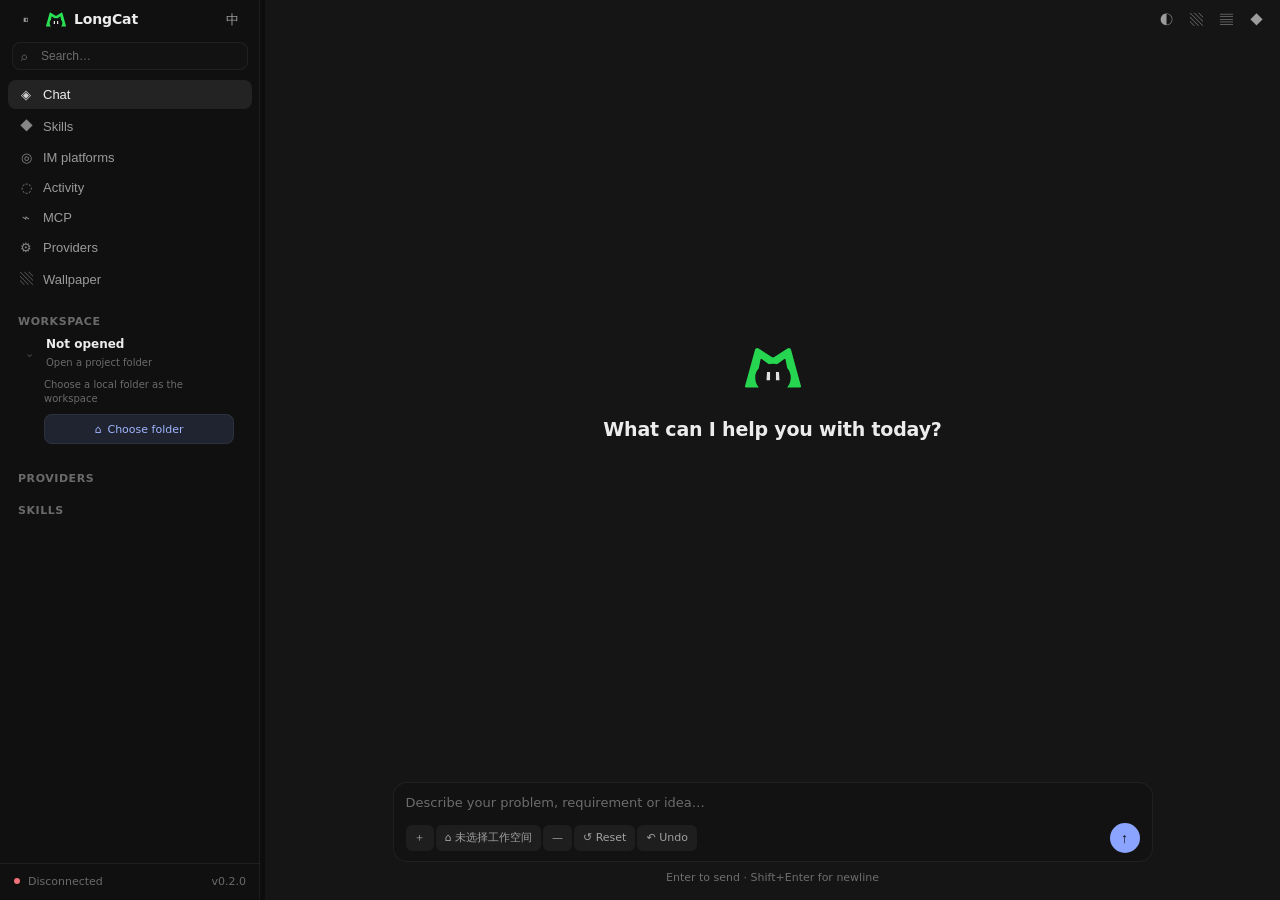
==== commit 9f7ed88c: "feat: add blog and fix some problems" ====
--- a/internal/server/web/index.html
+++ b/internal/server/web/index.html
@@ -529,13 +529,13 @@
 <!-- ========== Sidebar ========== -->
 <aside class="sidebar" id="leftSidebar">
   <div class="sb-top">
-    <button class="sidebar-toggle" id="btnSidebarToggle" title="切换侧栏">◧</button>
+    <button class="sidebar-toggle" id="btnSidebarToggle" data-i18n-title="toggleSidebar" title="切换侧栏">◧</button>
     <div class="sb-logo">
       <svg><use href="#longcat"/></svg>
       <span data-i18n="appName">LongCat-frontend</span>
     </div>
     <div class="grow"></div>
-    <button class="icon-btn" id="btnLang" title="Language">中</button>
+    <button class="icon-btn" id="btnLang" data-i18n-title="languageToggle" title="Language">中</button>
   </div>
   <div class="sb-search">
     <span class="si">⌕</span>
@@ -543,22 +543,22 @@
   </div>
   <div class="sb-body">
     <nav class="sb-nav" id="sbNav"></nav>
-    <div class="sb-title">工作空间</div>
+    <div class="sb-title" data-i18n="workspaceTitle">工作空间</div>
     <div style="padding:0 8px;margin-bottom:16px">
       <div class="workspace-current" id="workspaceCurrentRow">
-        <button class="workspace-caret" id="btnWorkspaceDisclosure" title="展开工作空间">⌄</button>
+        <button class="workspace-caret" id="btnWorkspaceDisclosure" data-i18n-title="expandWorkspace" title="展开工作空间">⌄</button>
         <div class="workspace-current-main">
-          <div class="workspace-current-name" id="currentWorkspaceName">尚未打开</div>
-          <div class="workspace-current-path" id="currentWorkspace">打开一个项目文件夹</div>
+          <div class="workspace-current-name" id="currentWorkspaceName" data-i18n="workspaceNotOpen">尚未打开</div>
+          <div class="workspace-current-path" id="currentWorkspace" data-i18n="workspaceOpenHint">打开一个项目文件夹</div>
         </div>
         <div class="workspace-actions">
-          <button class="workspace-action" id="btnNewSession" title="新建会话">＋</button>
-          <button class="workspace-action" id="btnRevealWorkspace" style="display:none" title="在文件管理器中打开">↗</button>
+          <button class="workspace-action" id="btnNewSession" data-i18n-title="newSession" title="新建会话">＋</button>
+          <button class="workspace-action" id="btnRevealWorkspace" data-i18n-title="revealWorkspace" style="display:none" title="在文件管理器中打开">↗</button>
         </div>
       </div>
       <div class="workspace-open-panel" id="workspaceOpenPanel">
-        <div class="workspace-picker-copy">选择一个本地文件夹作为工作空间</div>
-        <button id="btnPickWorkspace" class="workspace-picker-button"><span>⌂</span> 选择文件夹</button>
+        <div class="workspace-picker-copy" data-i18n="workspacePickerHint">选择一个本地文件夹作为工作空间</div>
+        <button id="btnPickWorkspace" class="workspace-picker-button"><span>⌂</span> <span data-i18n="chooseFolder">选择文件夹</span></button>
       </div>
       <div class="workspace-list" id="workspaceList"></div>
       <div class="session-panel" id="sessionPanel"></div>
@@ -585,7 +585,7 @@
     <button class="icon-btn" id="btnTheme" data-i18n-title="toggleTheme" title="切换主题">◐</button>
     <button class="icon-btn" id="btnWallpaper" data-i18n-title="wallpaper" title="背景">▧</button>
     <button class="icon-btn" id="btnPreviewToggle" data-i18n-title="preview" title="预览">▤</button>
-    <button class="icon-btn" id="btnSkillsView" title="Skills 市场">◆</button>
+    <button class="icon-btn" id="btnSkillsView" data-i18n-title="skillsMarket" title="Skills 市场">◆</button>
   </div>
 
   <div class="chat-area" id="chatArea">
@@ -667,14 +667,14 @@
         <div class="composer-attachments" id="composerAttachments" aria-live="polite"></div>
         <div class="composer-tools">
           <input id="fileInput" type="file" multiple hidden>
-          <button class="chip-btn attach-btn" id="btnAttach" title="上传文件" aria-label="上传文件">＋</button>
+          <button class="chip-btn attach-btn" id="btnAttach" data-i18n-title="attachFiles" data-i18n-aria="attachFiles" title="上传文件" aria-label="上传文件">＋</button>
           <button class="chip-btn workspace-chip" id="chipWorkspace" title="当前工作空间">⌂ 未选择工作空间</button>
           <button class="chip-btn" id="chipModel">—</button>
           <button class="chip-btn" id="chipReset" data-i18n="resetChip">↺ 重置</button>
-          <button class="chip-btn" id="btnUndo" data-i18n="undoLast" title="撤销最近一次 Agent 文件修改">↶ 撤销</button>
+          <button class="chip-btn" id="btnUndo" data-i18n="undoLast" data-i18n-title="undoRecent" title="撤销最近一次 Agent 文件修改">↶ 撤销</button>
           <div class="grow"></div>
-          <button class="stop-btn" id="btnStop" title="中断回复">■</button>
-          <button class="send-btn" id="btnSend" title="Enter">↑</button>
+          <button class="stop-btn" id="btnStop" data-i18n-title="stopReply" title="中断回复">■</button>
+          <button class="send-btn" id="btnSend" data-i18n-title="sendMessage" title="Enter">↑</button>
         </div>
       </div>
       <div class="composer-hint" data-i18n="inputHint">Enter 发送 · Shift+Enter 换行</div>
@@ -824,7 +824,7 @@
   appName:'LongCat',appTitle:'LongCat — 智能通用 AI 助手',
   searchPlaceholder:'搜索…',
   navChat:'对话',navSkills:'技能',navProviders:'供应商',
-  providersTitle:'供应商',skillsTitle:'技能',
+  providersTitle:'供应商',skillsTitle:'技能',workspaceTitle:'工作空间',workspaceNotOpen:'尚未打开',workspaceOpenHint:'打开一个项目文件夹',workspacePickerHint:'选择一个本地文件夹作为工作空间',chooseFolder:'选择文件夹',workspaceNotSelected:'未选择工作空间',workspaceChooseFirst:'选择一个工作空间后开始',workspaceLoadFailed:'加载失败',workspaceServiceUnavailable:'无法连接工作空间服务',recentWorkspaces:'最近打开',sessionsTitle:'会话',sessionEmpty:'还没有会话，点击右侧 ＋ 开始',newSession:'新建会话',renameSession:'重命名',deleteSession:'删除',today:'今天',yesterday:'昨天',older:'更早',languageToggle:'切换语言',
   connected:'已连接',disconnected:'未连接',
   welcomeTitle:'今天想做什么？',
   inputPlaceholder:'描述你的问题、需求或想法…',
@@ -833,7 +833,7 @@
   attachFiles:'上传文件',removeAttachment:'移除附件',
   fileTooLarge:'文件过大（单个不超过 15 MB）',attachmentsTooMany:'最多上传 10 个文件',
   attachmentsTotalTooLarge:'附件总大小不能超过 48 MB',
-  resetChip:'↺ 重置',
+  resetChip:'↺ 重置',skillsCount:'{count} 个技能',toggleSidebar:'切换侧栏',expandWorkspace:'展开工作空间',revealWorkspace:'在文件管理器中打开',skillsMarket:'Skills 市场',currentWorkspace:'当前工作空间',undoRecent:'撤销最近一次 Agent 文件修改',stopReply:'中断回复',sendMessage:'发送',
   undoLast:'↶ 撤销',workspaceChanged:'工作区文件已变化：{path}',
   mcpMenu:'MCP',activityMenu:'活动',imMenu:'IM 平台',imPaneKicker:'REMOTE CHANNELS / ONBOARDING',imPaneTitle:'IM 平台',imPaneIntro:'选择一个平台，使用二维码完成接入。凭据会保存在本机，Agent 可以通过桥接服务响应对应会话。',imFeishuDesc:'飞书个人 Agent：扫码授权并自动创建应用凭据。',imLarkDesc:'Lark Personal Agent：使用国际版账号体系扫码登录。',imWeixinDesc:'微信 iLink Bot：扫码确认机器人登录，二维码过期会自动刷新。',configureIM:'配置接入',imConnectTitle:'接入平台',imConnectHint:'扫码完成后会保存为一个 IM 实例',imInstancePlaceholder:'实例名称（可选）',imScanTitle:'请使用对应 App 扫描二维码',imInstancesTitle:'已接入实例',imNotConnected:'未接入',imConfigured:'已配置',imActive:'运行中',controlRoomTitle:'MCP 控制室',controlRoomKicker:'服务状态与工具',activityRoomTitle:'工作区活动',activityRoomKicker:'Agent 运行与文件变更',mcpSection:'MCP 服务',imSection:'IM Bridge',agentActivitySection:'Agent 活动',agentActivityHint:'实时子 Agent 任务',changesSection:'工作区变更',refreshBtn:'刷新',scanLogin:'扫码登录',emptyMcp:'尚未配置 MCP 服务',emptyIm:'尚未配置 IM 实例',emptyActivity:'当前没有运行中的子 Agent',emptyChanges:'暂无 Agent 文件变更',imStopped:'已停止',imRunning:'运行中',imDegraded:'需要处理',scanWaiting:'等待扫码确认…',scanDone:'登录完成，凭据已保存',scanError:'扫码失败：{error}',diffBtn:'查看 Diff',openBtn:'打开',
 toggleTheme:'切换主题',preview:'预览',settings:'设置',
@@ -856,7 +856,7 @@
   appName:'LongCat',appTitle:'LongCat — Intelligent AI Assistant',
   searchPlaceholder:'Search…',
   navChat:'Chat',navSkills:'Skills',navProviders:'Providers',
-  providersTitle:'Providers',skillsTitle:'Skills',
+  providersTitle:'Providers',skillsTitle:'Skills',workspaceTitle:'Workspace',workspaceNotOpen:'Not opened',workspaceOpenHint:'Open a project folder',workspacePickerHint:'Choose a local folder as the workspace',chooseFolder:'Choose folder',workspaceNotSelected:'No workspace selected',workspaceChooseFirst:'Choose a workspace to get started',workspaceLoadFailed:'Load failed',workspaceServiceUnavailable:'Workspace service unavailable',recentWorkspaces:'Recent',sessionsTitle:'Sessions',sessionEmpty:'No sessions yet. Click ＋ to start',newSession:'New session',renameSession:'Rename',deleteSession:'Delete',today:'Today',yesterday:'Yesterday',older:'Older',languageToggle:'Switch language',
   connected:'Connected',disconnected:'Disconnected',
   welcomeTitle:'What can I help you with today?',
   inputPlaceholder:'Describe your problem, requirement or idea…',
@@ -865,7 +865,7 @@
   attachFiles:'Upload files',removeAttachment:'Remove attachment',
   fileTooLarge:'File is too large (15 MB max)',attachmentsTooMany:'Up to 10 files',
   attachmentsTotalTooLarge:'Attachments must be 48 MB or less in total',
-  resetChip:'↺ Reset',
+  resetChip:'↺ Reset',skillsCount:'{count} skills',toggleSidebar:'Toggle sidebar',expandWorkspace:'Expand workspace',revealWorkspace:'Reveal in file manager',skillsMarket:'Skills market',currentWorkspace:'Current workspace',undoRecent:'Undo the latest Agent file change',stopReply:'Stop reply',sendMessage:'Send',
   undoLast:'↶ Undo',workspaceChanged:'Workspace file changed: {path}',
   mcpMenu:'MCP',activityMenu:'Activity',imMenu:'IM platforms',imPaneKicker:'REMOTE CHANNELS / ONBOARDING',imPaneTitle:'IM platforms',imPaneIntro:'Choose a platform and complete onboarding with a QR code. Credentials stay on this device so the Agent can respond through the bridge.',imFeishuDesc:'Feishu Personal Agent: authorize by QR and create app credentials automatically.',imLarkDesc:'Lark Personal Agent: sign in with the international account flow.',imWeixinDesc:'Weixin iLink Bot: confirm the bot login by QR; expired codes refresh automatically.',configureIM:'Configure',imConnectTitle:'Connect a platform',imConnectHint:'A new IM instance is saved after QR confirmation',imInstancePlaceholder:'Instance name (optional)',imScanTitle:'Scan with the matching app',imInstancesTitle:'Connected instances',imNotConnected:'Not connected',imConfigured:'Configured',imActive:'Running',controlRoomTitle:'MCP control room',controlRoomKicker:'Service status and tools',activityRoomTitle:'Workspace activity',activityRoomKicker:'Agent runs and file changes',mcpSection:'MCP servers',imSection:'IM Bridge',agentActivitySection:'Agent activity',agentActivityHint:'Live sub-agent tasks',changesSection:'Workspace changes',refreshBtn:'Refresh',scanLogin:'Scan to sign in',emptyMcp:'No MCP servers configured',emptyIm:'No IM instances configured',emptyActivity:'No sub-agents are running',emptyChanges:'No Agent file changes yet',imStopped:'Stopped',imRunning:'Running',imDegraded:'Needs attention',scanWaiting:'Waiting for scan confirmation…',scanDone:'Signed in; credentials saved',scanError:'Scan failed: {error}',diffBtn:'View Diff',openBtn:'Open',
 toggleTheme:'Toggle theme',preview:'Preview',settings:'Settings',
@@ -1049,7 +1049,7 @@
   $('chipModel').textContent=act?`◇ ${act.model||act.id}`:'◇ —';
   $('contextBar').innerHTML=[
     act?`<span class="ctx-chip">☁ ${esc(act.id)}</span>`:'',
-    `<span class="ctx-chip">◆ ${state.skills.length} skills</span>`
+    `<span class="ctx-chip">◆ ${esc(tf('skillsCount',{count:state.skills.length}))}</span>`
   ].join('');
 
   // 加载工作空间
@@ -1692,18 +1692,18 @@
       if(data.preview?.current_url && previewUrl!=='generated://response' && !previewUrl){navigatePreviewWithoutHistory(data.preview.current_url);}
       else if(previewOn && previewUrl!=='generated://response')loadWorkspacePreview();
     }else{
-      $('currentWorkspaceName').textContent='尚未打开';
-      $('currentWorkspace').textContent='打开一个项目文件夹';
-      $('chipWorkspace').textContent='⌂ 未选择工作空间';
-      $('chipWorkspace').title='选择一个工作空间后开始';
+      $('currentWorkspaceName').textContent=t('workspaceNotOpen');
+      $('currentWorkspace').textContent=t('workspaceOpenHint');
+      $('chipWorkspace').textContent='⌂ '+t('workspaceNotSelected');
+      $('chipWorkspace').title=t('workspaceChooseFirst');
       $('workspaceOpenPanel').classList.remove('is-collapsed');
       $('sessionPanel').innerHTML='';
       $('btnRevealWorkspace').style.display='none';
       if(restore)restoreMessages([]);
     }
   }catch(e){
-    $('currentWorkspaceName').textContent='加载失败';
-    $('currentWorkspace').textContent='无法连接工作空间服务';
+    $('currentWorkspaceName').textContent=t('workspaceLoadFailed');
+    $('currentWorkspace').textContent=t('workspaceServiceUnavailable');
   }
 }
 function connectWorkspaceEvents(){
@@ -1749,14 +1749,13 @@
 
 function sessionGroupLabel(value){
   const date=new Date(value);
-  if(Number.isNaN(date.getTime()))return '更早';
+  if(Number.isNaN(date.getTime()))return t('older');
   const now=new Date();
   const start=d=>new Date(d.getFullYear(),d.getMonth(),d.getDate()).getTime();
   const diff=Math.round((start(now)-start(date))/86400000);
-  if(diff<=0)return '今天';
-  if(diff===1)return '昨天';
-  if(date.getFullYear()===now.getFullYear())return `${date.getMonth()+1}月${date.getDate()}日`;
-  return `${date.getFullYear()}/${String(date.getMonth()+1).padStart(2,'0')}/${String(date.getDate()).padStart(2,'0')}`;
+  if(diff<=0)return t('today');
+  if(diff===1)return t('yesterday');
+  return new Intl.DateTimeFormat(curLang,{year:date.getFullYear()===now.getFullYear()?'numeric':'numeric',month:'short',day:'numeric'}).format(date);
 }
 function sessionTime(value){
   const date=new Date(value);
@@ -1764,8 +1763,8 @@
 }
 function renderSessions(list,active){
   const p=$('sessionPanel');
-  let html='<div class="session-panel-head"><span>会话</span><button class="session-new" onclick="newSession()" title="新建会话">＋</button></div>';
-  if(!list.length){ html+='<div class="session-empty">还没有会话，点击右侧 ＋ 开始</div>'; p.innerHTML=html; return; }
+  let html='<div class="session-panel-head"><span>'+esc(t('sessionsTitle'))+'</span><button class="session-new" onclick="newSession()" data-i18n-title="newSession" title="'+esc(t('newSession'))+'">＋</button></div>';
+  if(!list.length){ html+='<div class="session-empty">'+esc(t('sessionEmpty'))+'</div>'; p.innerHTML=html; return; }
   const groups=[];
   const byGroup=new Map();
   list.forEach(s=>{
@@ -1776,15 +1775,15 @@
   html+='<div class="session-list">'+groups.map(group=>`<div class="session-group">
     <div class="session-group-label">${esc(group.label)}</div>
     ${group.sessions.map(s=>`<div class="session-row${s.id===active?' active':''}" role="button" tabindex="0" onclick="useSession('${esc(s.id)}')" onkeydown="if(event.key==='Enter'||event.key===' '){event.preventDefault();useSession('${esc(s.id)}')}" title="${esc(s.title)}">
-      <span class="session-row-marker"></span><span class="session-row-title">${esc(s.title||'新会话')}</span><span class="session-row-time">${esc(sessionTime(s.updated_at))}</span>
-      <span class="session-row-actions"><button class="session-action" title="重命名" onclick="renameSession('${esc(s.id)}',event)">✎</button><button class="session-action danger" title="删除" onclick="deleteSession('${esc(s.id)}',event)">×</button></span>
+      <span class="session-row-marker"></span><span class="session-row-title">${esc(s.title||t('newSession'))}</span><span class="session-row-time">${esc(sessionTime(s.updated_at))}</span>
+      <span class="session-row-actions"><button class="session-action" title="${esc(t('renameSession'))}" onclick="renameSession('${esc(s.id)}',event)">✎</button><button class="session-action danger" title="${esc(t('deleteSession'))}" onclick="deleteSession('${esc(s.id)}',event)">×</button></span>
     </div>`).join('')}
   </div>`).join('')+'</div>';
   p.innerHTML=html;
 }
 function renderWorkspaces(list,active){
   const p=$('workspaceList'); if(!list.length){p.innerHTML='';return;}
-  p.innerHTML='<div class="workspace-list-label">最近打开</div>'+list.slice(0,6).map(w=>`<button class="workspace-recent${w.id===active?' active':''}" onclick="openExistingWorkspace(decodeURIComponent('${encodeURIComponent(w.path)}'))" title="${esc(w.path)}">${esc(w.name)}</button>`).join('');
+  p.innerHTML='<div class="workspace-list-label">'+esc(t('recentWorkspaces'))+'</div>'+list.slice(0,6).map(w=>`<button class="workspace-recent${w.id===active?' active':''}" onclick="openExistingWorkspace(decodeURIComponent('${encodeURIComponent(w.path)}'))" title="${esc(w.path)}">${esc(w.name)}</button>`).join('');
 }
 async function openExistingWorkspace(path){ await setWorkspace(path); }
 async function newSession(){
@@ -1948,5 +1947,322 @@
 applyI18n();refresh();
 restoreWallpaper();
 </script>
+<script id="i18n-runtime">
+// Superseded by the unified runtime below. Keep the legacy catalog for
+// reference, but do not execute its duplicate selector/init lifecycle.
+if (false) {
+(function () {
+  const CATALOGS = {
+ "zh-CN": {
+  "text": {
+   "appTitle": "LongCat",
+   "appName": "LongCat-frontend",
+   "providersTitle": "供应商",
+   "skillsTitle": "技能",
+   "connected": "已连接",
+   "welcomeTitle": "今天想构建什么？",
+   "imPaneKicker": "REMOTE CHANNELS / ONBOARDING",
+   "imPaneTitle": "IM 平台",
+   "imPaneIntro": "选择一个平台，使用二维码完成接入。凭据会保存在本机，Agent 可以通过桥接服务响应对应会话。",
+   "imFeishuDesc": "飞书个人 Agent：扫码授权并自动创建应用凭据。",
+   "configureIM": "配置接入",
+   "imLarkDesc": "Lark Personal Agent：使用国际版账号体系扫码登录。",
+   "imWeixinDesc": "微信 iLink Bot：扫码确认机器人登录，二维码过期会自动刷新。",
+   "imConnectTitle": "接入平台",
+   "imConnectHint": "扫码完成后会保存为一个 IM 实例",
+   "scanLogin": "扫码登录",
+   "imScanTitle": "请使用对应 App 扫描二维码",
+   "scanWaiting": "等待扫码确认…",
+   "imInstancesTitle": "已接入实例",
+   "resetChip": "↺ 重置",
+   "undoLast": "↶ 撤销",
+   "inputHint": "Enter 发送 · Shift+Enter 换行",
+   "previewTitle": "轻量浏览器",
+   "providerModalTitle": "LLM 供应商管理",
+   "thID": "ID",
+   "thProtocol": "协议",
+   "thModel": "模型",
+   "thKey": "密钥",
+   "thActions": "操作",
+   "addProvider": "添加供应商",
+   "lblID": "标识符",
+   "lblProtocol": "通信协议",
+   "lblURL": "Base URL",
+   "lblKey": "API Key",
+   "lblModel": "模型名称",
+   "lblPriority": "优先级",
+   "clearBtn": "清空",
+   "saveBtn": "保存",
+   "wallpaperTitle": "背景",
+   "wallpaperEmpty": "选择一张图片或视频，让工作台拥有自己的气氛",
+   "wallpaperNone": "尚未设置壁纸",
+   "chooseWallpaper": "选择壁纸",
+   "clearWallpaper": "恢复默认",
+   "wallpaperScrim": "可读性遮罩",
+   "wallpaperPane": "面板不透明度",
+   "wallpaperBlur": "侧栏与预览模糊",
+   "wallpaperHint": "壁纸只保存在本机应用数据中，不会上传到模型服务。图片、GIF 和静音循环视频均可使用。",
+   "controlRoomTitle": "MCP 控制室",
+   "controlRoomKicker": "连接、活动与变更",
+   "mcpSection": "MCP 服务",
+   "refreshBtn": "刷新",
+   "activityRoomTitle": "工作区活动",
+   "activityRoomKicker": "Agent 运行与文件变更",
+   "agentActivitySection": "Agent 活动",
+   "agentActivityHint": "实时子 Agent 任务",
+   "changesSection": "工作区变更"
+  },
+  "ph": {
+   "searchPlaceholder": "搜索…",
+   "imInstancePlaceholder": "实例名称（可选）",
+   "inputPlaceholder": "描述你想要的组件、页面或前端问题…"
+  },
+  "title": {
+   "toggleTheme": "切换主题",
+   "wallpaper": "背景",
+   "preview": "预览"
+  }
+ },
+ "en": {
+  "text": {
+   "appTitle": "LongCat",
+   "appName": "LongCat-frontend",
+   "providersTitle": "Providers",
+   "skillsTitle": "Skills",
+   "connected": "Connected",
+   "welcomeTitle": "What do you want to build today?",
+   "imPaneKicker": "REMOTE CHANNELS / ONBOARDING",
+   "imPaneTitle": "IM Platforms",
+   "imPaneIntro": "Pick a platform and connect via QR code. Credentials are stored locally; the agent can respond to the corresponding session through the bridge service.",
+   "imFeishuDesc": "Feishu Personal Agent: scan to authorize and auto-create app credentials.",
+   "configureIM": "Configure",
+   "imLarkDesc": "Lark Personal Agent: scan to sign in with the international account system.",
+   "imWeixinDesc": "WeChat iLink Bot: scan to confirm bot login; the QR code auto-refreshes on expiry.",
+   "imConnectTitle": "Connect Platform",
+   "imConnectHint": "A connected platform is saved as one IM instance",
+   "scanLogin": "Scan to sign in",
+   "imScanTitle": "Scan the QR code with the corresponding app",
+   "scanWaiting": "Waiting for scan confirmation…",
+   "imInstancesTitle": "Connected Instances",
+   "resetChip": "↺ Reset",
+   "undoLast": "↶ Undo",
+   "inputHint": "Enter to send · Shift+Enter for new line",
+   "previewTitle": "Lightweight Browser",
+   "providerModalTitle": "LLM Provider Management",
+   "thID": "ID",
+   "thProtocol": "Protocol",
+   "thModel": "Model",
+   "thKey": "Key",
+   "thActions": "Actions",
+   "addProvider": "Add Provider",
+   "lblID": "Identifier",
+   "lblProtocol": "Protocol",
+   "lblURL": "Base URL",
+   "lblKey": "API Key",
+   "lblModel": "Model name",
+   "lblPriority": "Priority",
+   "clearBtn": "Clear",
+   "saveBtn": "Save",
+   "wallpaperTitle": "Wallpaper",
+   "wallpaperEmpty": "Pick an image or video to give your workspace its own vibe",
+   "wallpaperNone": "No wallpaper set",
+   "chooseWallpaper": "Choose wallpaper",
+   "clearWallpaper": "Restore default",
+   "wallpaperScrim": "Readability scrim",
+   "wallpaperPane": "Panel opacity",
+   "wallpaperBlur": "Sidebar & preview blur",
+   "wallpaperHint": "Wallpapers are stored only in local app data and are never uploaded to the model service. Images, GIFs, and muted looping videos are all supported.",
+   "controlRoomTitle": "MCP Control Room",
+   "controlRoomKicker": "Connections, activity & changes",
+   "mcpSection": "MCP Servers",
+   "refreshBtn": "Refresh",
+   "activityRoomTitle": "Workspace Activity",
+   "activityRoomKicker": "Agent runs & file changes",
+   "agentActivitySection": "Agent Activity",
+   "agentActivityHint": "Live sub-agent tasks",
+   "changesSection": "Workspace Changes"
+  },
+  "ph": {
+   "searchPlaceholder": "Search…",
+   "imInstancePlaceholder": "Instance name (optional)",
+   "inputPlaceholder": "Describe the component, page, or frontend issue you want…"
+  },
+  "title": {
+   "toggleTheme": "Toggle theme",
+   "wallpaper": "Wallpaper",
+   "preview": "Preview"
+  }
+ },
+ "zh-TW": {
+  "text": {
+   "appTitle": "LongCat",
+   "appName": "LongCat-frontend",
+   "providersTitle": "供应商",
+   "skillsTitle": "技能",
+   "connected": "已连接",
+   "welcomeTitle": "今天想构建什么？",
+   "imPaneKicker": "REMOTE CHANNELS / ONBOARDING",
+   "imPaneTitle": "IM 平台",
+   "imPaneIntro": "选择一个平台，使用二维码完成接入。凭据会保存在本机，Agent 可以通过桥接服务响应对应会话。",
+   "imFeishuDesc": "飞书个人 Agent：扫码授权并自动创建应用凭据。",
+   "configureIM": "配置接入",
+   "imLarkDesc": "Lark Personal Agent：使用国际版账号体系扫码登录。",
+   "imWeixinDesc": "微信 iLink Bot：扫码确认机器人登录，二维码过期会自动刷新。",
+   "imConnectTitle": "接入平台",
+   "imConnectHint": "扫码完成后会保存为一个 IM 实例",
+   "scanLogin": "扫码登录",
+   "imScanTitle": "请使用对应 App 扫描二维码",
+   "scanWaiting": "等待扫码确认…",
+   "imInstancesTitle": "已接入实例",
+   "resetChip": "↺ 重置",
+   "undoLast": "↶ 撤销",
+   "inputHint": "Enter 发送 · Shift+Enter 换行",
+   "previewTitle": "轻量浏览器",
+   "providerModalTitle": "LLM 供应商管理",
+   "thID": "ID",
+   "thProtocol": "协议",
+   "thModel": "模型",
+   "thKey": "密钥",
+   "thActions": "操作",
+   "addProvider": "添加供应商",
+   "lblID": "标识符",
+   "lblProtocol": "通信协议",
+   "lblURL": "Base URL",
+   "lblKey": "API Key",
+   "lblModel": "模型名称",
+   "lblPriority": "优先级",
+   "clearBtn": "清空",
+   "saveBtn": "保存",
+   "wallpaperTitle": "背景",
+   "wallpaperEmpty": "选择一张图片或视频，让工作台拥有自己的气氛",
+   "wallpaperNone": "尚未设置壁纸",
+   "chooseWallpaper": "选择壁纸",
+   "clearWallpaper": "恢复默认",
+   "wallpaperScrim": "可读性遮罩",
+   "wallpaperPane": "面板不透明度",
+   "wallpaperBlur": "侧栏与预览模糊",
+   "wallpaperHint": "壁纸只保存在本机应用数据中，不会上传到模型服务。图片、GIF 和静音循环视频均可使用。",
+   "controlRoomTitle": "MCP 控制室",
+   "controlRoomKicker": "连接、活动与变更",
+   "mcpSection": "MCP 服务",
+   "refreshBtn": "刷新",
+   "activityRoomTitle": "工作区活动",
+   "activityRoomKicker": "Agent 运行与文件变更",
+   "agentActivitySection": "Agent 活动",
+   "agentActivityHint": "实时子 Agent 任务",
+   "changesSection": "工作区变更"
+  },
+  "ph": {
+   "searchPlaceholder": "搜索…",
+   "imInstancePlaceholder": "实例名称（可选）",
+   "inputPlaceholder": "描述你想要的组件、页面或前端问题…"
+  },
+  "title": {
+   "toggleTheme": "切换主题",
+   "wallpaper": "背景",
+   "preview": "预览"
+  }
+ }
+};
+  function lookup(locale, bucket, key) {
+    const c = CATALOGS[locale];
+    if (c && c[bucket] && c[bucket][key] != null) return c[bucket][key];
+    const zh = CATALOGS["zh-CN"];
+    if (zh && zh[bucket] && zh[bucket][key] != null) return zh[bucket][key];
+    return null;
+  }
+  function apply(locale) {
+    try { document.documentElement.lang = locale; } catch (e) {}
+    document.querySelectorAll('[data-i18n]').forEach(function (el) {
+      const v = lookup(locale, 'text', el.getAttribute('data-i18n'));
+      if (v == null) return;
+      if (el.firstChild && el.firstChild.nodeType === 3) el.firstChild.nodeValue = v;
+      else el.textContent = v;
+    });
+    document.querySelectorAll('[data-i18n-ph]').forEach(function (el) {
+      const v = lookup(locale, 'ph', el.getAttribute('data-i18n-ph'));
+      if (v != null) el.setAttribute('placeholder', v);
+    });
+    document.querySelectorAll('[data-i18n-title]').forEach(function (el) {
+      const v = lookup(locale, 'title', el.getAttribute('data-i18n-title'));
+      if (v != null) el.setAttribute('title', v);
+    });
+    try { localStorage.setItem('lc-locale', locale); } catch (e) {}
+    const sel = document.getElementById('lcLangSelect');
+    if (sel) sel.value = locale;
+  }
+  window.applyI18n = apply;
+  const sel = document.createElement('select');
+  sel.id = 'lcLangSelect';
+  sel.style.cssText = 'position:fixed;right:12px;bottom:12px;z-index:9999;padding:4px 8px;border-radius:8px;border:1px solid var(--border,#2a2a2a);background:var(--bg-elevated,#1a1a1a);color:var(--text,#e6e6e6);font-size:12px;cursor:pointer;';
+  [['zh-CN','中文'],['en','English'],['zh-TW','繁體']].forEach(function (o) {
+    const opt = document.createElement('option'); opt.value = o[0]; opt.textContent = o[1]; sel.appendChild(opt);
+  });
+  sel.addEventListener('change', function () { apply(sel.value); });
+  function init() {
+    if (!document.getElementById('lcLangSelect')) document.body.appendChild(sel);
+    let saved = null; try { saved = localStorage.getItem('lc-locale'); } catch (e) {}
+    apply(saved || 'zh-CN');
+  }
+  if (document.readyState === 'loading') document.addEventListener('DOMContentLoaded', init);
+  else init();
+})();
+}
+</script>
+<script id="i18n-final-runtime">
+// Keep one effective language switcher. The legacy catalog above is retained
+// for compatibility, but all UI updates use the primary I18N catalog.
+(function () {
+  const normalizeLocale = value => {
+    const locale = String(value || '').toLowerCase();
+    if (locale === 'en' || locale.startsWith('en-')) return 'en-US';
+    if (locale === 'zh-tw' || locale === 'zh-hk') return 'zh-TW';
+    return 'zh-CN';
+  };
+  const applyUnified = locale => {
+    curLang = normalizeLocale(locale);
+    try { localStorage.setItem('lang', curLang); localStorage.setItem('lc-locale', curLang); } catch (e) {}
+    document.documentElement.lang = curLang;
+    document.querySelectorAll('[data-i18n]').forEach(el => {
+      const value = t(el.dataset.i18n);
+      if (value !== el.dataset.i18n) el.textContent = value;
+    });
+    document.querySelectorAll('[data-i18n-ph]').forEach(el => {
+      const value = t(el.dataset.i18nPh);
+      if (value !== el.dataset.i18nPh) el.placeholder = value;
+    });
+    document.querySelectorAll('[data-i18n-title]').forEach(el => {
+      const value = t(el.dataset.i18nTitle);
+      if (value !== el.dataset.i18nTitle) el.title = value;
+    });
+    document.querySelectorAll('[data-i18n-aria]').forEach(el => {
+      const value = t(el.dataset.i18nAria);
+      if (value !== el.dataset.i18nAria) el.setAttribute('aria-label', value);
+    });
+    if ($('btnLang')) $('btnLang').textContent = curLang === 'en-US' ? '中' : 'EN';
+    document.title = t('appTitle');
+    if (typeof renderNav === 'function') renderNav();
+    const selector = $('lcLangSelect');
+    if (selector) selector.value = curLang;
+  };
+  const toggleUnified = () => {
+    const next = curLang === 'en-US' ? 'zh-CN' : 'en-US';
+    fetch('/api/settings/locale', {
+      method: 'PUT', headers: {'Content-Type': 'application/json'},
+      body: JSON.stringify({locale: next === 'en-US' ? 'en' : 'zh'})
+    }).catch(() => {});
+    applyUnified(next);
+    if (typeof refresh === 'function') refresh();
+  };
+  window.applyI18n = applyUnified;
+  window.toggleLang = toggleUnified;
+  const legacySelector = $('lcLangSelect');
+  if (legacySelector) legacySelector.remove();
+  if ($('btnLang')) $('btnLang').onclick = toggleUnified;
+  let saved = navigator.language;
+  try { saved = localStorage.getItem('lang') || localStorage.getItem('lc-locale') || saved; } catch (e) {}
+  applyUnified(saved);
+})();
+</script>
 </body>
 </html>
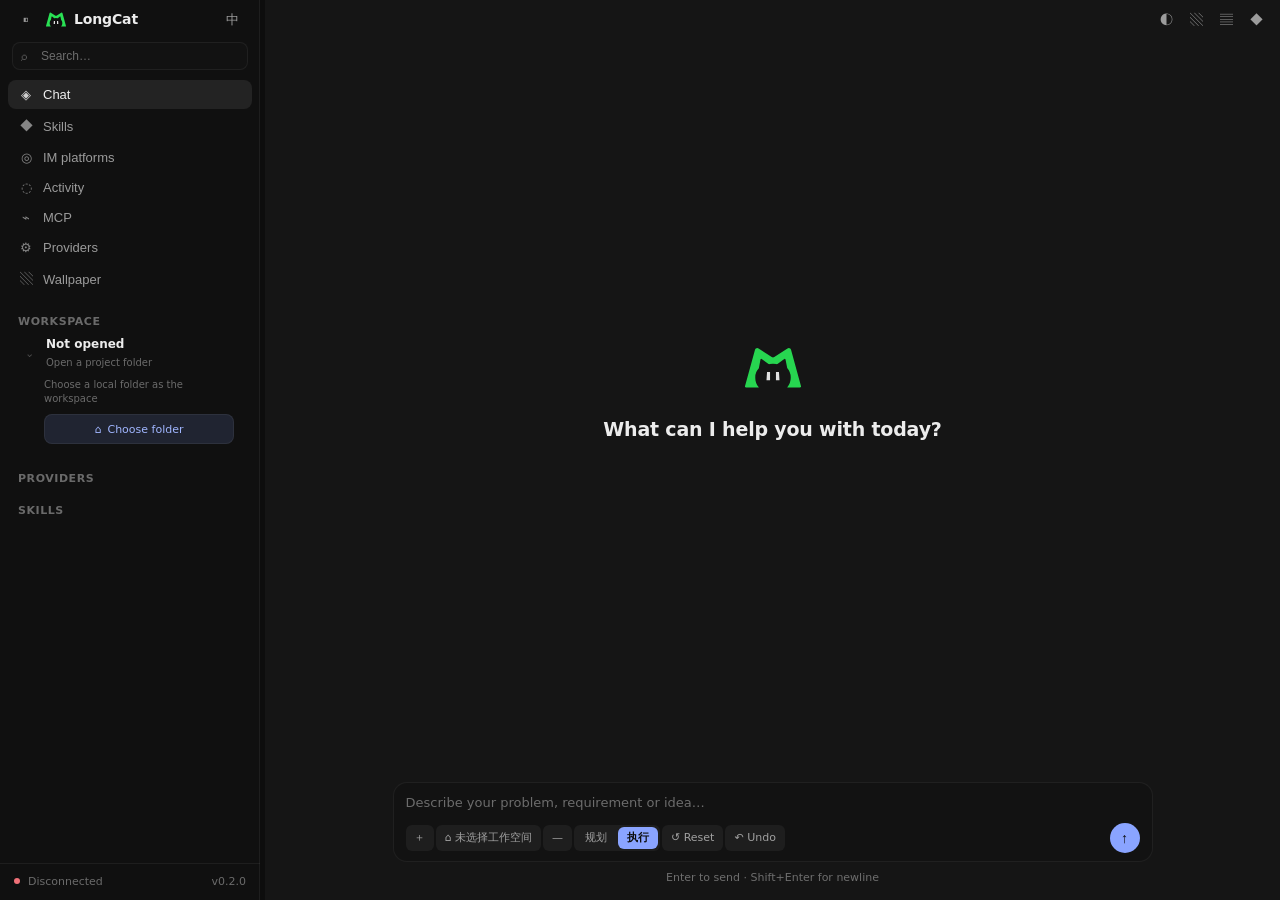
==== commit 62906340: "fix: scan qrcode and connect success" ====
--- a/internal/server/web/index.html
+++ b/internal/server/web/index.html
@@ -316,6 +316,12 @@
 .send-btn:hover{background:var(--accent-hover)}
 .send-btn:disabled{opacity:.4;cursor:not-allowed}
 .workspace-chip{max-width:210px;overflow:hidden;text-overflow:ellipsis;white-space:nowrap}
+/* 规划/执行模式切换 */
+.mode-toggle{display:inline-flex;align-items:center;height:26px;border-radius:var(--radius-sm);background:var(--bg-hover);padding:2px;gap:2px}
+.mode-opt{border:none;background:transparent;height:22px;padding:0 9px;border-radius:var(--radius-sm);
+  font-size:11px;color:var(--text-secondary);cursor:pointer;font-family:inherit;transition:background var(--motion-fast),color var(--motion-fast)}
+.mode-opt:hover{color:var(--text-primary)}
+.mode-opt.active{background:var(--accent);color:var(--accent-fg);font-weight:600}
 .stop-btn{width:30px;height:30px;border:none;border-radius:var(--radius-full);background:var(--danger);color:#fff;cursor:pointer;font-size:13px;display:none;align-items:center;justify-content:center}
 .composer-hint{font-size:11px;color:var(--text-tertiary);text-align:center;padding:7px 0 0}
 
@@ -475,6 +481,11 @@
 .im-pane-qr{display:none;align-items:center;gap:15px;margin-top:12px;padding:12px;border:1px solid var(--border-subtle);border-radius:var(--radius-lg);background:var(--bg-elevated)}
 .im-pane-qr.open{display:flex}.im-pane-qr img{width:156px;height:156px;padding:6px;border-radius:7px;background:#fff}.im-pane-qr-copy{min-width:0;color:var(--text-secondary);font-size:11px;line-height:1.55}.im-pane-qr-copy strong{display:block;color:var(--text-primary);font-size:12px;margin-bottom:5px}.im-pane-qr-copy code{display:block;color:var(--accent-hover);font:10px/1.45 var(--font-mono);word-break:break-all;margin-top:6px}
 .im-pane-instances{border-top:1px solid var(--border-subtle);padding:15px 0 28px}.im-pane-instances-head{display:flex;align-items:center;justify-content:space-between;margin-bottom:8px}.im-pane-instances-head h3{font-size:13px;margin:0}.im-pane-bridge-state{font-size:10px;color:var(--text-tertiary)}.im-pane-bridge-state.ok{color:var(--success)}
+.im-receive-ctl{display:flex;align-items:center;gap:10px}
+.im-webhook-card{margin-top:14px;padding:13px 14px;border:1px solid var(--border-subtle);border-radius:var(--radius-lg);background:var(--bg-elevated)}
+.im-webhook-head{display:flex;flex-direction:column;gap:4px;margin-bottom:10px}.im-webhook-head h4{margin:0;font-size:12px}.im-webhook-head span{color:var(--text-tertiary);font-size:11px;line-height:1.55}
+.im-webhook-row{display:flex;flex-wrap:wrap;gap:8px}.im-webhook-row .form-select{flex:0 0 150px}.im-webhook-row .form-input{flex:1 1 170px;min-width:0}
+.im-webhook-url{display:block;margin-top:9px;padding:7px 9px;border-radius:7px;background:var(--bg-subtle,rgba(127,127,127,.08));color:var(--accent-hover);font:10px/1.5 var(--font-mono);word-break:break-all}
 @media(max-width:760px){.im-platform-grid{grid-template-columns:1fr}.im-pane{padding:0 18px}.im-pane-qr{align-items:flex-start}.im-pane-qr img{width:128px;height:128px}}
 
 /* Skills Popup */
@@ -652,8 +663,27 @@
       <div class="im-pane-qr" id="imPaneQrBox"><img id="imPaneQrImage" alt="IM QR"><div class="im-pane-qr-copy"><strong id="imPaneQrTitle" data-i18n="imScanTitle">请使用对应 App 扫描二维码</strong><span id="imPaneQrHint" data-i18n="scanWaiting">等待扫码确认…</span><code id="imPaneQrCode"></code></div></div>
     </section>
     <section class="im-pane-instances">
-      <div class="im-pane-instances-head"><h3 data-i18n="imInstancesTitle">已接入实例</h3><span class="im-pane-bridge-state" id="imPaneBridgeState">—</span></div>
+      <div class="im-pane-instances-head">
+        <h3 data-i18n="imInstancesTitle">已接入实例</h3>
+        <div class="im-receive-ctl">
+          <span class="im-pane-bridge-state" id="imPaneBridgeState">—</span>
+          <button class="btn" id="btnImReceive" onclick="toggleIMReceive()" data-i18n="imEnableReceive">启用接收</button>
+        </div>
+      </div>
       <div id="imPaneInstances"></div>
+      <div class="im-webhook-card">
+        <div class="im-webhook-head">
+          <h4 data-i18n="imWebhookTitle">接收方式：WebSocket 长连接（默认）</h4>
+          <span data-i18n="imWebhookHint">扫码创建机器人时已通过 Addons 自动订阅 im.message.receive_v1 并申请消息权限。Agent 通过 WebSocket 长连接直接收消息，无需公网回调地址、encrypt_key 或 verification_token。下方为可选的 HTTP 回调模式（需自行将地址暴露到公网）。</span>
+        </div>
+        <div class="im-webhook-row">
+          <select class="form-select" id="imWebhookInstance" onchange="renderIMWebhookURL()" aria-label="IM 实例"></select>
+          <input class="form-input" id="imWebhookEncrypt" placeholder="Encrypt Key（可选）">
+          <input class="form-input" id="imWebhookToken" placeholder="Verification Token（可选）">
+          <button class="btn btn-primary" onclick="saveIMWebhookSecrets()" data-i18n="imWebhookSave">保存并重启接收</button>
+        </div>
+        <code class="im-webhook-url" id="imWebhookUrl">—</code>
+      </div>
     </section>
   </div>
 
@@ -670,6 +700,10 @@
           <button class="chip-btn attach-btn" id="btnAttach" data-i18n-title="attachFiles" data-i18n-aria="attachFiles" title="上传文件" aria-label="上传文件">＋</button>
           <button class="chip-btn workspace-chip" id="chipWorkspace" title="当前工作空间">⌂ 未选择工作空间</button>
           <button class="chip-btn" id="chipModel">—</button>
+          <div class="mode-toggle" id="modeToggle" title="切换规划/执行模式：规划仅做方案与文档，执行可改代码">
+            <button class="mode-opt" id="modePlan" data-mode="plan">规划</button>
+            <button class="mode-opt active" id="modeExecute" data-mode="execute">执行</button>
+          </div>
           <button class="chip-btn" id="chipReset" data-i18n="resetChip">↺ 重置</button>
           <button class="chip-btn" id="btnUndo" data-i18n="undoLast" data-i18n-title="undoRecent" title="撤销最近一次 Agent 文件修改">↶ 撤销</button>
           <div class="grow"></div>
@@ -833,9 +867,9 @@
   attachFiles:'上传文件',removeAttachment:'移除附件',
   fileTooLarge:'文件过大（单个不超过 15 MB）',attachmentsTooMany:'最多上传 10 个文件',
   attachmentsTotalTooLarge:'附件总大小不能超过 48 MB',
-  resetChip:'↺ 重置',skillsCount:'{count} 个技能',toggleSidebar:'切换侧栏',expandWorkspace:'展开工作空间',revealWorkspace:'在文件管理器中打开',skillsMarket:'Skills 市场',currentWorkspace:'当前工作空间',undoRecent:'撤销最近一次 Agent 文件修改',stopReply:'中断回复',sendMessage:'发送',
+  resetChip:'↺ 重置',skillsCount:'{count} 个技能',toggleSidebar:'切换侧栏',expandWorkspace:'展开工作空间',revealWorkspace:'在文件管理器中打开',skillsMarket:'Skills 市场',currentWorkspace:'当前工作空间',undoRecent:'撤销最近一次 Agent 文件修改',stopReply:'中断回复',sendMessage:'发送',modePlanOn:'✔ 已切换到 Plan 规划模式：只规划、可建文档、不改代码',modeExecuteOn:'✔ 已切换到 Execute 执行模式：可正常修改代码',
   undoLast:'↶ 撤销',workspaceChanged:'工作区文件已变化：{path}',
-  mcpMenu:'MCP',activityMenu:'活动',imMenu:'IM 平台',imPaneKicker:'REMOTE CHANNELS / ONBOARDING',imPaneTitle:'IM 平台',imPaneIntro:'选择一个平台，使用二维码完成接入。凭据会保存在本机，Agent 可以通过桥接服务响应对应会话。',imFeishuDesc:'飞书个人 Agent：扫码授权并自动创建应用凭据。',imLarkDesc:'Lark Personal Agent：使用国际版账号体系扫码登录。',imWeixinDesc:'微信 iLink Bot：扫码确认机器人登录，二维码过期会自动刷新。',configureIM:'配置接入',imConnectTitle:'接入平台',imConnectHint:'扫码完成后会保存为一个 IM 实例',imInstancePlaceholder:'实例名称（可选）',imScanTitle:'请使用对应 App 扫描二维码',imInstancesTitle:'已接入实例',imNotConnected:'未接入',imConfigured:'已配置',imActive:'运行中',controlRoomTitle:'MCP 控制室',controlRoomKicker:'服务状态与工具',activityRoomTitle:'工作区活动',activityRoomKicker:'Agent 运行与文件变更',mcpSection:'MCP 服务',imSection:'IM Bridge',agentActivitySection:'Agent 活动',agentActivityHint:'实时子 Agent 任务',changesSection:'工作区变更',refreshBtn:'刷新',scanLogin:'扫码登录',emptyMcp:'尚未配置 MCP 服务',emptyIm:'尚未配置 IM 实例',emptyActivity:'当前没有运行中的子 Agent',emptyChanges:'暂无 Agent 文件变更',imStopped:'已停止',imRunning:'运行中',imDegraded:'需要处理',scanWaiting:'等待扫码确认…',scanDone:'登录完成，凭据已保存',scanError:'扫码失败：{error}',diffBtn:'查看 Diff',openBtn:'打开',
+  mcpMenu:'MCP',activityMenu:'活动',imMenu:'IM 平台',imPaneKicker:'REMOTE CHANNELS / ONBOARDING',imPaneTitle:'IM 平台',imPaneIntro:'选择一个平台，使用二维码完成接入。凭据会保存在本机，Agent 可以通过桥接服务响应对应会话。',imFeishuDesc:'飞书个人 Agent：扫码授权并自动创建应用凭据。',imLarkDesc:'Lark Personal Agent：使用国际版账号体系扫码登录。',imWeixinDesc:'微信 iLink Bot：扫码确认机器人登录，二维码过期会自动刷新。',configureIM:'配置接入',imConnectTitle:'接入平台',imConnectHint:'扫码完成后会保存为一个 IM 实例',imInstancePlaceholder:'实例名称（可选）',imScanTitle:'请使用对应 App 扫描二维码',imInstancesTitle:'已接入实例',imNotConnected:'未接入',imConfigured:'已配置',imActive:'运行中',controlRoomTitle:'MCP 控制室',controlRoomKicker:'服务状态与工具',activityRoomTitle:'工作区活动',activityRoomKicker:'Agent 运行与文件变更',mcpSection:'MCP 服务',imSection:'IM Bridge',agentActivitySection:'Agent 活动',agentActivityHint:'实时子 Agent 任务',changesSection:'工作区变更',refreshBtn:'刷新',scanLogin:'扫码登录',emptyMcp:'尚未配置 MCP 服务',emptyIm:'尚未配置 IM 实例',emptyActivity:'当前没有运行中的子 Agent',emptyChanges:'暂无 Agent 文件变更',imStopped:'已停止',imRunning:'运行中',imDegraded:'需要处理',imReceiving:'接收中',imEnableReceive:'启用接收',imDisableReceive:'停用接收',imReceiveOn:'已启用 IM 接收',imReceiveOff:'已停用 IM 接收',imWebhookTitle:'事件订阅（接收消息）',imWebhookHint:'扫码只创建了机器人；还需把下面的回调地址填到开放平台「事件与回调」并订阅 im.message.receive_v1，Agent 才能收到消息。',imWebhookSave:'保存并重启接收',imWebhookSaved:'已保存事件订阅凭据',scanWaiting:'等待扫码确认…',scanDone:'登录完成，凭据已保存',scanError:'扫码失败：{error}',diffBtn:'查看 Diff',openBtn:'打开',
 toggleTheme:'切换主题',preview:'预览',settings:'设置',
    previewTitle:'实时预览',
   providerModalTitle:'LLM 供应商管理',
@@ -865,9 +899,9 @@
   attachFiles:'Upload files',removeAttachment:'Remove attachment',
   fileTooLarge:'File is too large (15 MB max)',attachmentsTooMany:'Up to 10 files',
   attachmentsTotalTooLarge:'Attachments must be 48 MB or less in total',
-  resetChip:'↺ Reset',skillsCount:'{count} skills',toggleSidebar:'Toggle sidebar',expandWorkspace:'Expand workspace',revealWorkspace:'Reveal in file manager',skillsMarket:'Skills market',currentWorkspace:'Current workspace',undoRecent:'Undo the latest Agent file change',stopReply:'Stop reply',sendMessage:'Send',
+  resetChip:'↺ Reset',skillsCount:'{count} skills',toggleSidebar:'Toggle sidebar',expandWorkspace:'Expand workspace',revealWorkspace:'Reveal in file manager',skillsMarket:'Skills market',currentWorkspace:'Current workspace',undoRecent:'Undo the latest Agent file change',stopReply:'Stop reply',sendMessage:'Send',modePlanOn:'✔ Switched to Plan mode: planning & docs only, no code changes',modeExecuteOn:'✔ Switched to Execute mode: code changes allowed',
   undoLast:'↶ Undo',workspaceChanged:'Workspace file changed: {path}',
-  mcpMenu:'MCP',activityMenu:'Activity',imMenu:'IM platforms',imPaneKicker:'REMOTE CHANNELS / ONBOARDING',imPaneTitle:'IM platforms',imPaneIntro:'Choose a platform and complete onboarding with a QR code. Credentials stay on this device so the Agent can respond through the bridge.',imFeishuDesc:'Feishu Personal Agent: authorize by QR and create app credentials automatically.',imLarkDesc:'Lark Personal Agent: sign in with the international account flow.',imWeixinDesc:'Weixin iLink Bot: confirm the bot login by QR; expired codes refresh automatically.',configureIM:'Configure',imConnectTitle:'Connect a platform',imConnectHint:'A new IM instance is saved after QR confirmation',imInstancePlaceholder:'Instance name (optional)',imScanTitle:'Scan with the matching app',imInstancesTitle:'Connected instances',imNotConnected:'Not connected',imConfigured:'Configured',imActive:'Running',controlRoomTitle:'MCP control room',controlRoomKicker:'Service status and tools',activityRoomTitle:'Workspace activity',activityRoomKicker:'Agent runs and file changes',mcpSection:'MCP servers',imSection:'IM Bridge',agentActivitySection:'Agent activity',agentActivityHint:'Live sub-agent tasks',changesSection:'Workspace changes',refreshBtn:'Refresh',scanLogin:'Scan to sign in',emptyMcp:'No MCP servers configured',emptyIm:'No IM instances configured',emptyActivity:'No sub-agents are running',emptyChanges:'No Agent file changes yet',imStopped:'Stopped',imRunning:'Running',imDegraded:'Needs attention',scanWaiting:'Waiting for scan confirmation…',scanDone:'Signed in; credentials saved',scanError:'Scan failed: {error}',diffBtn:'View Diff',openBtn:'Open',
+  mcpMenu:'MCP',activityMenu:'Activity',imMenu:'IM platforms',imPaneKicker:'REMOTE CHANNELS / ONBOARDING',imPaneTitle:'IM platforms',imPaneIntro:'Choose a platform and complete onboarding with a QR code. Credentials stay on this device so the Agent can respond through the bridge.',imFeishuDesc:'Feishu Personal Agent: authorize by QR and create app credentials automatically.',imLarkDesc:'Lark Personal Agent: sign in with the international account flow.',imWeixinDesc:'Weixin iLink Bot: confirm the bot login by QR; expired codes refresh automatically.',configureIM:'Configure',imConnectTitle:'Connect a platform',imConnectHint:'A new IM instance is saved after QR confirmation',imInstancePlaceholder:'Instance name (optional)',imScanTitle:'Scan with the matching app',imInstancesTitle:'Connected instances',imNotConnected:'Not connected',imConfigured:'Configured',imActive:'Running',controlRoomTitle:'MCP control room',controlRoomKicker:'Service status and tools',activityRoomTitle:'Workspace activity',activityRoomKicker:'Agent runs and file changes',mcpSection:'MCP servers',imSection:'IM Bridge',agentActivitySection:'Agent activity',agentActivityHint:'Live sub-agent tasks',changesSection:'Workspace changes',refreshBtn:'Refresh',scanLogin:'Scan to sign in',emptyMcp:'No MCP servers configured',emptyIm:'No IM instances configured',emptyActivity:'No sub-agents are running',emptyChanges:'No Agent file changes yet',imStopped:'Stopped',imRunning:'Running',imDegraded:'Needs attention',imReceiving:'Receiving',imEnableReceive:'Enable receiving',imDisableReceive:'Disable receiving',imReceiveOn:'IM receiving enabled',imReceiveOff:'IM receiving disabled',imWebhookTitle:'Event subscription (inbound)',imWebhookHint:'The QR flow only creates the bot. Add the callback URL below to the open platform under Events & Callbacks and subscribe to im.message.receive_v1 before the Agent can receive messages.',imWebhookSave:'Save & restart receiving',imWebhookSaved:'Event subscription credentials saved',scanWaiting:'Waiting for scan confirmation…',scanDone:'Signed in; credentials saved',scanError:'Scan failed: {error}',diffBtn:'View Diff',openBtn:'Open',
 toggleTheme:'Toggle theme',preview:'Preview',settings:'Settings',
    previewTitle:'Live Preview',
   providerModalTitle:'LLM Provider Management',
@@ -949,11 +983,11 @@
 function imScanRefs(){return {name:'imPaneName',box:'imPaneQrBox',image:'imPaneQrImage',hint:'imPaneQrHint',code:'imPaneQrCode'};}
 async function beginImScan(channel,surface){
   if(imScanTimer)clearTimeout(imScanTimer);
-  imScanState={channel,deviceCode:'',surface};const ui=imScanRefs();$(ui.box).classList.remove('open');
-  try{const r=await fetch('/api/im/scan/begin',{method:'POST',headers:{'Content-Type':'application/json'},body:JSON.stringify({channel,options:{}})}),d=await r.json();if(d.error){toast(d.error);return;}imScanState.deviceCode=d.device_code;$(ui.image).src=d.verification_uri;$(ui.code).textContent=d.device_code;$(ui.hint).textContent=t('scanWaiting');$(ui.box).classList.add('open');pollImScan(Math.max(1000,Number(d.interval_sec||3)*1000));}catch(e){toast(t('errorPrefix')+String(e));}
+  imScanState={channel,deviceCode:'',surface,interval:3000,backoff:0};const ui=imScanRefs();$(ui.box).classList.remove('open');
+  try{const r=await fetch('/api/im/scan/begin',{method:'POST',headers:{'Content-Type':'application/json'},body:JSON.stringify({channel,options:{}})}),d=await r.json();if(d.error){toast(d.error);return;}imScanState.deviceCode=d.device_code;imScanState.interval=Math.max(2000,Number(d.interval_sec||3)*1000);$(ui.image).src=d.verification_uri;$(ui.code).textContent=d.device_code;$(ui.hint).textContent=t('scanWaiting');$(ui.box).classList.add('open');pollImScan(imScanState.interval);}catch(e){toast(t('errorPrefix')+String(e));}
 }
 function startImPaneScan(){beginImScan($('imPaneChannel').value,'pane');}
-function pollImScan(delay){imScanTimer=setTimeout(async()=>{if(!imScanState)return;const ui=imScanRefs();try{const r=await fetch('/api/im/scan/poll',{method:'POST',headers:{'Content-Type':'application/json'},body:JSON.stringify({channel:imScanState.channel,device_code:imScanState.deviceCode})}),d=await r.json();if(d.error&&!d.status){toast(tf('scanError',{error:d.error}));return;}if(d.verification_uri){$(ui.image).src=d.verification_uri;}if(d.device_code){imScanState.deviceCode=d.device_code;$(ui.code).textContent=d.device_code;}if(d.status==='completed'){const channel=d.platform||imScanState.channel;const name=$(ui.name).value.trim()||channel;const secrets={app_id:d.app_id||'',app_secret:d.app_secret||''};const payload={instance:{id:'',channel,name,enabled:true,options:{},acl:{},project_scope:'current',presenter:'off',status:'configured'},secrets,connect_after_save:true};const saved=await fetch('/api/im/instances',{method:'POST',headers:{'Content-Type':'application/json'},body:JSON.stringify(payload)});if(!saved.ok){const err=await saved.json();toast(err.error||'保存失败');return;}$(ui.hint).textContent=t('scanDone');imScanState=null;if(document.getElementById('imPane')?.classList.contains('open'))await loadIMPane();else await loadControlRoom();return;}if(d.status==='denied'||d.status==='expired'||d.status==='error'){toast(tf('scanError',{error:d.error||d.status}));return;}pollImScan(2000);}catch(e){toast(t('errorPrefix')+String(e));}},delay);}
+function pollImScan(delay){imScanTimer=setTimeout(async()=>{if(!imScanState)return;const ui=imScanRefs();try{const r=await fetch('/api/im/scan/poll',{method:'POST',headers:{'Content-Type':'application/json'},body:JSON.stringify({channel:imScanState.channel,device_code:imScanState.deviceCode})}),d=await r.json();if(d.error&&!d.status){toast(tf('scanError',{error:d.error}));return;}if(d.verification_uri){$(ui.image).src=d.verification_uri;}if(d.device_code){imScanState.deviceCode=d.device_code;$(ui.code).textContent=d.device_code;}if(typeof d.interval_sec==='number'&&d.interval_sec>0){imScanState.interval=Math.max(2000,d.interval_sec*1000);}if(d.status==='completed'){const channel=d.platform||imScanState.channel;const name=$(ui.name).value.trim()||channel;const secrets={app_id:d.app_id||'',app_secret:d.app_secret||''};const payload={instance:{id:'',channel,name,enabled:true,options:{},acl:{},project_scope:'current',presenter:'off',status:'configured'},secrets,connect_after_save:true};const saved=await fetch('/api/im/instances',{method:'POST',headers:{'Content-Type':'application/json'},body:JSON.stringify(payload)});if(!saved.ok){const err=await saved.json();toast(err.error||'保存失败');return;}$(ui.hint).textContent=t('scanDone');imScanState=null;if(document.getElementById('imPane')?.classList.contains('open'))await loadIMPane();else await loadControlRoom();return;}if(d.status==='denied'||d.status==='expired'||d.status==='error'){toast(tf('scanError',{error:d.error||d.status}));return;}if(d.slow_down){imScanState.backoff=(imScanState.backoff||0)+2000;$(ui.hint).textContent=t('scanWaiting');}const next=imScanState.interval+(imScanState.backoff||0);pollImScan(next);}catch(e){toast(t('errorPrefix')+String(e));}},delay);}
 async function showDiff(encoded){const path=decodeURIComponent(encoded);try{const r=await fetch('/api/workspace/diff?path='+encodeURIComponent(path)),d=await r.json();if(d.error){toast(d.error);return;}$('activityDiff').textContent=d.unified||`${d.before||''}\n→\n${d.after||''}`;$('activityDiff').classList.add('open');}catch(e){toast(t('errorPrefix')+String(e));}}
 
 // ============================================================
@@ -1047,6 +1081,8 @@
 
   const act=state.providers.find(p=>p.active);
   $('chipModel').textContent=act?`◇ ${act.model||act.id}`:'◇ —';
+  // 反映当前规划/执行模式
+  setModeToggleUI(!!state.plan_mode);
   $('contextBar').innerHTML=[
     act?`<span class="ctx-chip">☁ ${esc(act.id)}</span>`:'',
     `<span class="ctx-chip">◆ ${esc(tf('skillsCount',{count:state.skills.length}))}</span>`
@@ -1063,6 +1099,23 @@
   await fetch(`/api/providers/${encodeURIComponent(id)}/use`,{method:'POST'});
   toast(tf('toastSwitched',{id}));refresh();
 }
+// 规划/执行模式切换：根据后端返回的状态高亮对应按钮
+function setModeToggleUI(plan){
+  $('modePlan').classList.toggle('active', !!plan);
+  $('modeExecute').classList.toggle('active', !plan);
+}
+async function togglePlanMode(plan){
+  try{
+    const r=await fetch('/api/session/planmode',{method:'POST',
+      headers:{'Content-Type':'application/json'},body:JSON.stringify({on:plan})});
+    const d=await r.json();
+    if(d.error){toast(t('errorPrefix')+d.error);return;}
+    setModeToggleUI(!!d.plan_mode);
+    toast(plan?t('modePlanOn'):t('modeExecuteOn'));
+  }catch(e){toast(t('errorPrefix')+String(e));}
+}
+$('modePlan').onclick=()=>togglePlanMode(true);
+$('modeExecute').onclick=()=>togglePlanMode(false);
 function editProvider(id){
   const p=state.providers.find(x=>x.id===id);if(!p)return;
   editing=id;$('formTitle').textContent=t('editProvider')+' — '+id;
@@ -1519,10 +1572,54 @@
       el.className='im-platform-state '+(item?.has_credentials?'ok':'');
       el.textContent=item?.status==='connected'?t('imActive'):item?.has_credentials?t('imConfigured'):t('imNotConnected');
     });
-    const bridgeState=$('imPaneBridgeState');bridgeState.className='im-pane-bridge-state '+(bridge.state==='running'?'ok':'');bridgeState.textContent=bridge.state==='running'?t('imRunning'):t('imStopped');
-    $('imPaneInstances').innerHTML=instances.length?instances.map(item=>signalRow(item.name||item.channel,[item.channel,item.has_credentials?t('imConfigured'):t('imNotConnected'),item.enabled?t('imActive'):t('imStopped')].join(' · '),controlTone(item.status,item.has_credentials),`<button class="btn signal-action" onclick="deleteIMPaneInstance('${esc(item.id)}')">×</button>`)).join(''):`<div class="control-empty">${esc(t('emptyIm'))}</div>`;
+    const receiving=!!bridge.receiving;
+    const bridgeState=$('imPaneBridgeState');bridgeState.className='im-pane-bridge-state '+(receiving?'ok':'');
+    const transportLabel=bridge.transport==='longconn'?'WebSocket 长连接':bridge.transport==='webhook'?'HTTP 回调':'';
+    bridgeState.textContent=(receiving?t('imReceiving'):t('imStopped'))+(transportLabel?' · '+transportLabel:'')+(bridge.last_error?' · '+bridge.last_error:'');
+    const btn=$('btnImReceive');if(btn){btn.textContent=receiving?t('imDisableReceive'):t('imEnableReceive');btn.classList.toggle('btn-primary',!receiving);}
+    imPaneInstanceCache=instances;
+    $('imPaneInstances').innerHTML=instances.length?instances.map(item=>signalRow(
+      item.name||item.channel,
+      [item.channel,item.has_credentials?t('imConfigured'):t('imNotConnected'),item.enabled?t('imActive'):t('imStopped'),item.receiving?t('imReceiving'):'',item.last_error||''].filter(Boolean).join(' · '),
+      controlTone(item.last_error?'error':item.status,item.has_credentials&&!item.last_error),
+      `<button class="btn signal-action" onclick="deleteIMPaneInstance('${esc(item.id)}')">×</button>`)).join(''):`<div class="control-empty">${esc(t('emptyIm'))}</div>`;
+    const picker=$('imWebhookInstance');
+    if(picker){const prev=picker.value;picker.innerHTML=instances.map(item=>`<option value="${esc(item.id)}">${esc(item.name||item.channel)}</option>`).join('');if(prev&&instances.some(i=>i.id===prev))picker.value=prev;renderIMWebhookURL();}
     selectIMChannel($('imPaneChannel').value||'feishu');
   }catch(e){$('imPaneInstances').innerHTML=`<div class="control-empty">${esc(t('errorPrefix')+String(e))}</div>`;}
+}
+let imPaneInstanceCache=[];
+function renderIMWebhookURL(){
+  const el=$('imWebhookUrl');if(!el)return;
+  const id=$('imWebhookInstance')?.value;
+  const item=imPaneInstanceCache.find(i=>i.id===id);
+  el.textContent=item?(location.origin+(item.webhook_path||('/api/im/webhook/'+item.id))):'—';
+}
+async function toggleIMReceive(){
+  const btn=$('btnImReceive');const on=btn&&btn.textContent===t('imDisableReceive');
+  try{
+    const r=await fetch(on?'/api/im/stop':'/api/im/start',{method:'POST'});
+    const d=await r.json();
+    if(d.error){toast(t('errorPrefix')+d.error);return;}
+    toast(d.receiving?t('imReceiveOn'):t('imReceiveOff'));
+    if(d.last_error)toast(d.last_error);
+    await loadIMPane();
+  }catch(e){toast(t('errorPrefix')+String(e));}
+}
+async function saveIMWebhookSecrets(){
+  const id=$('imWebhookInstance')?.value;
+  const item=imPaneInstanceCache.find(i=>i.id===id);
+  if(!item){toast(t('emptyIm'));return;}
+  const secrets={encrypt_key:$('imWebhookEncrypt').value.trim(),verification_token:$('imWebhookToken').value.trim()};
+  const payload={instance:{id:item.id,channel:item.channel,name:item.name,enabled:true,options:item.options||{},acl:item.acl||{},project_scope:item.project_scope||'current',presenter:item.presenter||'off',status:item.status||'configured'},secrets,connect_after_save:true};
+  try{
+    const r=await fetch('/api/im/instances',{method:'POST',headers:{'Content-Type':'application/json'},body:JSON.stringify(payload)});
+    const d=await r.json();
+    if(d.error){toast(t('errorPrefix')+d.error);return;}
+    $('imWebhookEncrypt').value='';$('imWebhookToken').value='';
+    toast(t('imWebhookSaved'));
+    await loadIMPane();
+  }catch(e){toast(t('errorPrefix')+String(e));}
 }
 async function deleteIMPaneInstance(id){
   if(!confirm('删除该 IM 实例？'))return;
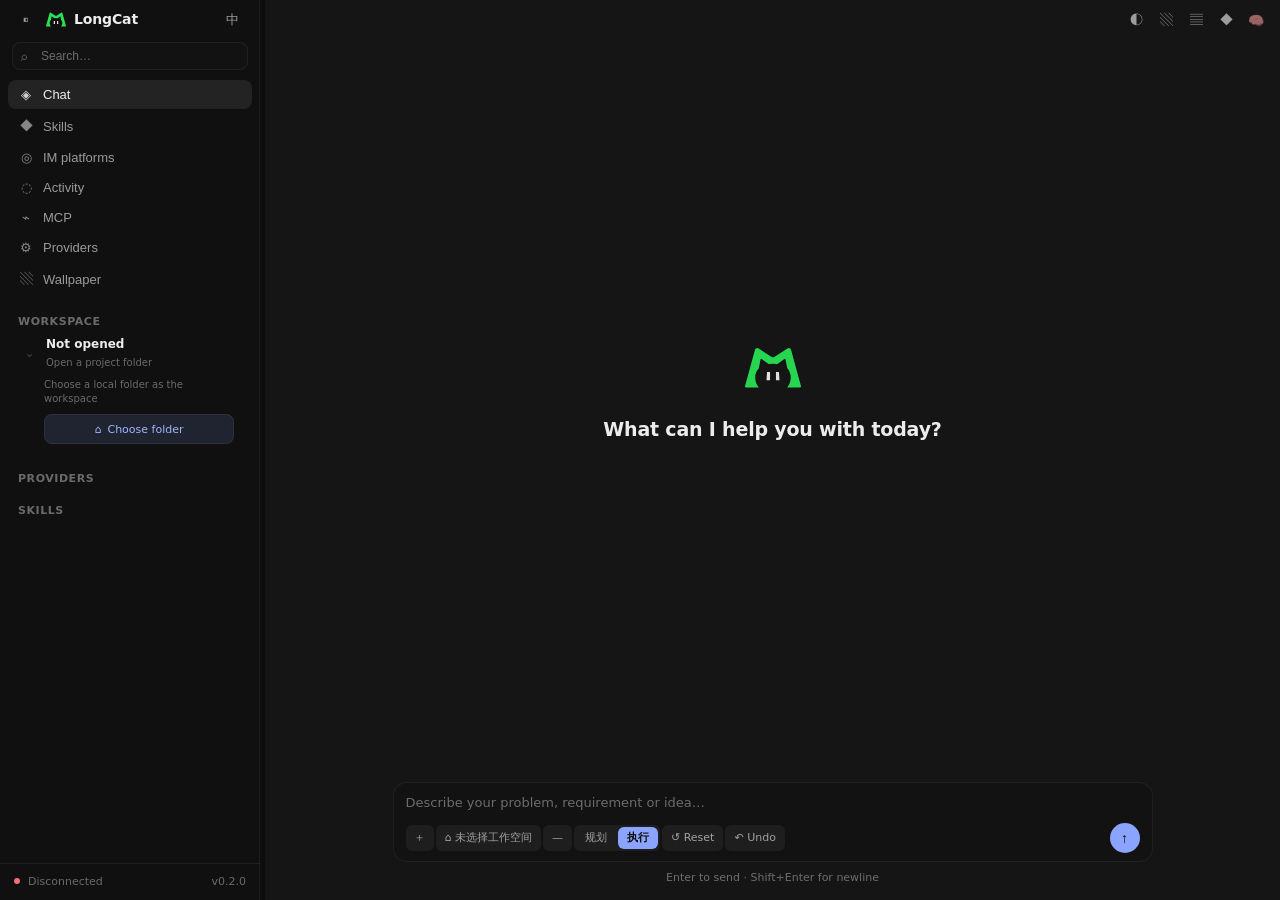
==== commit 083754e9: "memory: init" ====
--- a/internal/server/web/index.html
+++ b/internal/server/web/index.html
@@ -597,6 +597,7 @@
     <button class="icon-btn" id="btnWallpaper" data-i18n-title="wallpaper" title="背景">▧</button>
     <button class="icon-btn" id="btnPreviewToggle" data-i18n-title="preview" title="预览">▤</button>
     <button class="icon-btn" id="btnSkillsView" data-i18n-title="skillsMarket" title="Skills 市场">◆</button>
+    <button class="icon-btn" id="btnMemory" title="记忆">🧠</button>
   </div>
 
   <div class="chat-area" id="chatArea">
@@ -843,6 +844,51 @@
     <section class="control-section">
       <div class="control-section-head"><h3 data-i18n="changesSection">工作区变更</h3><span class="grow"></span><button class="btn" id="btnActivityUndo" data-i18n="undoLast">↶ 撤销</button></div>
       <div id="changeRows"></div><pre class="control-diff" id="activityDiff"></pre>
+    </section>
+  </div>
+</div>
+
+<!-- ========== Memory Manager ========== -->
+<div class="overlay" id="memoryOverlay">
+  <div class="modal control-modal">
+    <div class="modal-head">
+      <h2>记忆</h2>
+      <button class="icon-btn" onclick="closeMemory()" title="关闭">✕</button>
+    </div>
+    <div class="control-kicker">长期记忆（用户目录）与每日工作区记忆（.longcat/memory）· 对话结束自动沉淀</div>
+
+    <section class="control-section">
+      <div class="control-section-head"><h3>云同步（git）</h3><span class="grow"></span>
+        <span id="memorySyncStatus" class="control-status">—</span></div>
+      <div class="control-actions">
+        <input id="memoryRepo" class="form-input" placeholder="https://github.com/you/longcat-memory.git" style="min-width:240px">
+        <button class="btn" id="btnMemorySetRepo">设置仓库</button>
+        <button class="btn btn-primary" id="btnMemoryPush">↑ 推送</button>
+        <button class="btn" id="btnMemoryPull">↓ 拉取</button>
+      </div>
+      <div class="wallpaper-hint" id="memorySyncMsg">记忆保存在本地；填写仓库地址后点「设置仓库」，再手动推送 / 拉取。全程使用 git CLI，不依赖 gh。</div>
+    </section>
+
+    <section class="control-section">
+      <div class="control-section-head"><h3>记忆条目</h3><span class="grow"></span>
+        <button class="btn" id="btnMemoryNew">＋ 新建</button>
+        <button class="btn" id="btnMemoryRefresh">刷新</button></div>
+      <div id="memoryRows"></div>
+    </section>
+
+    <section class="control-section" id="memoryEditorSection" style="display:none">
+      <div class="control-section-head"><h3 id="memoryEditorTitle">编辑记忆</h3><span class="grow"></span>
+        <button class="btn btn-primary" id="btnMemorySave">保存</button>
+        <button class="btn btn-danger" id="btnMemoryDelete">删除</button>
+        <button class="btn" id="btnMemoryCancel">取消</button></div>
+      <div class="control-actions" style="margin-bottom:8px">
+        <select id="memoryScope" class="form-select">
+          <option value="workspace">工作区（当前项目 .longcat/memory）</option>
+          <option value="longterm">长期（用户目录）</option>
+        </select>
+        <input id="memoryName" class="form-input" placeholder="文件名，如 2026-08-06 或 profile" style="min-width:180px">
+      </div>
+      <textarea id="memoryContent" class="form-input" style="width:100%;min-height:220px;font:12px/1.5 var(--font-mono);white-space:pre-wrap"></textarea>
     </section>
   </div>
 </div>
@@ -2007,6 +2053,110 @@
 $('rightPreview').classList.toggle('open',previewOn);
 $('rightResize').style.display=previewOn?'':'none';
 
+// ---- 记忆管理 ----
+let memoryEditing = null;
+function openMemory(){ closeMainPanes(); $('memoryOverlay').classList.add('open'); loadMemory(); loadMemorySync(); }
+function closeMemory(){ $('memoryOverlay').classList.remove('open'); hideMemoryEditor(); }
+function hideMemoryEditor(){ memoryEditing=null; $('memoryEditorSection').style.display='none'; $('memoryContent').value=''; $('memoryName').value=''; }
+function currentWs(){ try{ return (state&&state.workspace&&state.workspace.path)?state.workspace.path:''; }catch(e){ return ''; } }
+function escapeHtml(s){ return String(s).replace(/[&<>"']/g, c=>({'&':'&amp;','<':'&lt;','>':'&gt;','"':'&quot;',"'":'&#39;'}[c])); }
+async function loadMemory(){
+  try{
+    const ws=encodeURIComponent(currentWs());
+    const r=await fetch('/api/memory?workspace='+ws);
+    if(!r.ok){ toast('加载记忆失败'); return; }
+    const d=await r.json(); const rows=d.entries||[]; const box=$('memoryRows');
+    if(!rows.length){ box.innerHTML='<div class="control-empty">还没有记忆。对话结束会自动沉淀，或点「新建」手动添加。</div>'; return; }
+    rows.sort((a,b)=>(b.updated||0)-(a.updated||0)); box.innerHTML='';
+    for(const e of rows){
+      const row=document.createElement('div'); row.className='signal-row';
+      const label=e.scope==='longterm'?'长期':'工作区';
+      row.innerHTML='<span class="signal-rail ok"></span><div class="signal-main"><span class="signal-title">'+escapeHtml(e.name)+'</span><span class="signal-meta">'+label+'</span></div>';
+      row.style.cursor='pointer'; row.onclick=()=>openMemoryEntry(e.scope,e.name);
+      box.appendChild(row);
+    }
+  }catch(e){ toast(t('errorPrefix')+String(e)); }
+}
+async function openMemoryEntry(scope,name){
+  try{
+    const q=new URLSearchParams({scope,workspace:currentWs(),name});
+    const r=await fetch('/api/memory/read?'+q.toString());
+    if(!r.ok){ toast('读取失败'); return; }
+    const d=await r.json();
+    memoryEditing={scope,name};
+    $('memoryScope').value=scope; $('memoryName').value=name; $('memoryContent').value=d.content||'';
+    $('memoryEditorSection').style.display=''; $('memoryEditorTitle').textContent='编辑：'+name;
+  }catch(e){ toast(t('errorPrefix')+String(e)); }
+}
+function newMemory(){
+  memoryEditing=null;
+  $('memoryScope').value=currentWs()?'workspace':'longterm';
+  $('memoryName').value=''; $('memoryContent').value='';
+  $('memoryEditorSection').style.display=''; $('memoryEditorTitle').textContent='新建记忆'; $('memoryName').focus();
+}
+async function saveMemoryEntry(){
+  const scope=$('memoryScope').value; const name=$('memoryName').value.trim(); const content=$('memoryContent').value;
+  if(!name){ toast('请填写文件名'); return; }
+  const body=JSON.stringify({scope,workspace:currentWs(),name,content});
+  try{
+    const r=await fetch('/api/memory',{method:memoryEditing?'PUT':'POST',headers:{'Content-Type':'application/json'},body});
+    if(!r.ok){ const d=await r.json().catch(()=>({})); toast(d.error||'保存失败'); return; }
+    toast('已保存'); hideMemoryEditor(); loadMemory();
+  }catch(e){ toast(t('errorPrefix')+String(e)); }
+}
+async function deleteMemoryEntry(){
+  if(!memoryEditing){ toast('没有正在编辑的记忆'); return; }
+  const q=new URLSearchParams({scope:memoryEditing.scope,workspace:currentWs(),name:memoryEditing.name});
+  try{
+    const r=await fetch('/api/memory?'+q.toString(),{method:'DELETE'});
+    if(!r.ok){ const d=await r.json().catch(()=>({})); toast(d.error||'删除失败'); return; }
+    toast('已删除'); hideMemoryEditor(); loadMemory();
+  }catch(e){ toast(t('errorPrefix')+String(e)); }
+}
+async function loadMemorySync(){
+  try{
+    const r=await fetch('/api/memory/sync/status');
+    if(!r.ok) return;
+    const s=await r.json(); const el=$('memorySyncStatus');
+    el.textContent=s.message||(s.is_repo?'已初始化':'未初始化');
+    el.className='control-status '+(s.has_remote?'ok':(s.is_repo?'warn':''));
+    if(s.repo_url) $('memoryRepo').value=s.repo_url;
+  }catch(e){}
+}
+async function setMemoryRepo(){
+  const url=$('memoryRepo').value.trim();
+  try{
+    const r=await fetch('/api/memory/sync/repo',{method:'POST',headers:{'Content-Type':'application/json'},body:JSON.stringify({repo_url:url})});
+    if(!r.ok){ const d=await r.json().catch(()=>({})); toast(d.error||'设置失败'); return; }
+    toast('仓库已设置'); loadMemorySync();
+  }catch(e){ toast(t('errorPrefix')+String(e)); }
+}
+async function memorySyncPush(){
+  try{
+    const r=await fetch('/api/memory/sync/push',{method:'POST'});
+    const d=await r.json().catch(()=>({}));
+    if(!r.ok){ toast(d.error||'推送失败'); return; }
+    toast('已推送：'+(d.message||'')); loadMemorySync();
+  }catch(e){ toast(t('errorPrefix')+String(e)); }
+}
+async function memorySyncPull(){
+  try{
+    const r=await fetch('/api/memory/sync/pull',{method:'POST'});
+    const d=await r.json().catch(()=>({}));
+    if(!r.ok){ toast(d.error||'拉取失败'); return; }
+    toast('已拉取：'+(d.message||'')); loadMemorySync();
+  }catch(e){ toast(t('errorPrefix')+String(e)); }
+}
+if($('btnMemory'))$('btnMemory').addEventListener('click',openMemory);
+if($('btnMemoryNew'))$('btnMemoryNew').addEventListener('click',newMemory);
+if($('btnMemoryRefresh'))$('btnMemoryRefresh').addEventListener('click',loadMemory);
+if($('btnMemorySave'))$('btnMemorySave').addEventListener('click',saveMemoryEntry);
+if($('btnMemoryDelete'))$('btnMemoryDelete').addEventListener('click',deleteMemoryEntry);
+if($('btnMemoryCancel'))$('btnMemoryCancel').addEventListener('click',hideMemoryEditor);
+if($('btnMemorySetRepo'))$('btnMemorySetRepo').addEventListener('click',setMemoryRepo);
+if($('btnMemoryPush'))$('btnMemoryPush').addEventListener('click',memorySyncPush);
+if($('btnMemoryPull'))$('btnMemoryPull').addEventListener('click',memorySyncPull);
+
 applyI18n();refresh();
 
 // Restore panel widths
